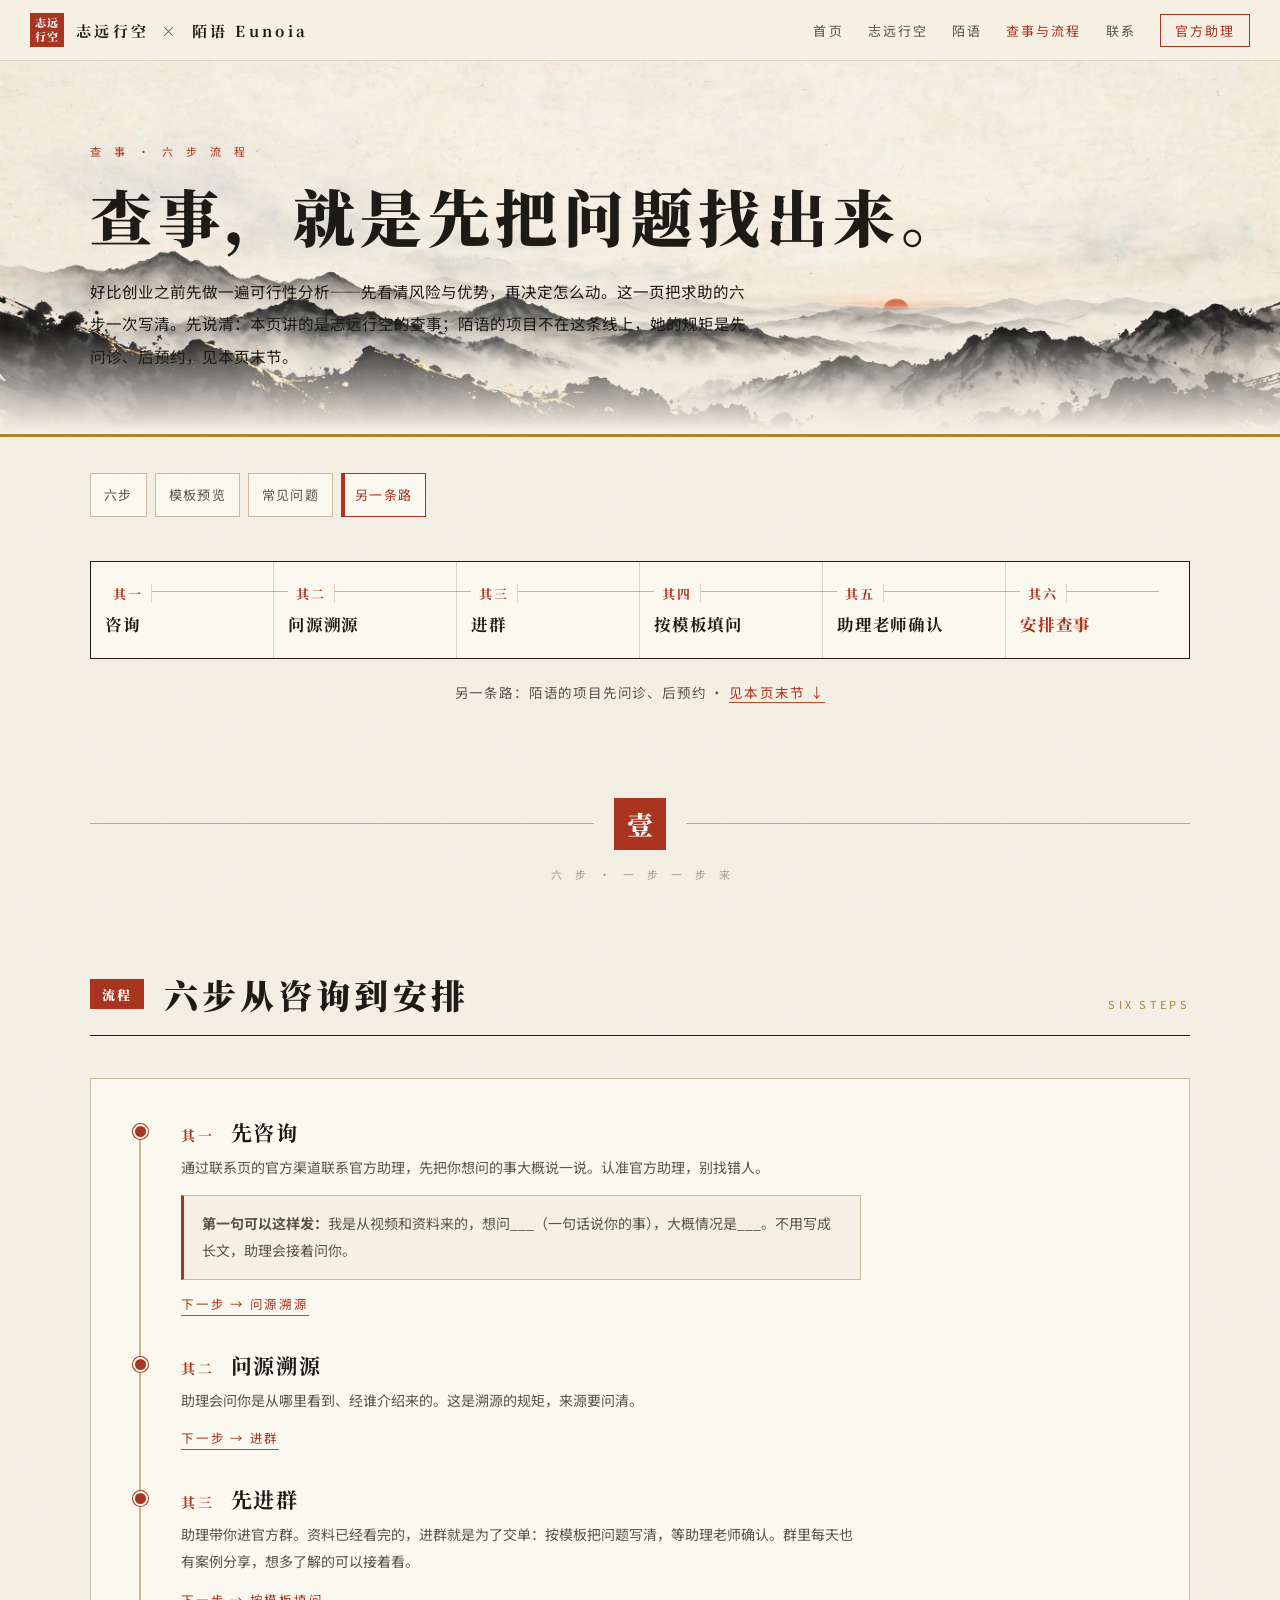
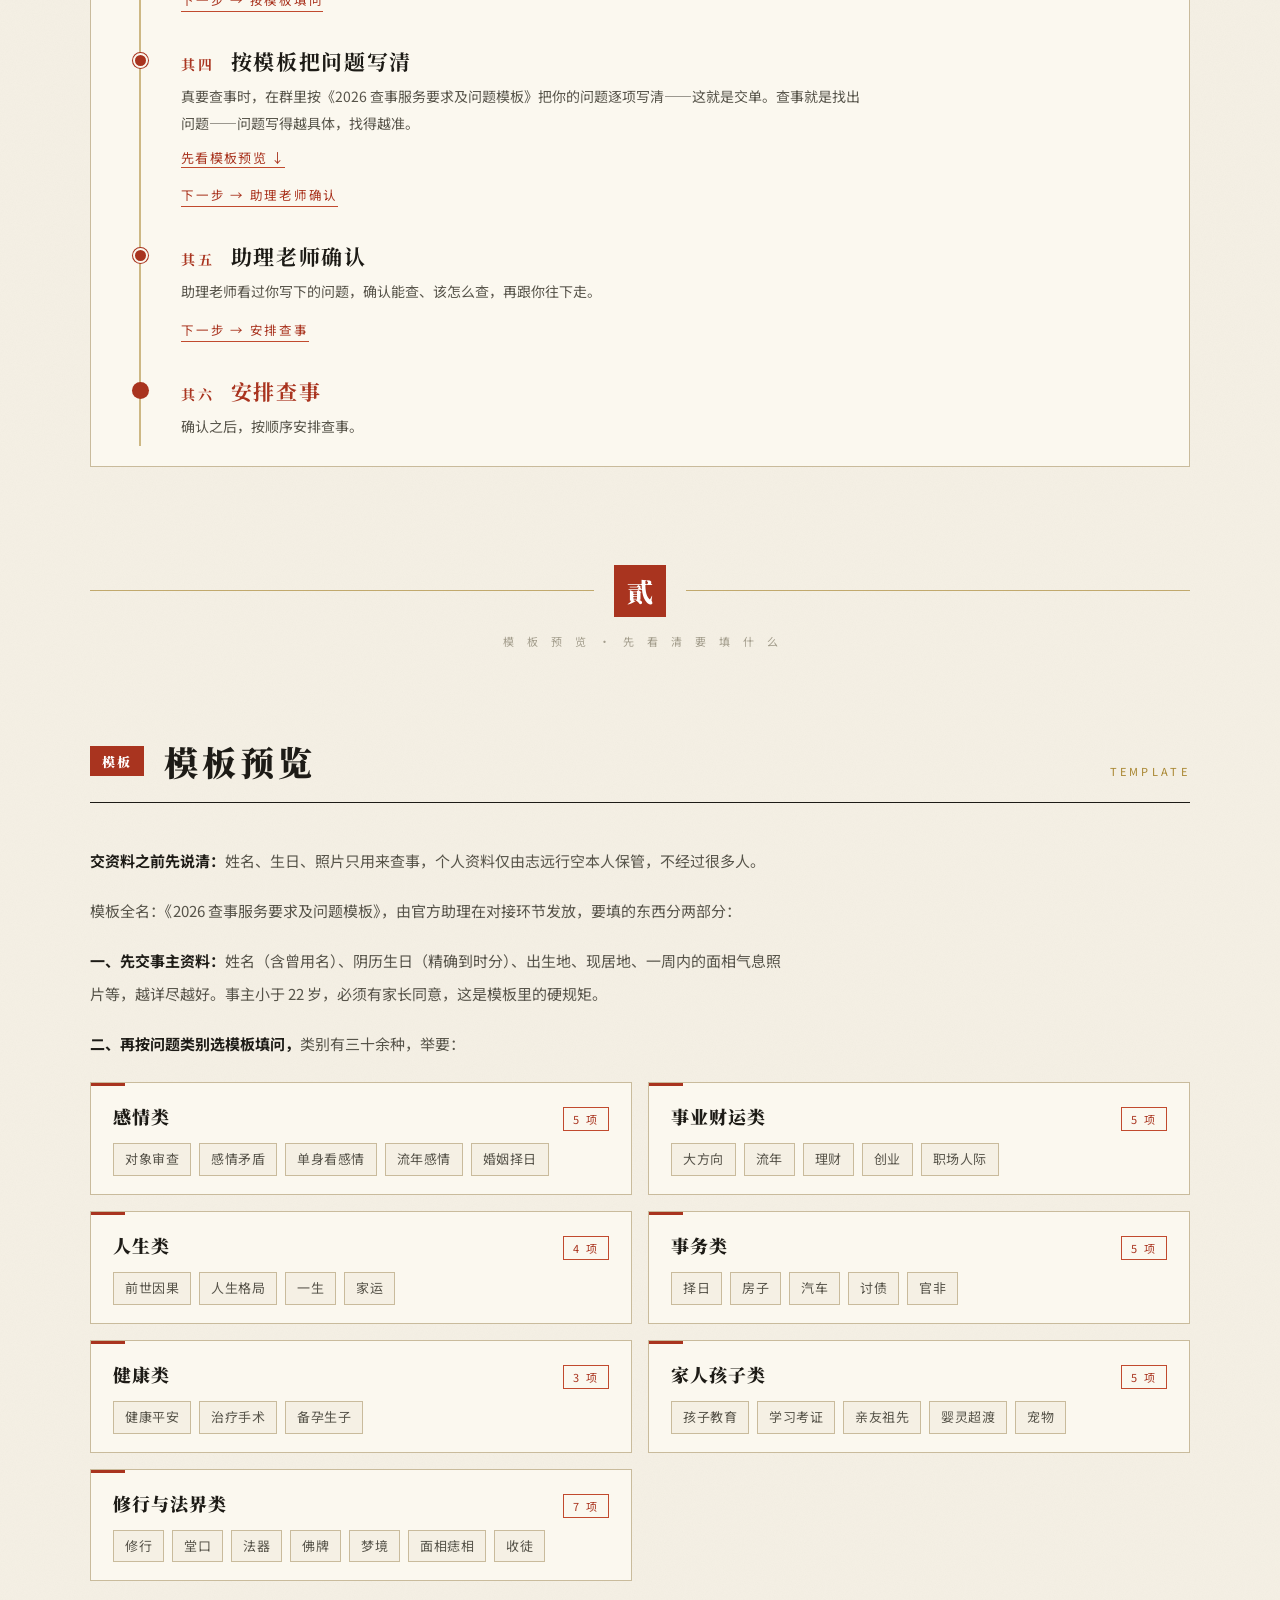
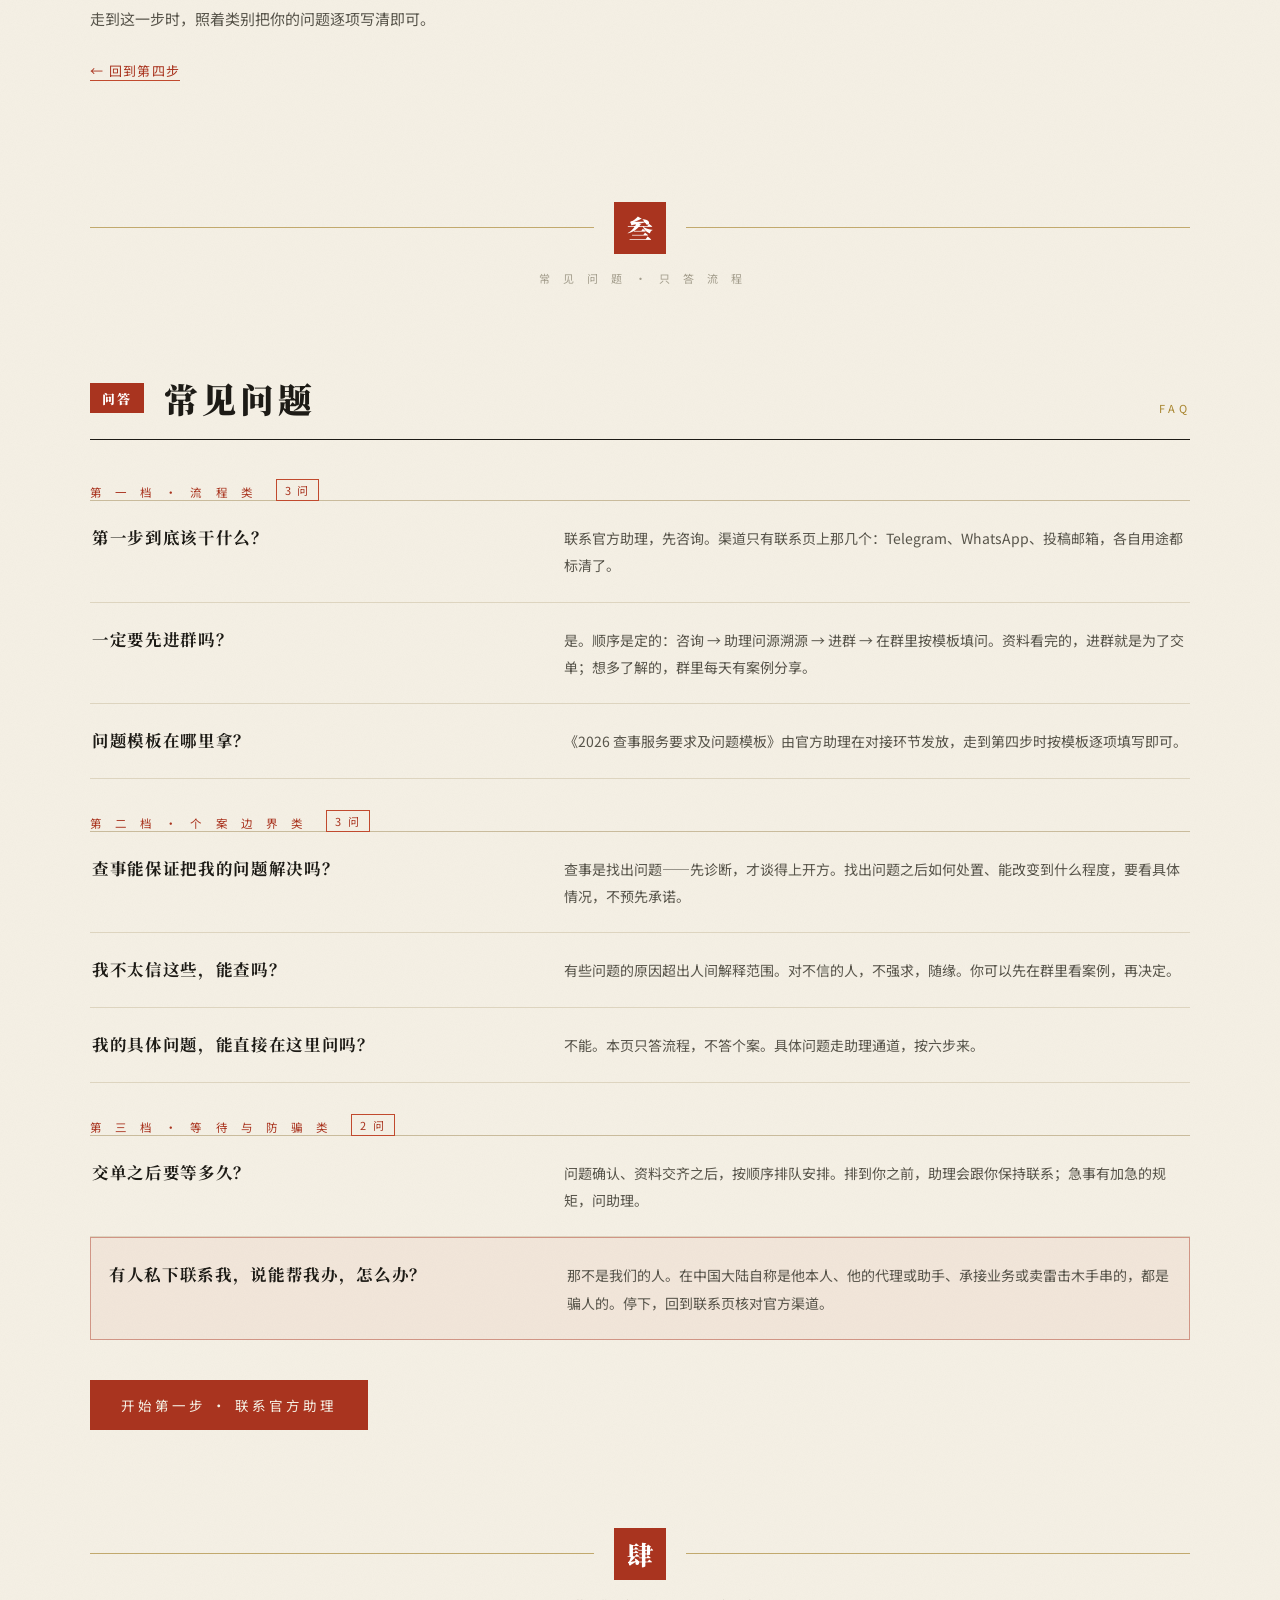
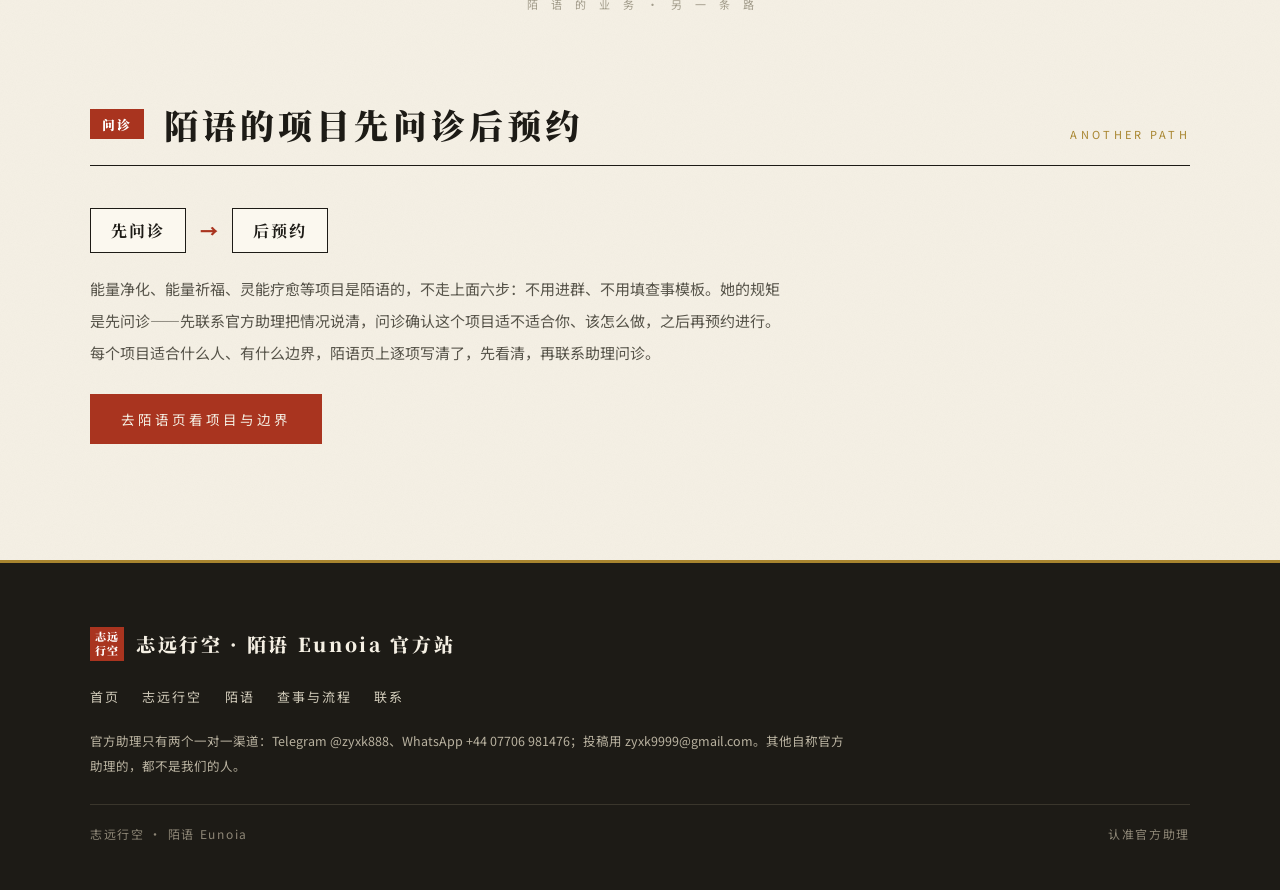
==== chashi.html @ b65948bf "Restore five mobile menus removed by latest visual iteration; add regression CI guard" ====
<!DOCTYPE html>
<html lang="zh-CN">
<head>
<meta charset="UTF-8">
<meta name="viewport" content="width=device-width, initial-scale=1.0">
<meta name="theme-color" content="#f5f0e4">
<title>查事与流程 —— 六步一次写清</title>
<meta name="description" content="查事就是先把问题找出来。这一页把求助的六步一次写清：咨询、问源溯源、进群、按模板填问、确认、安排查事。">
<link rel="preconnect" href="https://fonts.googleapis.com">
<link rel="preconnect" href="https://fonts.gstatic.com" crossorigin>
<link rel="stylesheet" href="https://fonts.googleapis.com/css2?family=Noto+Serif+SC:wght@400;700;900&family=Noto+Sans+SC:wght@400;500;700&display=swap">
<link rel="stylesheet" href="style.css">
<noscript><style>.rv{opacity:1!important;transform:none!important}</style></noscript>
</head>
<body class="pg-chashi">
<a class="skip" href="#main">跳到正文</a>

<header class="mast">
  <a class="brand" href="index.html"><span class="seal">志远<br>行空</span>志远行空 <b>×</b> 陌语 Eunoia</a>
  <nav aria-label="站内导航">
    <a href="index.html">首页</a><a href="zhiyuan.html">志远行空</a><a href="moyu.html">陌语</a><a href="chashi.html" class="here">查事与流程</a><a href="lianxi.html">联系</a><a class="navcta" href="lianxi.html">官方助理</a>
  </nav>
  <details class="mobile-nav">
    <summary>菜单</summary>
    <div class="mobile-nav-panel" role="navigation" aria-label="手机站内导航">
    <a href="index.html">首页</a>
    <a href="zhiyuan.html">志远行空</a>
    <a href="moyu.html">陌语</a>
    <a href="chashi.html" aria-current="page">查事与流程</a>
    <a href="lianxi.html">联系</a>
    <a href="lianxi.html">官方助理</a>
    </div>
  </details>
</header>

<main id="main" tabindex="-1">
<div class="pband">
  <img class="bgimg" src="hero-mountains.jpg" alt="" width="2736" height="912" decoding="async" fetchpriority="high">
  <div class="inner">
    <div class="kick">查 <span class="nb">事 ·</span><wbr> 六 步 流 程</div>
    <h1>查事，就是<wbr>先把问题<wbr>找<span class="nb">出来。</span></h1>
    <p class="lead">好比创业之前先做一遍可行性分析——先看清风险与优势，再决定怎么动。这一页把求助的六步一次写清。先说清：本页讲的是志远行空的查事；陌语的项目不在这条线上，她的规矩是先问诊、后预约，见本页末节。</p>
  </div>
</div>

<div class="wrap">

  <nav class="subnav" aria-label="本页目录"><a href="#steps">六步</a><a href="#tplsec">模板预览</a><a href="#faq">常见问题</a><a href="#altpath">另一条路</a></nav>

  <div class="ov6 rv">
    <div><a href="#step1"><div class="on">其一</div><div class="ov">咨询</div></a></div>
    <div><a href="#step2"><div class="on">其二</div><div class="ov">问源溯源</div></a></div>
    <div><a href="#step3"><div class="on">其三</div><div class="ov">进群</div></a></div>
    <div><a href="#step4"><div class="on">其四</div><div class="ov">按模板填问</div></a></div>
    <div><a href="#step5"><div class="on">其五</div><div class="ov">助理老师确认</div></a></div>
    <div class="hot"><a href="#step6"><div class="on">其六</div><div class="ov">安排查事</div></a></div>
  </div>

  <div class="orpath rv">另一条路：陌语的项目先问诊、后预约 · <a class="jumplink" href="#altpath">见本页末节 ↓</a></div>

  <div class="divider"><div class="dmark"><span class="dseal">壹</span></div><div class="cap">六 <span class="nb">步 ·</span><wbr> 一 步 一 步 来</div></div>

  <section class="ch rv" id="steps">
    <div class="ch-head"><span class="no">流程</span><h2>六步<wbr>从咨询<wbr>到安排</h2><span class="en" lang="en">SIX STEPS</span></div>
    <div class="tl">
      <div class="step" id="step1"><span class="dot"></span><div class="st"><span class="num">其一</span><h3>先咨询</h3></div><p>通过联系页的官方渠道联系官方助理，先把你想问的事大概说一说。认准官方助理，别找错人。</p>
      <p class="scaf"><b>第一句可以这样发：</b>我是从视频和资料来的，想问___（一句话说你的事），大概情况是___。不用写成长文，助理会接着问你。</p>
      <a class="stepnext" href="#step2">下一步 → 问源溯源</a></div>
      <div class="step" id="step2"><span class="dot"></span><div class="st"><span class="num">其二</span><h3>问源溯源</h3></div><p>助理会问你是从哪里看到、经谁介绍来的。这是溯源的规矩，来源要问清。</p>
      <a class="stepnext" href="#step3">下一步 → 进群</a></div>
      <div class="step" id="step3"><span class="dot"></span><div class="st"><span class="num">其三</span><h3>先进群</h3></div><p>助理带你进官方群。资料已经看完的，进群就是为了交单：按模板把问题写清，等助理老师确认。群里每天也有案例分享，想多了解的可以接着看。</p>
      <a class="stepnext" href="#step4">下一步 → 按模板填问</a></div>
      <div class="step" id="step4"><span class="dot"></span><div class="st"><span class="num">其四</span><h3>按模板把问题写清</h3></div><p>真要查事时，在群里按《2026 查事服务要求及问题模板》把你的问题逐项写清——这就是交单。查事就是找出问题——问题写得越具体，找得越准。</p>
      <p><a class="jumplink" href="#tplsec">先看模板预览 ↓</a></p>
      <a class="stepnext" href="#step5">下一步 → 助理老师确认</a></div>
      <div class="step" id="step5"><span class="dot"></span><div class="st"><span class="num">其五</span><h3>助理老师确认</h3></div><p>助理老师看过你写下的问题，确认能查、该怎么查，再跟你往下走。</p>
      <a class="stepnext" href="#step6">下一步 → 安排查事</a></div>
      <div class="step hot" id="step6"><span class="dot"></span><div class="st"><span class="num">其六</span><h3>安排查事</h3></div><p>确认之后，按顺序安排查事。</p></div>
    </div>
  </section>

  <div class="divider"><div class="dmark"><span class="dseal">貳</span></div><div class="cap">模 板 预 <span class="nb">览 ·</span><wbr> 先 看 清 要 填 什 么</div></div>

  <section class="ch rv" id="tplsec">
    <div class="ch-head"><span class="no">模板</span><h2>模板预览</h2><span class="en" lang="en">TEMPLATE</span></div>
    <div class="body-copy">
      <p><b>交资料之前先说清：</b>姓名、生日、照片只用来查事，个人资料仅由志远行空本人保管，不经过很多人。</p>
      <p>模板全名：《2026 查事服务要求及问题模板》，由官方助理在对接环节发放，要填的东西分两部分：</p>
      <p><b>一、先交事主资料：</b>姓名（含曾用名）、阴历生日（精确到时分）、出生地、现居地、一周内的面相气息照片等，越详尽越好。事主小于 22 岁，必须有家长同意，这是模板里的硬规矩。</p>
      <p><b>二、再按问题类别选模板填问，</b>类别有三十余种，举要：</p>
    </div>
    <div class="tplcats">
      <div class="tcat"><div class="tcat-h"><h3>感情类</h3><span class="tcount">5 项</span></div><div class="tchips"><span class="tchip">对象审查</span><span class="tchip">感情矛盾</span><span class="tchip">单身看感情</span><span class="tchip">流年感情</span><span class="tchip">婚姻择日</span></div></div>
      <div class="tcat"><div class="tcat-h"><h3>事业财运类</h3><span class="tcount">5 项</span></div><div class="tchips"><span class="tchip">大方向</span><span class="tchip">流年</span><span class="tchip">理财</span><span class="tchip">创业</span><span class="tchip">职场人际</span></div></div>
      <div class="tcat"><div class="tcat-h"><h3>人生类</h3><span class="tcount">4 项</span></div><div class="tchips"><span class="tchip">前世因果</span><span class="tchip">人生格局</span><span class="tchip">一生</span><span class="tchip">家运</span></div></div>
      <div class="tcat"><div class="tcat-h"><h3>事务类</h3><span class="tcount">5 项</span></div><div class="tchips"><span class="tchip">择日</span><span class="tchip">房子</span><span class="tchip">汽车</span><span class="tchip">讨债</span><span class="tchip">官非</span></div></div>
      <div class="tcat"><div class="tcat-h"><h3>健康类</h3><span class="tcount">3 项</span></div><div class="tchips"><span class="tchip">健康平安</span><span class="tchip">治疗手术</span><span class="tchip">备孕生子</span></div></div>
      <div class="tcat"><div class="tcat-h"><h3>家人孩子类</h3><span class="tcount">5 项</span></div><div class="tchips"><span class="tchip">孩子教育</span><span class="tchip">学习考证</span><span class="tchip">亲友祖先</span><span class="tchip">婴灵超渡</span><span class="tchip">宠物</span></div></div>
      <div class="tcat"><div class="tcat-h"><h3>修行与法界类</h3><span class="tcount">7 项</span></div><div class="tchips"><span class="tchip">修行</span><span class="tchip">堂口</span><span class="tchip">法器</span><span class="tchip">佛牌</span><span class="tchip">梦境</span><span class="tchip">面相痣相</span><span class="tchip">收徒</span></div></div>
    </div>
    <div class="body-copy" style="margin-top:22px">
      <p>走到这一步时，照着类别把你的问题逐项写清即可。</p>
      <p><a class="jumplink" href="#step4">← 回到第四步</a></p>
    </div>
  </section>

  <div class="divider"><div class="dmark"><span class="dseal">叁</span></div><div class="cap">常 见 问 <span class="nb">题 ·</span><wbr> 只 答 流 程</div></div>

  <section class="ch rv" id="faq">
    <div class="ch-head"><span class="no">问答</span><h2>常见问题</h2><span class="en" lang="en">FAQ</span></div>

    <div class="faq-tier">第 一 <span class="nb">档 ·</span><wbr> 流 程 类 <span class="faq-count">3 问</span></div>
    <div class="faq">
      <div class="qa"><div class="q">第一步到底该干<span class="nb">什么？</span></div><div class="a">联系官方助理，先咨询。渠道只有联系页上那几个：Telegram、WhatsApp、投稿邮箱，各自用途都标清了。</div></div>
      <div class="qa"><div class="q">一定要先进<span class="nb">群吗？</span></div><div class="a">是。顺序是定的：咨询 → 助理问源溯源 → 进群 → 在群里按模板填问。资料看完的，进群就是为了交单；想多了解的，群里每天有案例分享。</div></div>
      <div class="qa"><div class="q">问题模板在哪<span class="nb">里拿？</span></div><div class="a">《2026 查事服务要求及问题模板》由官方助理在对接环节发放，走到第四步时按模板逐项填写即可。</div></div>
    </div>

    <div class="faq-tier">第 二 <span class="nb">档 ·</span><wbr> 个 案 边 界 类 <span class="faq-count">3 问</span></div>
    <div class="faq">
      <div class="qa"><div class="q">查事能保证把我的问题解<span class="nb">决吗？</span></div><div class="a">查事是找出问题——先诊断，才谈得上开方。找出问题之后如何处置、能改变到什么程度，要看具体情况，不预先承诺。</div></div>
      <div class="qa"><div class="q">我不太信<span class="nb">这些，</span><wbr>能<span class="nb">查吗？</span></div><div class="a">有些问题的原因超出人间解释范围。对不信的人，不强求，随缘。你可以先在群里看案例，再决定。</div></div>
      <div class="qa"><div class="q">我的具体<span class="nb">问题，</span><wbr>能直接在这里<span class="nb">问吗？</span></div><div class="a">不能。本页只答流程，不答个案。具体问题走助理通道，按六步来。</div></div>
    </div>

    <div class="faq-tier">第 三 <span class="nb">档 ·</span><wbr> 等 待 与 防 骗 类 <span class="faq-count">2 问</span></div>
    <div class="faq">
      <div class="qa"><div class="q">交单之后要等<span class="nb">多久？</span></div><div class="a">问题确认、资料交齐之后，按顺序排队安排。排到你之前，助理会跟你保持联系；急事有加急的规矩，问助理。</div></div>
      <div class="qa warn"><div class="q">有人私下联<span class="nb">系我，</span><wbr>说能帮<span class="nb">我办，</span><wbr>怎<span class="nb">么办？</span></div><div class="a">那不是我们的人。在中国大陆自称是他本人、他的代理或助手、承接业务或卖雷击木手串的，都是骗人的。停下，回到联系页核对官方渠道。</div></div>
    </div>

    <div style="margin-top:40px"><a class="cta" href="lianxi.html">开始第一步 · 联系官方助理</a></div>
  </section>

  <div class="divider"><div class="dmark"><span class="dseal">肆</span></div><div class="cap">陌 语 的 业 <span class="nb">务 ·</span><wbr> 另 一 条 路</div></div>

  <section class="ch rv" id="altpath">
    <div class="ch-head"><span class="no">问诊</span><h2>陌语的<wbr>项目<wbr>先问诊<wbr>后预约</h2><span class="en" lang="en">ANOTHER PATH</span></div>
    <div class="mopath"><span class="mp">先问诊</span><span class="arr">→</span><span class="mp">后预约</span></div>
    <div class="body-copy">
      <p>能量净化、能量祈福、灵能疗愈等项目是陌语的，不走上面六步：不用进群、不用填查事模板。她的规矩是先问诊——先联系官方助理把情况说清，问诊确认这个项目适不适合你、该怎么做，之后再预约进行。每个项目适合什么人、有什么边界，陌语页上逐项写清了，先看清，再联系助理问诊。</p>
    </div>
    <div style="margin-top:24px"><a class="cta" href="moyu.html">去陌语页看项目与边界</a></div>
  </section>
</div>
</main>

<footer>
  <div class="wrap">
    <div class="fbrand"><span class="seal">志远<br>行空</span>志远行空 · 陌语 Eunoia 官方站</div>
    <nav aria-label="页脚导航"><a href="index.html">首页</a><a href="zhiyuan.html">志远行空</a><a href="moyu.html">陌语</a><a href="chashi.html">查事与流程</a><a href="lianxi.html">联系</a></nav>
    <p class="fline">官方助理只有两个一对一渠道：Telegram @zyxk888、WhatsApp +44 07706 981476；投稿用 zyxk9999@gmail.com。其他自称官方助理的，都不是我们的人。</p>
    <div class="fin"><span>志远行空 · 陌语 Eunoia</span><span>认准官方助理</span></div>
  </div>
</footer>

<a class="totop" href="#main" aria-label="回到顶部">↑ 回顶</a>

<script>
  var __rv=document.querySelectorAll('.rv');
  var __reduce=window.matchMedia&&window.matchMedia('(prefers-reduced-motion: reduce)').matches;
  if(__reduce||!('IntersectionObserver' in window)){__rv.forEach(function(el){el.classList.add('on')});}else{var io=new IntersectionObserver(function(es){es.forEach(function(e){if(e.isIntersecting){e.target.classList.add('on');io.unobserve(e.target)}})},{threshold:.12});__rv.forEach(function(el){io.observe(el)});}
/* 动效与交互轮（2026-11-18）：回顶＋吸顶细线＋目录高亮＋锚点焦点（渐进增强，JS 失效时锚点仍可用） */
(function(){
  var totop=document.querySelector('.totop'),mast=document.querySelector('.mast');
  function onScroll(){
    var y=window.scrollY||window.pageYOffset||0;
    var maxY=document.body.scrollHeight-window.innerHeight;
    var th=Math.min(window.innerHeight*1.5,maxY*0.6);
    if(mast)mast.classList.toggle('scrolled',y>200);
    if(totop)totop.classList.toggle('show',maxY>300&&y>th&&(maxY-y)>120);
  }
  window.addEventListener('scroll',onScroll,{passive:true});
  onScroll();
  var links=document.querySelectorAll('.pagenav a,.subnav a'),map={},keys=[];
  links.forEach(function(a){var h=a.getAttribute('href');if(h&&h.charAt(0)==='#'){var t=document.querySelector(h);if(t){map[h]=t;keys.push(h);t.setAttribute('tabindex','-1');}}});
  if(keys.length&&'IntersectionObserver' in window){
    var sio=new IntersectionObserver(function(es){es.forEach(function(e){if(e.isIntersecting){links.forEach(function(a){a.removeAttribute('aria-current');});var m=document.querySelector('.pagenav a[href="#'+e.target.id+'"],.subnav a[href="#'+e.target.id+'"]');if(m)m.setAttribute('aria-current','true');}});},{rootMargin:'-15% 0px -60% 0px'});
    keys.forEach(function(k){sio.observe(map[k]);});
  }
  document.addEventListener('click',function(ev){
    var a=ev.target.closest?ev.target.closest('.pagenav a,.subnav a'):null;
    if(!a)return;
    var h=a.getAttribute('href'),t=h&&h.charAt(0)==='#'?document.querySelector(h):null;
    if(t&&t.focus)t.focus({preventScroll:true});
  });
})();
</script>
</body>
</html>
---- style.css ----
/* 官网成型版 · 共用样式（志远行空 × 陌语 Eunoia）
   视觉系统 v2（2026-11-10 大进化首轮）：米白纸面＋墨黑大字＋朱砂印章＋金线
   细颗粒纸纹、印章分隔器、印章章节号、墨色页脚收尾带、首屏带金线＋底部融纸
   成型层：山水主视觉、墨色带、烛光图带、业务卡阵、事实栏、双路流程带 */
:root{
  --paper:#f5f0e4; --paper2:#fbf8ef; --ink:#1d1b16; --ink2:#57544a; --faint:#a29c8b;
  --red:#a9341f; --red2:#c14a2e; --gold:#a8852f; --gold2:#c9a44a; --hair:#ddd4bf; --hair2:#c9bb9c;
  --serif:"Noto Serif SC","Songti SC","STSong","SimSun",serif;
  --sans:"Noto Sans SC","PingFang SC","Microsoft YaHei",sans-serif;
}
*{margin:0;padding:0;box-sizing:border-box}
html{scroll-behavior:smooth;scroll-padding-top:84px}
/* 锚点落点兜底（2026-11-18 动效与交互轮）：与 scroll-padding-top 同值，吸顶栏收敛后仍不盖标题 */
[id]{scroll-margin-top:84px}
body{background-color:var(--paper);color:var(--ink);font-family:var(--sans);-webkit-font-smoothing:antialiased;
  background-image:url("data:image/svg+xml,%3Csvg xmlns='http://www.w3.org/2000/svg' width='140' height='140'%3E%3Cfilter id='n'%3E%3CfeTurbulence type='fractalNoise' baseFrequency='0.9' numOctaves='2' stitchTiles='stitch'/%3E%3CfeColorMatrix type='saturate' values='0'/%3E%3C/filter%3E%3Crect width='140' height='140' filter='url(%23n)' opacity='0.05'/%3E%3C/svg%3E")}
a{color:inherit}
img{max-width:100%}
::selection{background:var(--red);color:var(--paper)}
/* 跳过导航链接（2026-11-17 性能与无障碍轮）：平时隐藏，键盘获焦才现身 */
.skip{position:fixed;left:16px;top:12px;z-index:100;background:var(--paper2);color:var(--red);border:1px solid var(--red);padding:10px 18px;font-size:14px;letter-spacing:.12em;text-decoration:none;transform:translateY(-150%);transition:transform .2s}
.skip:focus{transform:translateY(0)}
/* 键盘焦点（2026-11-17 性能与无障碍轮）：朱砂轮廓＋纸色光晕双保险，深底浅底都可见 */
:focus-visible{outline:3px solid var(--red);outline-offset:2px;box-shadow:0 0 0 5px rgba(245,240,228,.85)}

.wrap{max-width:1160px;margin:0 auto;padding:0 30px}
@media(max-width:640px){.wrap{padding:0 20px}}

/* 页眉 */
.mast{position:fixed;top:0;left:0;right:0;z-index:60;display:flex;justify-content:space-between;align-items:center;
  padding:13px 30px;background:rgba(245,240,228,.94);backdrop-filter:blur(10px);border-bottom:1px solid var(--hair)}
.mast .brand{font-family:var(--serif);font-weight:700;font-size:15px;letter-spacing:.22em;text-decoration:none;display:flex;align-items:center;gap:12px}
.mast .brand b{color:var(--red);font-weight:900}
.seal{display:inline-flex;align-items:center;justify-content:center;width:34px;height:34px;background:var(--red);color:#fff;
  font-family:var(--serif);font-weight:900;font-size:11px;line-height:1.25;letter-spacing:.08em;text-align:center;padding:3px}
.mast nav{display:flex;gap:24px;align-items:center;font-size:13px;letter-spacing:.16em}
.mast nav a{text-decoration:none;color:var(--ink2)}
.mast nav a:hover,.mast nav a.here{color:var(--red)}
.mast nav a.navcta{border:1px solid var(--red);color:var(--red);padding:6px 14px}
.mast nav a.navcta:hover{background:var(--red);color:var(--paper)}
/* 吸顶栏收敛态（2026-11-18 动效与交互轮）：滚过 200px 只加一道朱砂细线，高度字号间距一律不动 */
.mast.scrolled{border-bottom-color:var(--red)}
@media(max-width:900px){.mast nav a{display:none}.mast nav a.navcta{display:block}.mast{padding:11px 16px}}

/* 竖排眉题 */
.vert{writing-mode:vertical-rl;font-family:var(--serif);letter-spacing:.5em;color:var(--faint);font-size:12px}
.vert b{color:var(--red);font-weight:700}

/* 主视觉（首页） */
.hero{position:relative;margin-top:57px;overflow:hidden;border-bottom:3px solid var(--gold)}
.hero .bgimg{position:absolute;inset:0;width:100%;height:100%;object-fit:cover;object-position:center 62%;
  -webkit-mask-image:linear-gradient(180deg,#000 72%,transparent 99%);mask-image:linear-gradient(180deg,#000 72%,transparent 99%)}
.hero .inner{position:relative;max-width:1160px;margin:0 auto;padding:120px 30px 92px;text-align:center}
.hero .kick{font-size:11px;letter-spacing:.55em;text-indent:.55em;color:var(--red);margin-bottom:26px}
.hero h1{font-family:var(--serif);font-weight:900;font-size:clamp(36px,6vw,64px);letter-spacing:.07em;line-height:1.35;text-shadow:0 1px 0 rgba(245,240,228,.6)}
.hero .sub{margin:28px auto 0;max-width:680px;font-size:15.5px;line-height:2.15;color:var(--ink)}
.hero .acts{margin-top:38px;display:flex;gap:14px;justify-content:center;flex-wrap:wrap}
.hero .channels{margin-top:44px;display:flex;gap:10px;justify-content:center;flex-wrap:wrap}
.chip{display:inline-flex;gap:9px;align-items:baseline;background:rgba(251,248,239,.88);border:1px solid var(--hair2);
  padding:8px 16px;font-size:12.5px;letter-spacing:.1em;text-decoration:none}
.chip b{font-family:var(--serif);letter-spacing:.06em}
.chip .cl{font-size:10.5px;letter-spacing:.3em;color:var(--red)}
@media(max-width:640px){.hero .inner{padding:84px 20px 64px}}

/* 页头（内页，带山水带） */
.pband{position:relative;margin-top:57px;overflow:hidden;border-bottom:3px solid var(--gold)}
.pband .bgimg{position:absolute;inset:0;width:100%;height:100%;object-fit:cover;object-position:center 68%;
  -webkit-mask-image:linear-gradient(180deg,#000 72%,transparent 99%);mask-image:linear-gradient(180deg,#000 72%,transparent 99%)}
.pband .inner{position:relative;max-width:1160px;margin:0 auto;padding:86px 30px 62px}
.pband .kick{font-size:11px;letter-spacing:.5em;color:var(--red);margin-bottom:18px}
.pband h1{font-family:var(--serif);font-weight:900;font-size:clamp(38px,6vw,62px);letter-spacing:.09em;line-height:1.25}
.pband h1 .en{font-size:.34em;letter-spacing:.3em;color:var(--ink2);font-weight:600;margin-left:14px}
.pband .lead{margin-top:20px;max-width:660px;font-size:15.5px;line-height:2.1;color:var(--ink)}
.pband.center .inner{text-align:center}
.pband.center .lead{margin-left:auto;margin-right:auto}
@media(max-width:640px){.pband .inner{padding:64px 20px 46px}}

/* 章节头与大分隔 */
.ch-head{display:flex;align-items:baseline;gap:20px;border-bottom:1px solid var(--ink);padding-bottom:16px;margin-bottom:42px}
.ch-head .no{font-family:var(--serif);font-size:13px;color:#fff;background:var(--red);font-weight:900;letter-spacing:.14em;
  display:inline-flex;align-items:center;justify-content:center;min-width:54px;height:30px;padding:0 10px;align-self:center}
.ch-head h2{font-family:var(--serif);font-weight:900;font-size:clamp(25px,3.4vw,34px);letter-spacing:.12em}
.ch-head .en{margin-left:auto;font-size:11px;letter-spacing:.3em;color:var(--gold)}
section.ch{padding:88px 0 6px}
/* 大分隔：印章 ＋ 金线（v2，取代旧版巨字＋三线金纹） */
.divider{margin:92px 0 0;text-align:center}
.divider .dmark{display:flex;align-items:center;gap:20px}
.divider .dmark::before,.divider .dmark::after{content:"";flex:1;height:1px;background:var(--gold);opacity:.65}
.divider .dseal{display:inline-flex;align-items:center;justify-content:center;flex:none;width:52px;height:52px;
  background:var(--red);color:#fff;font-family:var(--serif);font-weight:900;font-size:26px}
.divider .cap{margin-top:16px;font-size:11px;letter-spacing:.5em;text-indent:.5em;color:var(--faint)}
@media(max-width:640px){.divider .dseal{width:44px;height:44px;font-size:22px}.divider .dmark{gap:14px}}

/* CTA */
.cta{display:inline-block;background:var(--red);color:var(--paper);text-decoration:none;
  font-size:13.5px;letter-spacing:.22em;padding:14px 30px;transition:.2s;border:1px solid var(--red)}
.cta:hover{background:var(--ink);border-color:var(--ink)}
.cta.ghost{background:rgba(251,248,239,.85);color:var(--ink);border:1px solid var(--ink)}
.cta.ghost:hover{background:var(--ink);color:var(--paper)}
.cta.light{background:transparent;color:var(--paper);border:1px solid var(--gold2)}
.cta.light:hover{background:var(--gold);border-color:var(--gold);color:var(--ink)}

/* 引文 */
.quote{font-family:var(--serif);font-size:19px;line-height:1.9;letter-spacing:.04em;border-left:2px solid var(--red);padding-left:16px}
.quote .src{display:block;margin-top:8px;font-family:var(--sans);font-size:12px;color:var(--faint);letter-spacing:.14em}

/* 肖像框 4∶5（照片显示宽封顶 240px） */
.frame{position:relative;aspect-ratio:4/5;max-width:240px;border:1px solid var(--ink);overflow:hidden;background:var(--paper2);border-radius:120px 120px 0 0}
.frame::after{content:"";position:absolute;inset:9px;border:1px solid rgba(29,27,22,.3);pointer-events:none;z-index:2;border-radius:111px 111px 0 0}
.frame img{width:100%;height:100%;object-fit:cover;display:block}
.figcap{display:flex;justify-content:space-between;gap:14px;max-width:240px;padding-top:11px;font-size:12px;letter-spacing:.16em;color:#6b6455}
.frame-art{position:relative;border:1px solid var(--hair2);overflow:hidden;background:var(--ink)}
.frame-art img{width:100%;height:100%;object-fit:cover;display:block}

/* 人物布局：左图吸顶＋事实栏 */
.person-layout{display:grid;grid-template-columns:264px 1fr;gap:clamp(30px,5vw,68px);align-items:start}
.person-layout .side{position:sticky;top:96px}
@media(max-width:860px){.person-layout{grid-template-columns:1fr}.person-layout .side{position:static}}
.facts{margin-top:26px;border:1px solid var(--hair2);background:var(--paper2);max-width:264px}
.facts .fr{display:flex;gap:14px;padding:11px 16px;border-bottom:1px solid var(--hair);font-size:13px;align-items:baseline}
.facts .fr:last-child{border-bottom:none}
.facts .fk{font-family:var(--serif);font-weight:700;letter-spacing:.14em;min-width:58px;color:var(--ink)}
.facts .fv{color:var(--ink2);line-height:1.8}
.byline{font-size:12px;letter-spacing:.18em;color:#6b6455;border-top:1px solid var(--red);padding-top:12px;margin-bottom:14px}
.byline b{color:var(--ink);font-family:var(--serif);letter-spacing:.08em}
.body-copy p{font-size:15px;line-height:2.15;color:var(--ink2);margin-bottom:18px;max-width:700px}
.body-copy p b{color:var(--ink)}

/* 分流三格 */
.serve{display:grid;grid-template-columns:repeat(3,1fr);border:1px solid var(--ink);margin-top:26px;text-align:left;background:var(--paper2)}
.serve a{display:block;padding:26px 24px 28px;text-decoration:none;border-right:1px solid var(--hair);transition:.2s}
.serve a:last-child{border-right:none}
.serve a:hover{background:var(--ink);color:var(--paper)}
.serve a:hover .sk{color:#e0a08d}.serve a:hover .sd{color:#b9b2a0}
.serve .sk{font-size:11px;letter-spacing:.34em;color:var(--red);margin-bottom:8px}
.serve .sv{font-family:var(--serif);font-weight:700;font-size:19px;letter-spacing:.06em}
.serve .sd{margin-top:8px;font-size:13px;line-height:1.95;color:var(--ink2)}
@media(max-width:820px){.serve{grid-template-columns:1fr}.serve a{border-right:none;border-bottom:1px solid var(--hair)}}

/* 双人区 */
.duo{position:relative;display:grid;grid-template-columns:1fr 1fr;margin-top:10px}
.duo::before{content:"";position:absolute;top:0;bottom:0;left:50%;width:1px;background:var(--hair2)}
.person{padding:52px clamp(24px,4.5vw,58px) 8px}
.person .tag{margin-top:28px;font-size:11.5px;letter-spacing:.42em;color:var(--red)}
.person h2{font-family:var(--serif);font-weight:900;font-size:clamp(32px,3.6vw,42px);letter-spacing:.1em;margin-top:12px}
.person h2 .en{font-size:14px;letter-spacing:.3em;color:var(--faint);margin-left:12px;font-weight:600}
.person .posline{margin-top:14px;font-size:15.5px;line-height:1.95}
.person .tags{margin-top:18px;display:flex;flex-wrap:wrap;gap:8px}
.person .tags span{font-size:12px;letter-spacing:.12em;border:1px solid var(--hair2);background:var(--paper2);padding:5px 11px;color:var(--ink2)}
.person .enter{margin-top:28px}
@media(max-width:820px){.duo{grid-template-columns:1fr}.duo::before{display:none}.person.right{border-top:1px solid var(--ink);margin-top:40px}}

/* 业务总览（首页双列） */
.overview2{display:grid;grid-template-columns:1fr 1fr;gap:0;border:1px solid var(--ink);background:var(--paper2)}
.overview2 .col{padding:34px 36px 30px}
.overview2 .col:first-child{border-right:1px solid var(--hair)}
.overview2 .ch2{display:flex;align-items:baseline;gap:14px;border-bottom:1px solid var(--hair2);padding-bottom:14px;margin-bottom:10px}
.overview2 .ch2 h3{font-family:var(--serif);font-weight:900;font-size:22px;letter-spacing:.1em}
.overview2 .ch2 .ce{font-size:10.5px;letter-spacing:.3em;color:var(--faint);margin-left:auto}
.ov-row{display:flex;gap:14px;padding:10px 2px;border-bottom:1px dashed var(--hair);align-items:baseline}
.ov-row:last-of-type{border-bottom:none}
.ov-row .k{font-family:var(--serif);font-weight:700;font-size:15.5px;min-width:104px;letter-spacing:.04em}
.ov-row .d{font-size:13px;color:var(--ink2);line-height:1.85}
.overview2 .more{margin-top:20px}
@media(max-width:860px){.overview2{grid-template-columns:1fr}.overview2 .col:first-child{border-right:none;border-bottom:1px solid var(--hair)}}

/* 墨色带（流程） */
.band-ink{background:var(--ink);color:var(--paper);margin-top:110px;padding:84px 0 78px;position:relative}
.band-ink::before{content:"";position:absolute;top:0;left:0;right:0;height:1px;background:var(--gold)}
.band-ink .ch-head{border-bottom-color:var(--gold)}
.band-ink .ch-head h2{color:var(--paper)}
.band-ink .ch-head .en{color:var(--gold2)}
.paths{display:grid;grid-template-columns:1.25fr 1fr;gap:clamp(30px,5vw,64px)}
@media(max-width:860px){.paths{grid-template-columns:1fr}}
.path h3{font-family:var(--serif);font-weight:900;font-size:21px;letter-spacing:.1em;color:var(--paper)}
.path h3 .who{color:var(--gold2);font-size:13px;letter-spacing:.3em;margin-left:12px}
.path .pd{margin-top:12px;font-size:14px;line-height:2;color:#cfc9b8}
.steps-h{display:flex;flex-wrap:wrap;gap:8px;margin-top:20px}
.steps-h .sh{border:1px solid #4a463c;padding:9px 13px;font-size:13px;letter-spacing:.08em;color:var(--paper)}
.steps-h .sh b{color:var(--gold2);font-family:var(--serif);margin-right:7px}
.steps-h .sh.hot{border-color:var(--red2);color:#f0b9a6}
.steps-h .sh.hot b{color:#f0b9a6}
.path .pcta{margin-top:26px}

/* 图带（烛光） */
.imgband{position:relative;margin-top:110px;overflow:hidden;border-top:1px solid var(--ink);border-bottom:1px solid var(--ink)}
.imgband img.bgi{width:100%;height:430px;object-fit:cover;display:block}
.imgband .cap{position:absolute;inset:0;display:flex;flex-direction:column;justify-content:center;align-items:center;text-align:center;padding:0 24px;
  background:radial-gradient(ellipse 62% 78% at 50% 50%,rgba(20,18,14,.6),rgba(20,18,14,0) 72%),linear-gradient(90deg,rgba(20,18,14,.62),rgba(20,18,14,.25) 55%,rgba(20,18,14,.62))}
.imgband .cap .q{font-family:var(--serif);font-weight:700;font-size:clamp(21px,3.4vw,32px);letter-spacing:.1em;line-height:1.7;color:#f7f2e3;max-width:760px;text-shadow:0 2px 12px rgba(0,0,0,.8),0 0 6px rgba(0,0,0,.6)}
.imgband .cap .qs{margin-top:14px;font-size:13px;font-weight:700;letter-spacing:.34em;color:#ecd28a;text-shadow:0 2px 12px rgba(0,0,0,.8),0 0 6px rgba(0,0,0,.6)}
.imgband .cap .cta{margin-top:28px}
@media(max-width:640px){.imgband img.bgi{height:340px}}

/* 业务卡阵（人物页） */
.biz-grid{display:grid;grid-template-columns:repeat(2,1fr);gap:16px;align-items:start}
@media(max-width:760px){.biz-grid{grid-template-columns:1fr}}
.biz{background:var(--paper2);border:1px solid var(--hair2);padding:24px 26px 22px;position:relative;transition:.2s}
.biz:hover{border-color:var(--ink);transform:translateY(-2px)}
.biz::before{content:"";position:absolute;top:0;left:0;width:34px;height:3px;background:var(--red)}
.biz .bk{font-family:var(--serif);font-weight:900;font-size:19px;letter-spacing:.07em}
.biz .bd{margin-top:9px;font-size:13.5px;line-height:1.95;color:var(--ink2)}
.biz .bd b{color:var(--ink)}

/* 项目条目（陌语页） */
.proj{border:1px solid var(--hair2);background:var(--paper2);padding:30px 32px 26px;margin-bottom:16px;position:relative;transition:border-color .2s,background-color .2s}
.proj:hover{border-color:var(--ink);background:var(--paper)}
.proj::before{content:"";position:absolute;top:0;left:0;width:34px;height:3px;background:var(--red)}
.proj .ph{display:flex;align-items:baseline;gap:16px;flex-wrap:wrap}
.proj .pno{font-family:var(--serif);font-size:13px;color:var(--red);letter-spacing:.2em}
.proj h3{font-family:var(--serif);font-weight:900;font-size:clamp(21px,2.6vw,25px);letter-spacing:.08em}
.proj .pos{margin-top:10px;font-size:15px;line-height:2;color:var(--ink);max-width:760px}
.proj .fit{margin-top:12px}
.proj .fit .fl{font-size:12px;letter-spacing:.4em;color:#6f5f33;font-weight:700;margin-bottom:8px}
.proj .fit ul{list-style:none}
.proj .fit li{font-size:14px;line-height:1.95;color:var(--ink2);padding-left:18px;position:relative}
.proj .fit li::before{content:"";position:absolute;left:0;top:13px;width:7px;height:1px;background:var(--red)}
.proj .rule-note{margin-top:14px;font-size:12.5px;letter-spacing:.12em;color:var(--red);border-top:1px dashed var(--hair2);padding-top:10px}
@media(max-width:640px){.proj{padding:24px 20px 20px}}

/* 边界清单 */
.bounds{border:1px solid var(--hair2);background:var(--paper2);padding:10px 28px}
.bounds li{list-style:none;font-size:14.5px;line-height:2.05;color:var(--ink2);padding:13px 2px 13px 20px;border-bottom:1px solid var(--hair);position:relative}
.bounds li:last-child{border-bottom:none}
.bounds li::before{content:"";position:absolute;left:0;top:24px;width:8px;height:1px;background:var(--red)}
.bounds li b{color:var(--ink)}
@media(max-width:640px){.bounds{padding:6px 18px}}

/* 须知与声明 */
.notice{border:1px solid var(--ink);background:var(--paper2);padding:24px 28px}
.notice .t{font-family:var(--serif);font-weight:900;font-size:18px;letter-spacing:.1em;border-bottom:1px solid var(--red);padding-bottom:10px;margin-bottom:14px}
.notice p,.notice li{font-size:14px;line-height:2;color:var(--ink2)}
.notice ul{padding-left:20px}
.statement{border:1px solid var(--ink);padding:30px 32px;background:var(--paper2);position:relative}
.statement::before{content:"";position:absolute;top:0;left:0;bottom:0;width:4px;background:var(--red)}
.statement .t{font-family:var(--serif);font-weight:900;font-size:19px;letter-spacing:.1em;color:var(--red);margin-bottom:12px}
.statement p{font-size:14.5px;line-height:2.05;color:var(--ink)}
.band-ink .statement{background:#26231d;border-color:var(--gold);color:var(--paper)}
.band-ink .statement p{color:#e8e2d2}

/* 步骤（查事页） */
.ov6{display:grid;grid-template-columns:repeat(6,1fr);border:1px solid var(--ink);background:var(--paper2);margin-top:44px}
.ov6 div{padding:18px 14px 20px;border-right:1px solid var(--hair)}
.ov6 div:last-child{border-right:none}
.ov6 .on{font-family:var(--serif);font-size:13px;color:var(--red);letter-spacing:.16em}
.ov6 .ov{margin-top:7px;font-family:var(--serif);font-weight:700;font-size:16.5px;letter-spacing:.05em;line-height:1.6}
.ov6 div.hot .ov{color:var(--red)}
@media(max-width:900px){.ov6{grid-template-columns:repeat(3,1fr)}.ov6 div{border-bottom:1px solid var(--hair)}}
@media(max-width:560px){.ov6{grid-template-columns:repeat(2,1fr)}}
.tl{position:relative;background:var(--paper2);border:1px solid var(--hair2);padding:38px 38px 12px}
.tl::before{content:"";position:absolute;left:48px;top:44px;bottom:20px;width:1px;background:var(--hair2)}
.step{position:relative;padding:0 0 34px 52px}
.step:last-child{padding-bottom:14px}
.step .dot{position:absolute;left:4px;top:7px;width:15px;height:15px;border-radius:50%;background:var(--paper);border:2px solid var(--ink);z-index:1}
.step.hot .dot{background:var(--red);border-color:var(--red)}
.step .st{display:flex;align-items:baseline;gap:16px;flex-wrap:wrap}
.step .num{font-family:var(--serif);font-size:14px;color:var(--faint);letter-spacing:.2em}
.step h3{font-family:var(--serif);font-weight:700;font-size:21px;letter-spacing:.08em}
.step.hot h3{color:var(--red)}
.step p{margin-top:7px;font-size:14px;line-height:1.95;color:var(--ink2);max-width:680px}
@media(max-width:640px){.tl{padding:28px 20px 8px}.tl::before{left:28px}}
.tpl{margin:6px 0 30px 52px;border:1px solid var(--hair2);background:var(--paper);padding:22px 26px;max-width:700px}
.tpl .tt{font-family:var(--serif);font-weight:700;font-size:16px;letter-spacing:.06em;border-bottom:1px solid var(--red);padding-bottom:9px;margin-bottom:11px}
.tpl p{font-size:13.5px;line-height:1.95;color:var(--ink2);margin-bottom:9px}
.tpl p:last-child{margin-bottom:0}
@media(max-width:640px){.tpl{margin-left:0}}
.pre-notice{margin:2px 0 34px 52px;max-width:700px}
@media(max-width:640px){.pre-notice{margin-left:0}}

/* FAQ */
.faq{border-top:1px solid var(--hair2)}
.faq .qa{display:grid;grid-template-columns:1fr 1.4fr;gap:26px;padding:22px 2px;border-bottom:1px solid var(--hair);align-items:baseline}
.faq .q{font-family:var(--serif);font-weight:700;font-size:16.5px;letter-spacing:.04em;line-height:1.8}
.faq .a{font-size:14px;line-height:1.95;color:var(--ink2)}
@media(max-width:760px){.faq .qa{grid-template-columns:1fr;gap:6px}}
.faq-tier{margin-top:34px;font-size:11.5px;letter-spacing:.44em;color:var(--red)}

/* 渠道卡（联系页） */
.chan-cards{display:grid;grid-template-columns:repeat(3,1fr);gap:16px;margin-top:26px}
@media(max-width:900px){.chan-cards{grid-template-columns:1fr}}
.chan-card{background:var(--paper2);border:1px solid var(--hair2);padding:30px 28px 26px;position:relative;transition:.2s}
.chan-card:hover{border-color:var(--ink);transform:translateY(-2px)}
.chan-card::before{content:"";position:absolute;top:0;left:0;width:34px;height:3px;background:var(--red)}
.chan-card .cl{font-size:11px;letter-spacing:.4em;color:var(--red);margin-bottom:14px}
.chan-card .cv{font-family:var(--serif);font-weight:900;font-size:clamp(20px,2.4vw,25px);letter-spacing:.03em;line-height:1.4;word-break:break-all}
.chan-card .cv a{text-decoration:none;border-bottom:2px solid var(--red)}
.chan-card .cu{margin-top:13px;font-size:13.5px;line-height:1.95;color:var(--ink2)}

/* 页脚：墨色收尾带（v2，与墨色带同系） */
footer{border-top:3px solid var(--gold);margin-top:110px;padding:64px 0 48px;background:var(--ink);color:var(--paper)}
footer .fbrand{font-family:var(--serif);font-weight:900;font-size:19px;letter-spacing:.14em;display:flex;align-items:center;gap:12px;color:var(--paper)}
footer nav{display:flex;gap:22px;flex-wrap:wrap;font-size:13px;letter-spacing:.16em;margin:26px 0 22px}
footer nav a{text-decoration:none;color:#cfc9b8}
footer nav a:hover{color:var(--gold2)}
footer .fline{font-size:12.5px;line-height:2;color:#b9b2a0;max-width:760px}
footer .fin{display:flex;justify-content:space-between;flex-wrap:wrap;gap:10px;font-size:12px;color:#8d8676;letter-spacing:.14em;margin-top:26px;border-top:1px solid #3a362c;padding-top:20px}

/* 滚动渐入 */
.rv{opacity:0;transform:translateY(12px);transition:opacity .6s ease-out,transform .6s ease-out}
.rv.on{opacity:1;transform:none}
@media(prefers-reduced-motion:reduce){.rv{opacity:1;transform:none;transition:none}html{scroll-behavior:auto}.skip{transition:none}*{animation:none!important;transition:none!important}}

/* 首页改版（2026-11-11 大进化第三轮）：本页目录条、分组小标题、锚点偏移修正 */
.serve a .sv::after{content:" \2192";color:var(--red);font-size:15px}
.serve a:hover .sv::after{color:var(--gold2)}

/* 定版首屏（2026-11-11 落地）：敬意句 / 分节头 / 痛点卡 / 理念引言 / 老师卡 */
.humble{margin-top:26px}
.humble span{display:inline-block;background:rgba(245,240,228,.9);color:#33302a;padding:10px 20px;font-size:14px;font-weight:600;letter-spacing:.16em;border:1px solid rgba(168,133,47,.5)}
.sec{text-align:center;margin:40px 0 22px}
.sec .orn{display:flex;align-items:center;justify-content:center;gap:12px}
.sec .orn i{display:block;height:1px;width:92px;background:var(--gold)}
.sec .orn em{display:block;width:9px;height:9px;background:var(--red);transform:rotate(45deg)}
.sec h2{font-family:var(--serif);font-size:26px;font-weight:700;letter-spacing:.14em;margin-top:16px}
.pain{display:grid;grid-template-columns:repeat(3,1fr);gap:18px;margin:8px 0 6px}
.pain .pc{background:var(--paper2);border:1px solid var(--hair);border-top:3px solid var(--red);padding:22px 20px}
.pain .pc h3{font-family:var(--serif);font-size:19px;letter-spacing:.04em;margin-bottom:8px}
.pain .pc p{color:var(--ink2);font-size:14.5px;line-height:1.85}
.creed{text-align:center;padding:36px 6% 6px}
.creed .q{font-family:var(--serif);font-size:clamp(20px,3vw,27px);font-weight:700;line-height:1.7;letter-spacing:.04em}
.creed .m{color:var(--ink2);margin-top:16px;line-height:2;font-size:15px}
.tcard{display:grid;grid-template-columns:240px 1fr;gap:clamp(28px,4vw,54px);padding:40px 0 44px;border-top:1px solid var(--hair2)}
.tcard.flip{grid-template-columns:1fr 240px}
.tcard.flip .tphoto{order:2}
.tcard.flip .tbody{order:1}
.tcard .tphoto{text-align:center}
.tcard .frame{width:240px;margin:0 auto}
.tcard .ptag{display:inline-block;margin-top:14px;background:var(--red);color:#f5f0e4;font-size:12.5px;letter-spacing:.34em;text-indent:.34em;padding:6px 16px 6px 18px;font-family:var(--serif)}
.tcard h2{font-family:var(--serif);font-size:34px;letter-spacing:.05em;padding-bottom:14px;border-bottom:2px solid var(--gold)}
.tcard h2 .en{font-size:14px;color:var(--red);letter-spacing:.3em;margin-left:10px}
.tcard .say{font-family:var(--serif);font-size:18.5px;line-height:1.85;margin:18px 0 8px;color:var(--ink)}
.tcard .fld{display:grid;grid-template-columns:92px 1fr;gap:6px 14px;padding:13px 0 4px;border-top:1px dashed var(--hair);margin-top:10px}
.tcard .fld .fl{font-family:var(--serif);color:var(--red);letter-spacing:.1em;font-size:14px;padding-top:3px;white-space:nowrap}
.tcard .fld p{line-height:1.9;font-size:15px;color:var(--ink)}
@media(max-width:760px){.pain{grid-template-columns:1fr}.tcard{grid-template-columns:1fr}.tcard.flip{grid-template-columns:1fr}.tcard.flip .tphoto{order:0}.tcard.flip .tbody{order:1}.tcard .fld{grid-template-columns:1fr;gap:2px}}

/* 漏斗交棒（2026-11-12 落地）：首屏桥接句 + 第一句脚手架 */
.bridge{text-align:center;margin:16px 0 0;font-size:13.5px;line-height:2}
.bridge span{background:rgba(245,240,228,.78);padding:7px 16px;border-radius:999px;box-decoration-break:clone;-webkit-box-decoration-break:clone}
.bridge a{color:var(--red);text-decoration:underline;text-underline-offset:3px}
.scaf{margin-top:10px;font-size:14px;color:var(--ink2)}

/* ===== 查事页改版（2026-11-14 每日大进化轮次）：六步总览步进器＋时间轴＋模板卡片墙＋FAQ 档标＋另一条路 ===== */
/* 只动 chashi.html 用到的类（.ov6/.tl/.step/.faq-tier 为查事页独有；.faq/.qa/.scaf 与首页/联系页共用处一律加 .pg-chashi 前缀隔离）。
   文案零改：新增可见字只限导航锚点（下一步／先看模板预览／回到第四步／见本页末节）与由原文计得的计数徽标（× 项／× 问）。 */
.ov6{position:relative}
.ov6::before{content:"";position:absolute;top:29px;left:30px;right:30px;height:1px;background:var(--gold);opacity:.55;z-index:0}
.ov6 div{padding:0}
.ov6 a{display:block;padding:18px 14px 20px;text-decoration:none;position:relative;z-index:1;transition:.2s}
.ov6 a:hover{background:rgba(169,52,31,.05)}
.ov6 a:hover .ov{color:var(--red)}
.ov6 .on{display:inline-block;background:var(--paper2);padding:0 8px;font-weight:700}
@media(max-width:900px){.ov6::before{display:none}}
.orpath{text-align:center;margin:20px 0 0;font-size:13.5px;letter-spacing:.06em;color:var(--ink2);line-height:2}
.jumplink{color:var(--red);text-decoration:none;border-bottom:1px solid var(--red2);font-size:13px;letter-spacing:.1em}
.jumplink:hover{color:var(--ink);border-bottom-color:var(--ink)}
.orpath .jumplink{font-size:13.5px}
.tl::before{width:2px;background:var(--gold);opacity:.55}
.step .dot{background:var(--red);border:2px solid var(--paper2);box-shadow:0 0 0 1px var(--red)}
.step .num{color:var(--red);font-weight:700}
.pg-chashi .scaf{background:var(--paper);border:1px solid var(--hair2);border-left:3px solid var(--red);padding:14px 18px;margin-top:14px}
.stepnext{display:inline-block;margin-top:14px;font-size:12.5px;letter-spacing:.14em;color:var(--red);text-decoration:none;border-bottom:1px solid var(--red2);padding-bottom:2px}
.stepnext:hover{color:var(--ink);border-bottom-color:var(--ink)}
.tplcats{display:grid;grid-template-columns:1fr 1fr;gap:16px;margin-top:22px}
@media(max-width:760px){.tplcats{grid-template-columns:1fr}}
.tcat{background:var(--paper2);border:1px solid var(--hair2);padding:20px 22px 18px;position:relative;transition:border-color .2s,background-color .2s}
.tcat:hover{border-color:var(--ink);background:var(--paper)}
.tcat::before{content:"";position:absolute;top:0;left:0;width:34px;height:3px;background:var(--red)}
.tcat-h{display:flex;align-items:baseline;justify-content:space-between;gap:12px}
.tcat-h h3{font-family:var(--serif);font-weight:900;font-size:18px;letter-spacing:.06em}
.tcount{font-size:11px;letter-spacing:.2em;color:var(--red);border:1px solid var(--red2);padding:3px 9px;white-space:nowrap}
.tchips{margin-top:12px;display:flex;flex-wrap:wrap;gap:8px}
.tchip{font-size:13px;color:var(--ink2);border:1px solid var(--hair2);background:var(--paper);padding:5px 11px;letter-spacing:.04em;line-height:1.6}
.faq-count{font-size:11px;letter-spacing:.2em;color:var(--red);border:1px solid var(--red2);padding:2px 8px;margin-left:10px;white-space:nowrap;vertical-align:2px}
.pg-chashi .qa.warn{background:rgba(169,52,31,.05);border:1px solid rgba(169,52,31,.45);padding-left:18px;padding-right:18px}
.mopath{display:flex;align-items:center;gap:14px;flex-wrap:wrap;margin:4px 0 20px}
.mopath .mp{border:1px solid var(--ink);background:var(--paper2);padding:10px 20px;font-family:var(--serif);font-weight:700;font-size:16px;letter-spacing:.12em}
.mopath .arr{color:var(--red);font-weight:900;font-size:18px}

/* ===== 排版同步沙盒（2026-11-13）：标题衡平 + 语义分段不断词 ===== */
/* 定版结论：balance + strict + keep-all；.nb 锁短语；对齐方式沿用原样式
   （本站标题左/中对齐各异，不统一改居中）；禁用 overflow-wrap。 */
h1,h2,h3,.kick,.creed .q,.divider .cap,.statement .t,.notice .t,.tpl .tt,.biz .bk,.faq .q,.faq-tier,.ov6 .ov,.byline,.tcard .say,.imgband .cap .q,.imgband .cap .qs,.seaband .dropnote{text-wrap:balance;line-break:strict;word-break:keep-all}
.nb{white-space:nowrap}

/* ===== 移动端整体改版（2026-11-15 每日大进化轮次）：只动 ≤768px 呈现，文案、桌面、背景、通画一律不动 ===== */
/* 对标：draft/对标逆向_移动端改版_20261115.md（天善缘／Apple／Stripe／MDN，2026-11-15 当日实看）。
   实测基线：390/360px CDP 实拍五页（.rv 滚动显现后取像）：横向溢出 0；实锤缺陷 4 项——
   ①内页顶栏品牌名折两行（mast 高 75px，首页因内嵌 nowrap＋900 断点收窄为单行 54px）；
   ②内页 .ch-head .en 在右侧挤成 88px 竖条（WHAT HE DOES／HER LIMITS／SIX STEPS 均两行竖排，首页同规则已在内嵌样式中修好）；
   ③内页首屏导语末行落在山水带遮罩淡出区；④陌语页烛光带白字压亮烛身偏虚（用户 2026-11-14 截图所指，待眼判的对比度样稿同向，本轮只做 ≤640px 移动端加深）。
   其余为节奏收紧：分区留白、卡片间距、点按区向 44px 靠。排版同步定版（balance＋strict＋keep-all）一律保留，改后重跑三宽量测。 */
.mast .brand{white-space:nowrap}
@media(max-width:900px){.mast{padding:10px 14px}.mast .brand{font-size:13px;letter-spacing:.12em;gap:8px}.mast .seal{width:30px;height:30px;font-size:10px}.mast nav a.navcta{padding:14px 14px;margin:-8px 0}}
@media(max-width:560px){.ch-head{flex-wrap:wrap;row-gap:6px}.ch-head .en{margin-left:0;width:100%;order:3}}
@media(max-width:640px){
  section.ch{padding:64px 0 6px}
  .divider{margin-top:64px}
  .pband .inner{padding:64px 20px 64px}
  .pband h1{font-size:clamp(32px,8.5vw,62px)}
  .pband .lead{text-shadow:0 0 12px rgba(245,240,228,.9),0 0 3px rgba(245,240,228,.85)}
  .body-copy p{line-height:2}
  .facts .fr{padding:9px 14px;font-size:12.5px}
  .biz-grid{gap:12px}
  .biz{padding:20px}
  .proj .pos{line-height:1.9}
  .imgband img.bgi{height:300px}
  .imgband .cap{background:radial-gradient(ellipse 62% 78% at 50% 50%,rgba(20,18,14,.65),rgba(20,18,14,0) 72%),linear-gradient(90deg,rgba(20,18,14,.72),rgba(20,18,14,.38) 55%,rgba(20,18,14,.72))}
  .tchip{padding:8px 12px}
  .faq .qa{gap:10px}
  footer .fbrand{font-size:16px;letter-spacing:.08em;flex-wrap:wrap}
  footer nav{gap:16px}
}

/* ===== 人物页改版（2026-11-16 每日大进化轮次）：业务分组＋肖像拱形＋称号牌＋标签提亮 ===== */
/* 对标：draft/对标逆向_人物页改版_20261116.md（Revamp／Coachful／Dahlia／Hope Gaston／Cactal，2026-11-16 当日实看）。
   只动两人物页：.biz-group/.rule-line/.avatar-note/.pg-person 为本轮新增；.frame/.figcap/.byline/.proj .fit .fl/.imgband
   在 style.css 内只被 zhiyuan.html 与 moyu.html 引用（index.html 自包含、不链 style.css，首页不受影响）。
   文案零改：组标题只用页内已有词（诊断／处置／静心与讲学／蜡烛／净化·祈福·疗愈／探查），计数由原文计得；
   规则句逐字保留一次（清单段首），单项卡内重复行删除；CTA 均为既有文案原样复用。
   未做：S5 段首小标题（须移句或加新词，越过文案零改线）；S6 折叠收纳（违本站「一次写清」，2026-11-14 已否决手风琴）；
   S1 志远行空卡加「适合什么」字段（无出处内容可填，不编造）；蜡烛 band 移组间（带子留在原位，组间只以间距羽化过渡）。 */
.biz-group{margin-top:36px}
.biz-group:first-of-type{margin-top:0}
.biz-group-h{display:flex;align-items:baseline;gap:14px;border-bottom:1px solid var(--hair2);padding-bottom:12px;margin-bottom:20px}
.biz-group-h h3{font-family:var(--serif);font-weight:900;font-size:21px;letter-spacing:.1em}
.biz-group-h .count{margin-left:auto;font-size:11px;letter-spacing:.2em;color:var(--red);border:1px solid var(--red2);padding:3px 9px;white-space:nowrap}
.rule-line{margin-top:20px;font-size:12.5px;letter-spacing:.12em;color:var(--red)}
.person-layout .ptag{display:inline-block;background:var(--red);color:#f5f0e4;font-size:12.5px;letter-spacing:.34em;text-indent:.34em;padding:6px 16px 6px 18px;font-family:var(--serif)}
.avatar-note{max-width:240px;margin:56px auto 0;text-align:center}
.avatar-note .frame-art{max-width:240px;aspect-ratio:1/1;margin:0 auto}
.avatar-note .figcap{max-width:240px}
.pg-person .pband .lead{text-shadow:0 0 12px rgba(245,240,228,.9),0 0 3px rgba(245,240,228,.85)}
@media(max-width:860px){
  .person-layout .side{text-align:center}
  .person-layout .side .frame{margin:0 auto}
  .person-layout .side .figcap{justify-content:center}
  .person-layout .side .facts{margin-left:auto;margin-right:auto;text-align:left}
}

/* ===== 动效与交互轮（2026-11-18 每日大进化轮次）：回顶＋本页目录（吸顶细线／显现收敛／减动效总闸见上） ===== */
/* 对标：draft/对标逆向_动效与交互_20261118.md（GOV.UK／Apple／Stripe／MDN／Notion，2026-11-18 当日实开）。
   本轮只动交互层：文案零改（新增可见字只限「回顶」与本页目录锚点标签，标签全部取自各页已有章节标题）；
   背景冻结（通画／心经／光一律不动）；冻结区（首页首屏／痛点三卡／理念引言／两位老师双卡）不动；
   动效预算：过渡 200ms、显现 12px／0.6s；已发版的 .biz／.chan-card 上浮悬停维持原样（用户已见，不擅改），
   本轮新增卡片悬停只做边框档、不做上浮。 */
/* 回顶（2026-11-18 动效与交互轮）：纸面小方牌，滚过约一屏半后淡入；近页脚 120px 内收起，不遮页脚链接；无 JS 时不出现 */
.totop{position:fixed;right:22px;bottom:22px;z-index:65;background:var(--paper2);color:var(--red);border:1px solid var(--red);
  font-size:13px;letter-spacing:.14em;text-decoration:none;padding:12px 16px;min-width:44px;min-height:44px;
  display:flex;align-items:center;justify-content:center;opacity:0;visibility:hidden;pointer-events:none;
  transition:opacity .2s,visibility 0s linear .2s,background-color .2s,color .2s}
.totop.show{opacity:1;visibility:visible;pointer-events:auto;transition:opacity .2s,background-color .2s,color .2s}
.totop:hover{background:var(--red);color:var(--paper)}
@media(max-width:640px){.totop{right:16px;bottom:16px}}
/* 本页目录：内页节内锚点条，沿用首页 .pagenav 的芯片样式；当前章节高亮见 scrollspy（朱砂字＋左侧朱砂竖线） */
.subnav{display:flex;flex-wrap:wrap;gap:8px;margin:36px 0 0}
.subnav a{font-size:13px;line-height:1.4;letter-spacing:.1em;color:var(--ink2);text-decoration:none;border:1px solid var(--hair2);background:var(--paper2);padding:12px 13px;transition:border-color .2s,color .2s,background-color .2s}
.subnav a:hover{color:var(--red);border-color:var(--red)}
.subnav a[aria-current="true"]{color:var(--red);border-color:var(--red);box-shadow:inset 3px 0 0 var(--red)}
.subnav + .divider{margin-top:36px}
@media(max-width:640px){.subnav{justify-content:flex-start}}

/* T32: 手机端可访问的站内菜单；桌面导航保持原样。上线前需 360/390/768px 真机验收。 */
.mobile-nav{display:none}
@media(max-width:900px){
  .mast nav{display:none}
  .mobile-nav{display:block;position:relative;z-index:65;margin-left:8px;flex:none}
  .mobile-nav summary{list-style:none;cursor:pointer;display:flex;align-items:center;justify-content:center;min-height:44px;min-width:52px;padding:8px 10px;border:1px solid var(--red);color:var(--red);background:var(--paper2);font:600 13px var(--sans);letter-spacing:.08em}
  .mobile-nav summary::-webkit-details-marker{display:none}
  .mobile-nav[open] summary{background:var(--red);color:#fff}
  .mobile-nav-panel{position:absolute;top:calc(100% + 12px);right:0;width:min(82vw,280px);max-height:calc(100dvh - 78px);overflow-y:auto;background:var(--paper2);color:var(--ink);border:1px solid var(--hair2);box-shadow:0 14px 35px rgba(18,18,18,.18);padding:5px 10px}
  .mobile-nav-panel a{display:flex;align-items:center;min-height:44px;padding:10px 11px;border-bottom:1px solid var(--hair);font-size:14px;line-height:1.5;text-decoration:none;color:var(--ink)}
  .mobile-nav-panel a:last-child{border-bottom:none}
  .mobile-nav-panel a:hover,.mobile-nav-panel a[aria-current="page"]{color:var(--red);background:rgba(169,52,31,.06)}
}
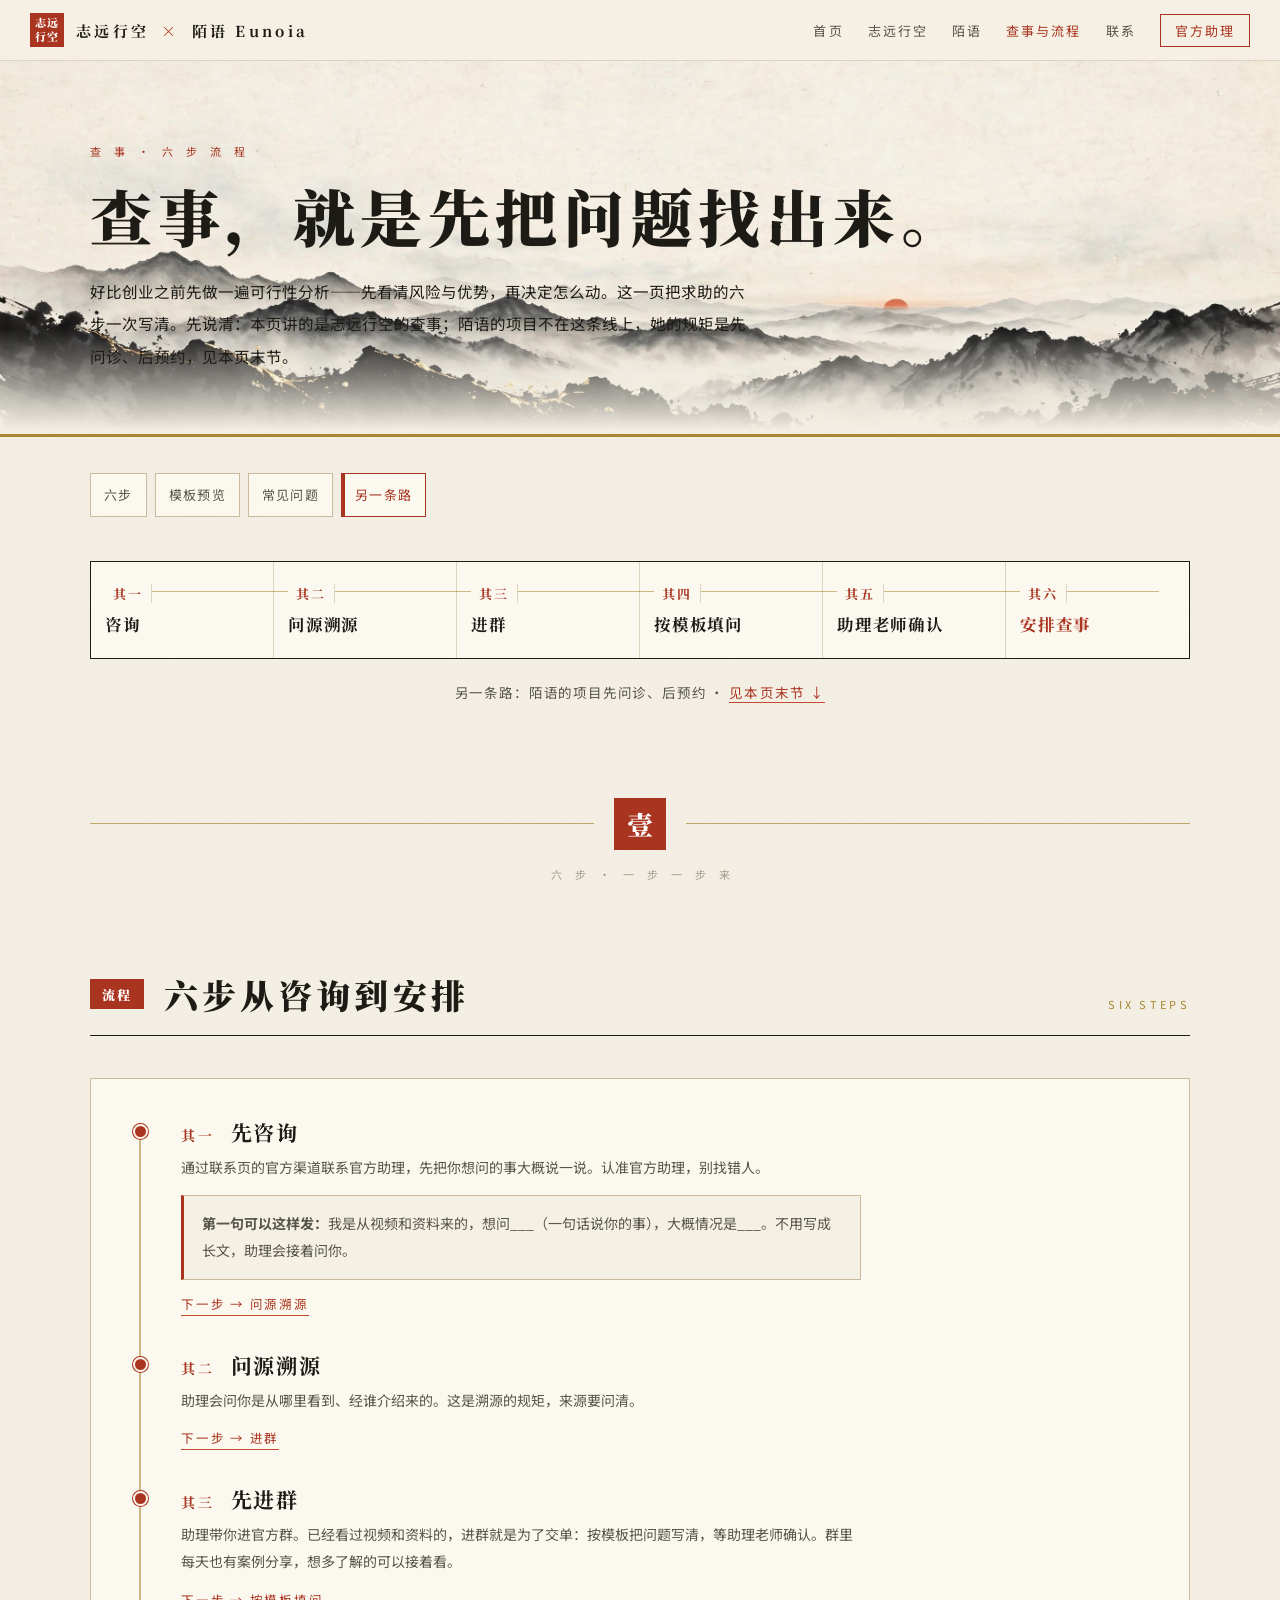
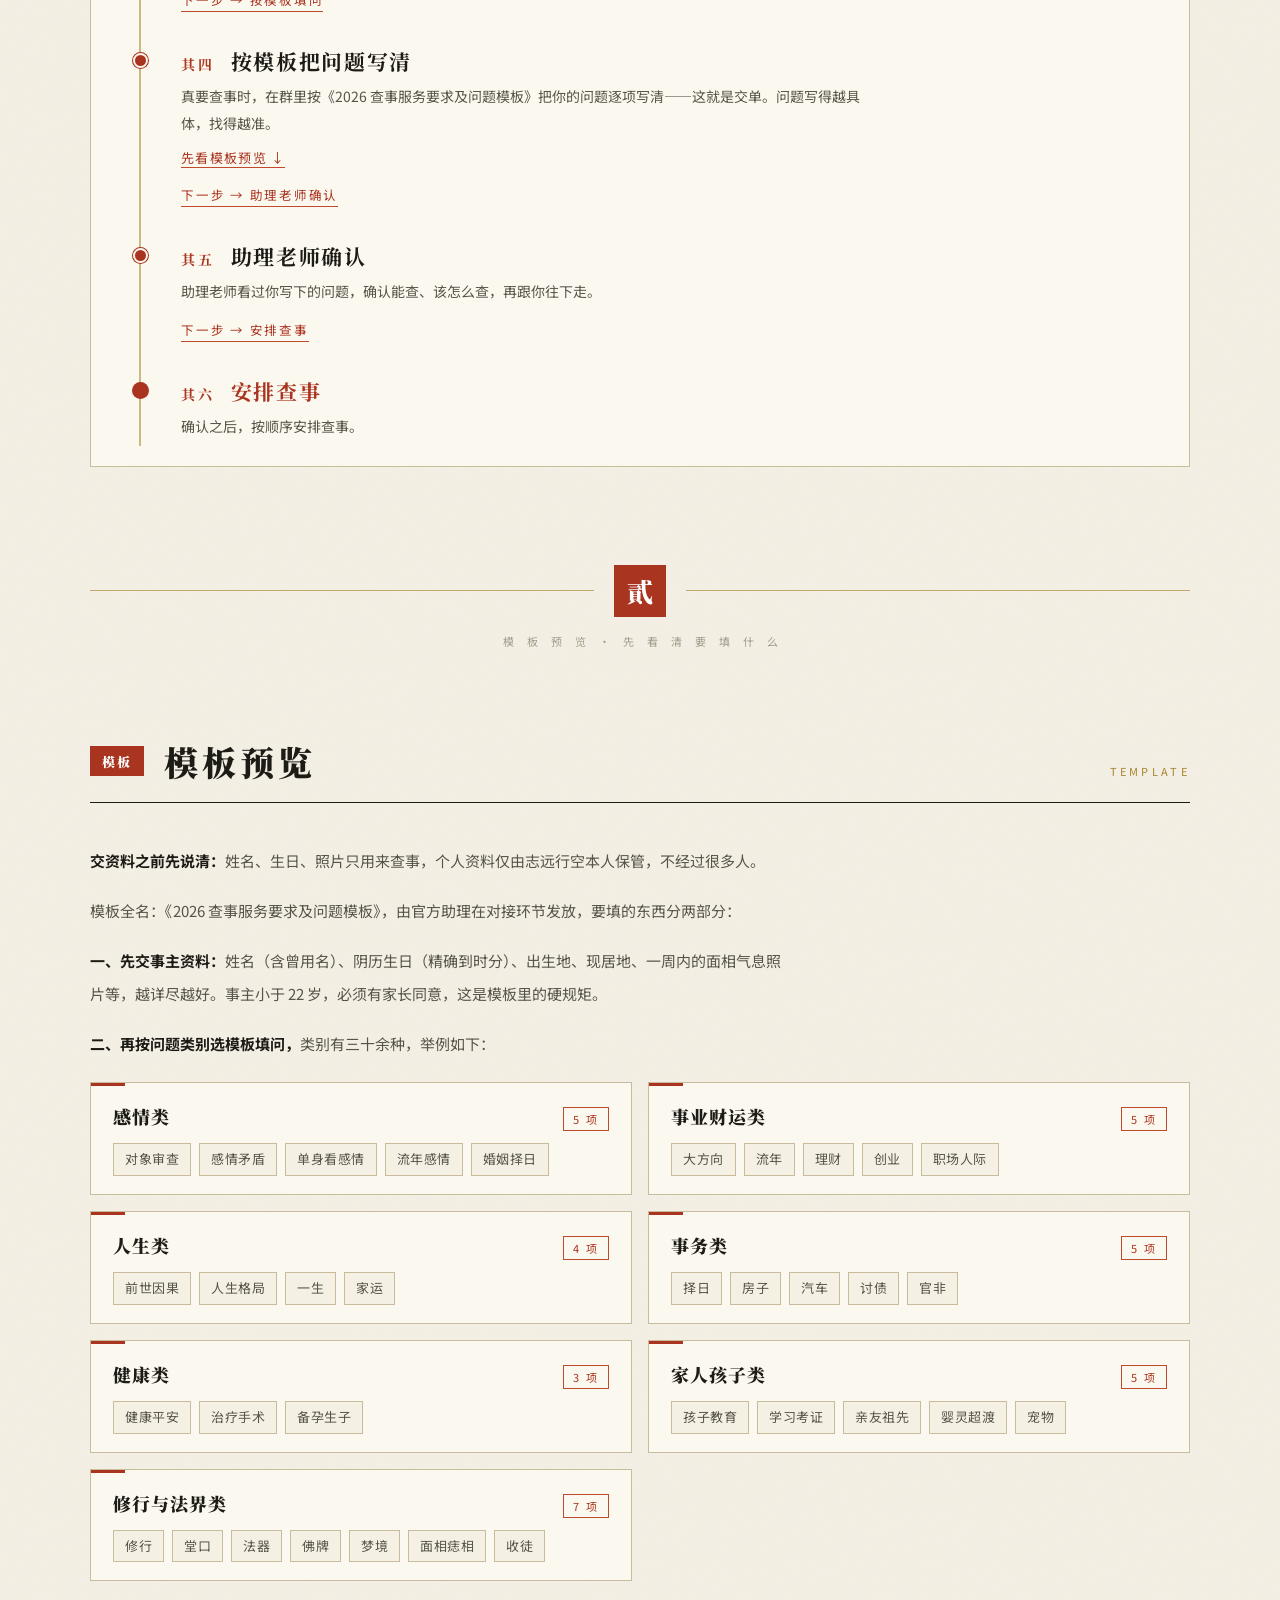
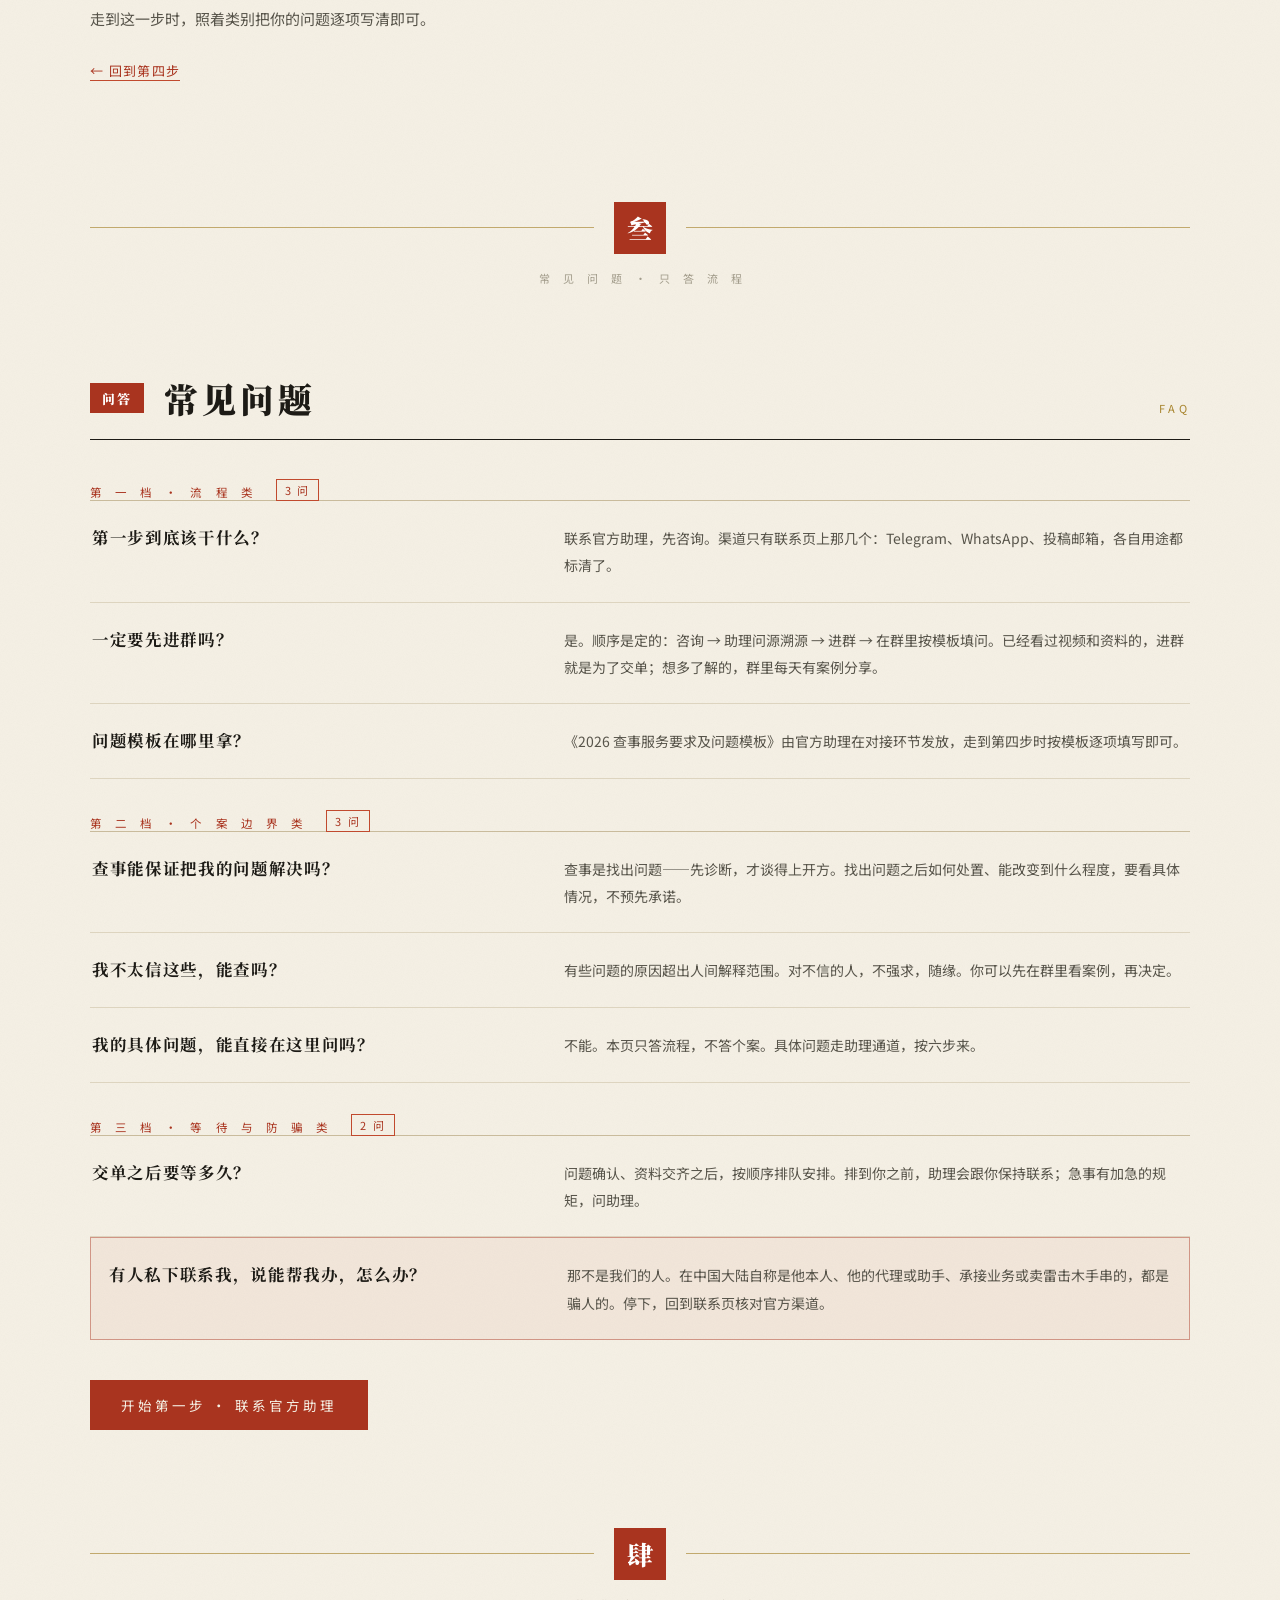
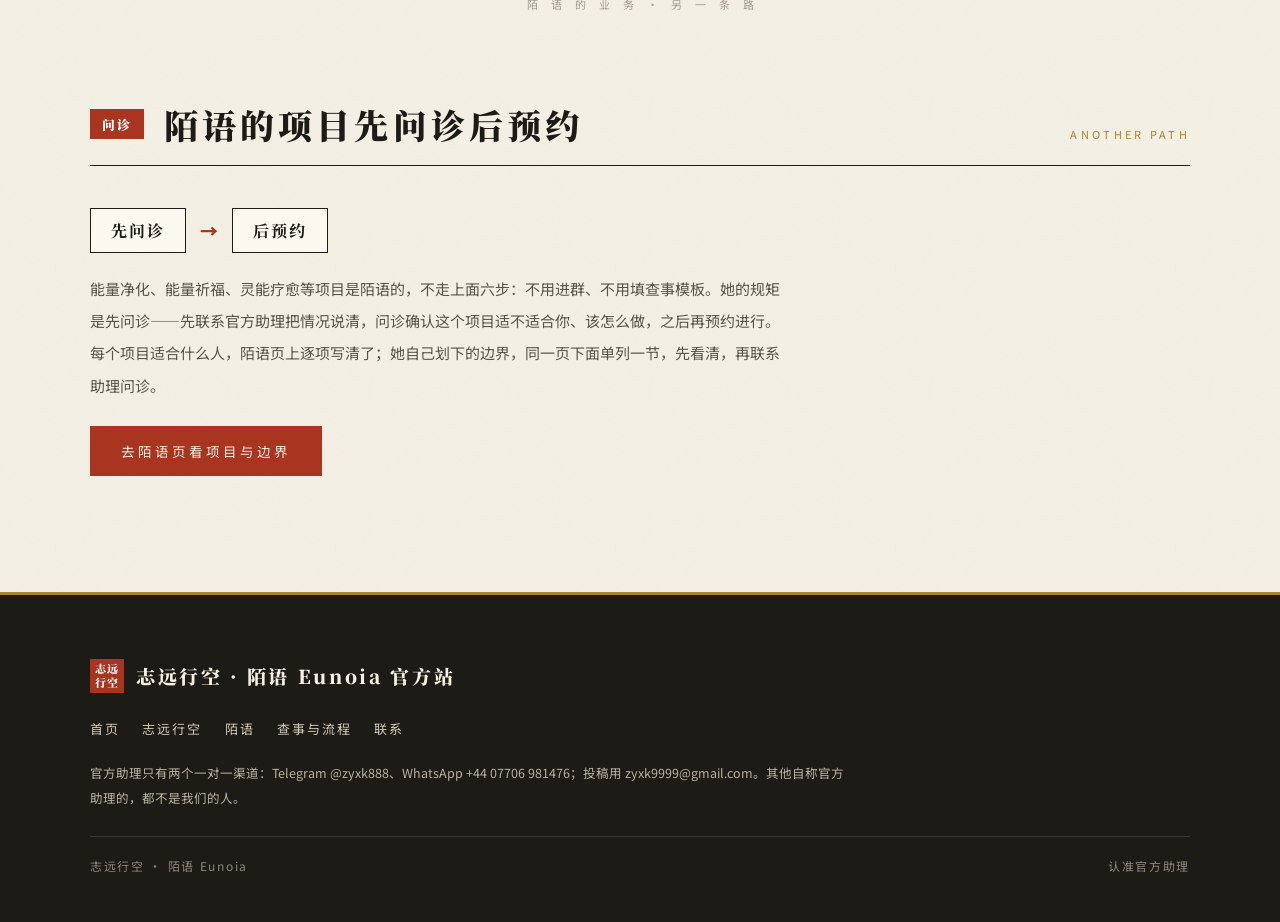
==== commit 97dd4537: "进化轮次：文案整体完善第二轮（数字对齐＋本源智慧释义＋去重复与指代不明）" ====
--- a/chashi.html
+++ b/chashi.html
@@ -20,17 +20,6 @@
   <nav aria-label="站内导航">
     <a href="index.html">首页</a><a href="zhiyuan.html">志远行空</a><a href="moyu.html">陌语</a><a href="chashi.html" class="here">查事与流程</a><a href="lianxi.html">联系</a><a class="navcta" href="lianxi.html">官方助理</a>
   </nav>
-  <details class="mobile-nav">
-    <summary>菜单</summary>
-    <div class="mobile-nav-panel" role="navigation" aria-label="手机站内导航">
-    <a href="index.html">首页</a>
-    <a href="zhiyuan.html">志远行空</a>
-    <a href="moyu.html">陌语</a>
-    <a href="chashi.html" aria-current="page">查事与流程</a>
-    <a href="lianxi.html">联系</a>
-    <a href="lianxi.html">官方助理</a>
-    </div>
-  </details>
 </header>
 
 <main id="main" tabindex="-1">
@@ -68,9 +57,9 @@
       <a class="stepnext" href="#step2">下一步 → 问源溯源</a></div>
       <div class="step" id="step2"><span class="dot"></span><div class="st"><span class="num">其二</span><h3>问源溯源</h3></div><p>助理会问你是从哪里看到、经谁介绍来的。这是溯源的规矩，来源要问清。</p>
       <a class="stepnext" href="#step3">下一步 → 进群</a></div>
-      <div class="step" id="step3"><span class="dot"></span><div class="st"><span class="num">其三</span><h3>先进群</h3></div><p>助理带你进官方群。资料已经看完的，进群就是为了交单：按模板把问题写清，等助理老师确认。群里每天也有案例分享，想多了解的可以接着看。</p>
+      <div class="step" id="step3"><span class="dot"></span><div class="st"><span class="num">其三</span><h3>先进群</h3></div><p>助理带你进官方群。已经看过视频和资料的，进群就是为了交单：按模板把问题写清，等助理老师确认。群里每天也有案例分享，想多了解的可以接着看。</p>
       <a class="stepnext" href="#step4">下一步 → 按模板填问</a></div>
-      <div class="step" id="step4"><span class="dot"></span><div class="st"><span class="num">其四</span><h3>按模板把问题写清</h3></div><p>真要查事时，在群里按《2026 查事服务要求及问题模板》把你的问题逐项写清——这就是交单。查事就是找出问题——问题写得越具体，找得越准。</p>
+      <div class="step" id="step4"><span class="dot"></span><div class="st"><span class="num">其四</span><h3>按模板把问题写清</h3></div><p>真要查事时，在群里按《2026 查事服务要求及问题模板》把你的问题逐项写清——这就是交单。问题写得越具体，找得越准。</p>
       <p><a class="jumplink" href="#tplsec">先看模板预览 ↓</a></p>
       <a class="stepnext" href="#step5">下一步 → 助理老师确认</a></div>
       <div class="step" id="step5"><span class="dot"></span><div class="st"><span class="num">其五</span><h3>助理老师确认</h3></div><p>助理老师看过你写下的问题，确认能查、该怎么查，再跟你往下走。</p>
@@ -87,7 +76,7 @@
       <p><b>交资料之前先说清：</b>姓名、生日、照片只用来查事，个人资料仅由志远行空本人保管，不经过很多人。</p>
       <p>模板全名：《2026 查事服务要求及问题模板》，由官方助理在对接环节发放，要填的东西分两部分：</p>
       <p><b>一、先交事主资料：</b>姓名（含曾用名）、阴历生日（精确到时分）、出生地、现居地、一周内的面相气息照片等，越详尽越好。事主小于 22 岁，必须有家长同意，这是模板里的硬规矩。</p>
-      <p><b>二、再按问题类别选模板填问，</b>类别有三十余种，举要：</p>
+      <p><b>二、再按问题类别选模板填问，</b>类别有三十余种，举例如下：</p>
     </div>
     <div class="tplcats">
       <div class="tcat"><div class="tcat-h"><h3>感情类</h3><span class="tcount">5 项</span></div><div class="tchips"><span class="tchip">对象审查</span><span class="tchip">感情矛盾</span><span class="tchip">单身看感情</span><span class="tchip">流年感情</span><span class="tchip">婚姻择日</span></div></div>
@@ -112,7 +101,7 @@
     <div class="faq-tier">第 一 <span class="nb">档 ·</span><wbr> 流 程 类 <span class="faq-count">3 问</span></div>
     <div class="faq">
       <div class="qa"><div class="q">第一步到底该干<span class="nb">什么？</span></div><div class="a">联系官方助理，先咨询。渠道只有联系页上那几个：Telegram、WhatsApp、投稿邮箱，各自用途都标清了。</div></div>
-      <div class="qa"><div class="q">一定要先进<span class="nb">群吗？</span></div><div class="a">是。顺序是定的：咨询 → 助理问源溯源 → 进群 → 在群里按模板填问。资料看完的，进群就是为了交单；想多了解的，群里每天有案例分享。</div></div>
+      <div class="qa"><div class="q">一定要先进<span class="nb">群吗？</span></div><div class="a">是。顺序是定的：咨询 → 助理问源溯源 → 进群 → 在群里按模板填问。已经看过视频和资料的，进群就是为了交单；想多了解的，群里每天有案例分享。</div></div>
       <div class="qa"><div class="q">问题模板在哪<span class="nb">里拿？</span></div><div class="a">《2026 查事服务要求及问题模板》由官方助理在对接环节发放，走到第四步时按模板逐项填写即可。</div></div>
     </div>
 
@@ -138,7 +127,7 @@
     <div class="ch-head"><span class="no">问诊</span><h2>陌语的<wbr>项目<wbr>先问诊<wbr>后预约</h2><span class="en" lang="en">ANOTHER PATH</span></div>
     <div class="mopath"><span class="mp">先问诊</span><span class="arr">→</span><span class="mp">后预约</span></div>
     <div class="body-copy">
-      <p>能量净化、能量祈福、灵能疗愈等项目是陌语的，不走上面六步：不用进群、不用填查事模板。她的规矩是先问诊——先联系官方助理把情况说清，问诊确认这个项目适不适合你、该怎么做，之后再预约进行。每个项目适合什么人、有什么边界，陌语页上逐项写清了，先看清，再联系助理问诊。</p>
+      <p>能量净化、能量祈福、灵能疗愈等项目是陌语的，不走上面六步：不用进群、不用填查事模板。她的规矩是先问诊——先联系官方助理把情况说清，问诊确认这个项目适不适合你、该怎么做，之后再预约进行。每个项目适合什么人，陌语页上逐项写清了；她自己划下的边界，同一页下面单列一节，先看清，再联系助理问诊。</p>
     </div>
     <div style="margin-top:24px"><a class="cta" href="moyu.html">去陌语页看项目与边界</a></div>
   </section>
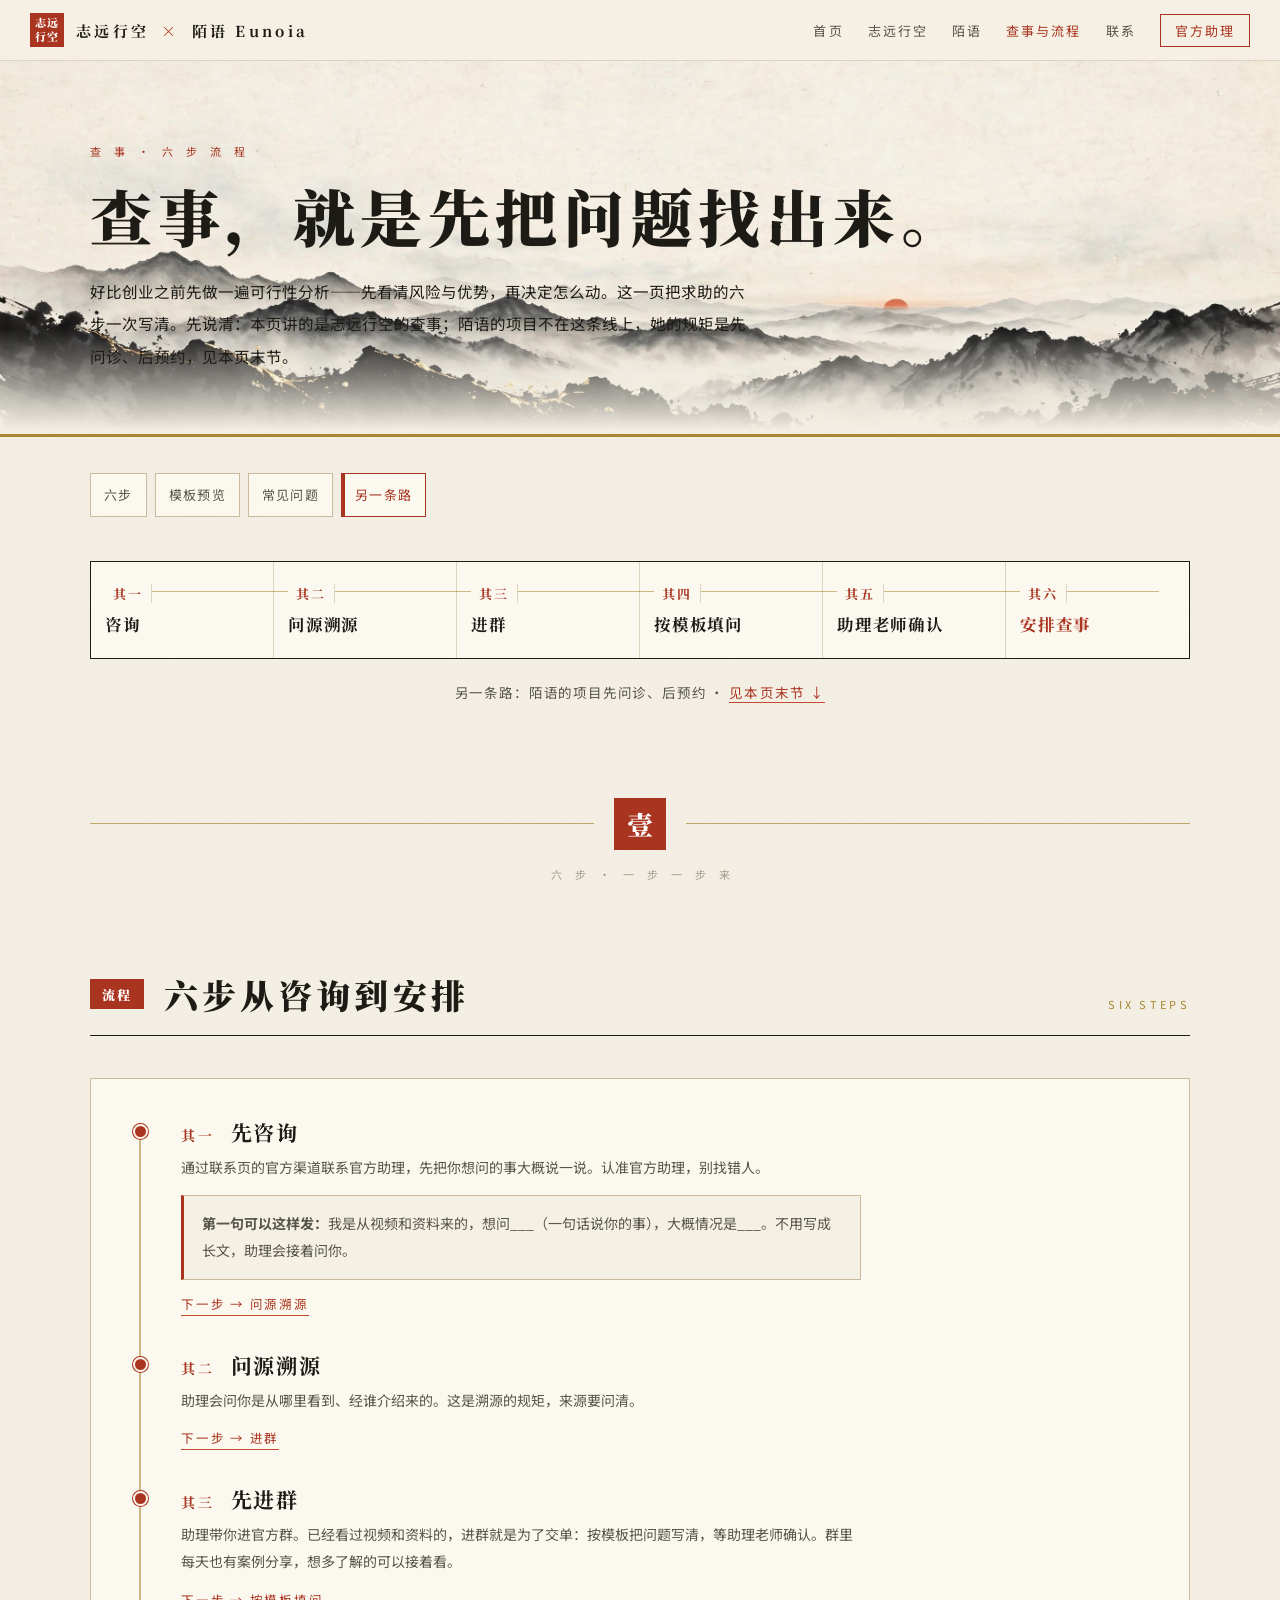
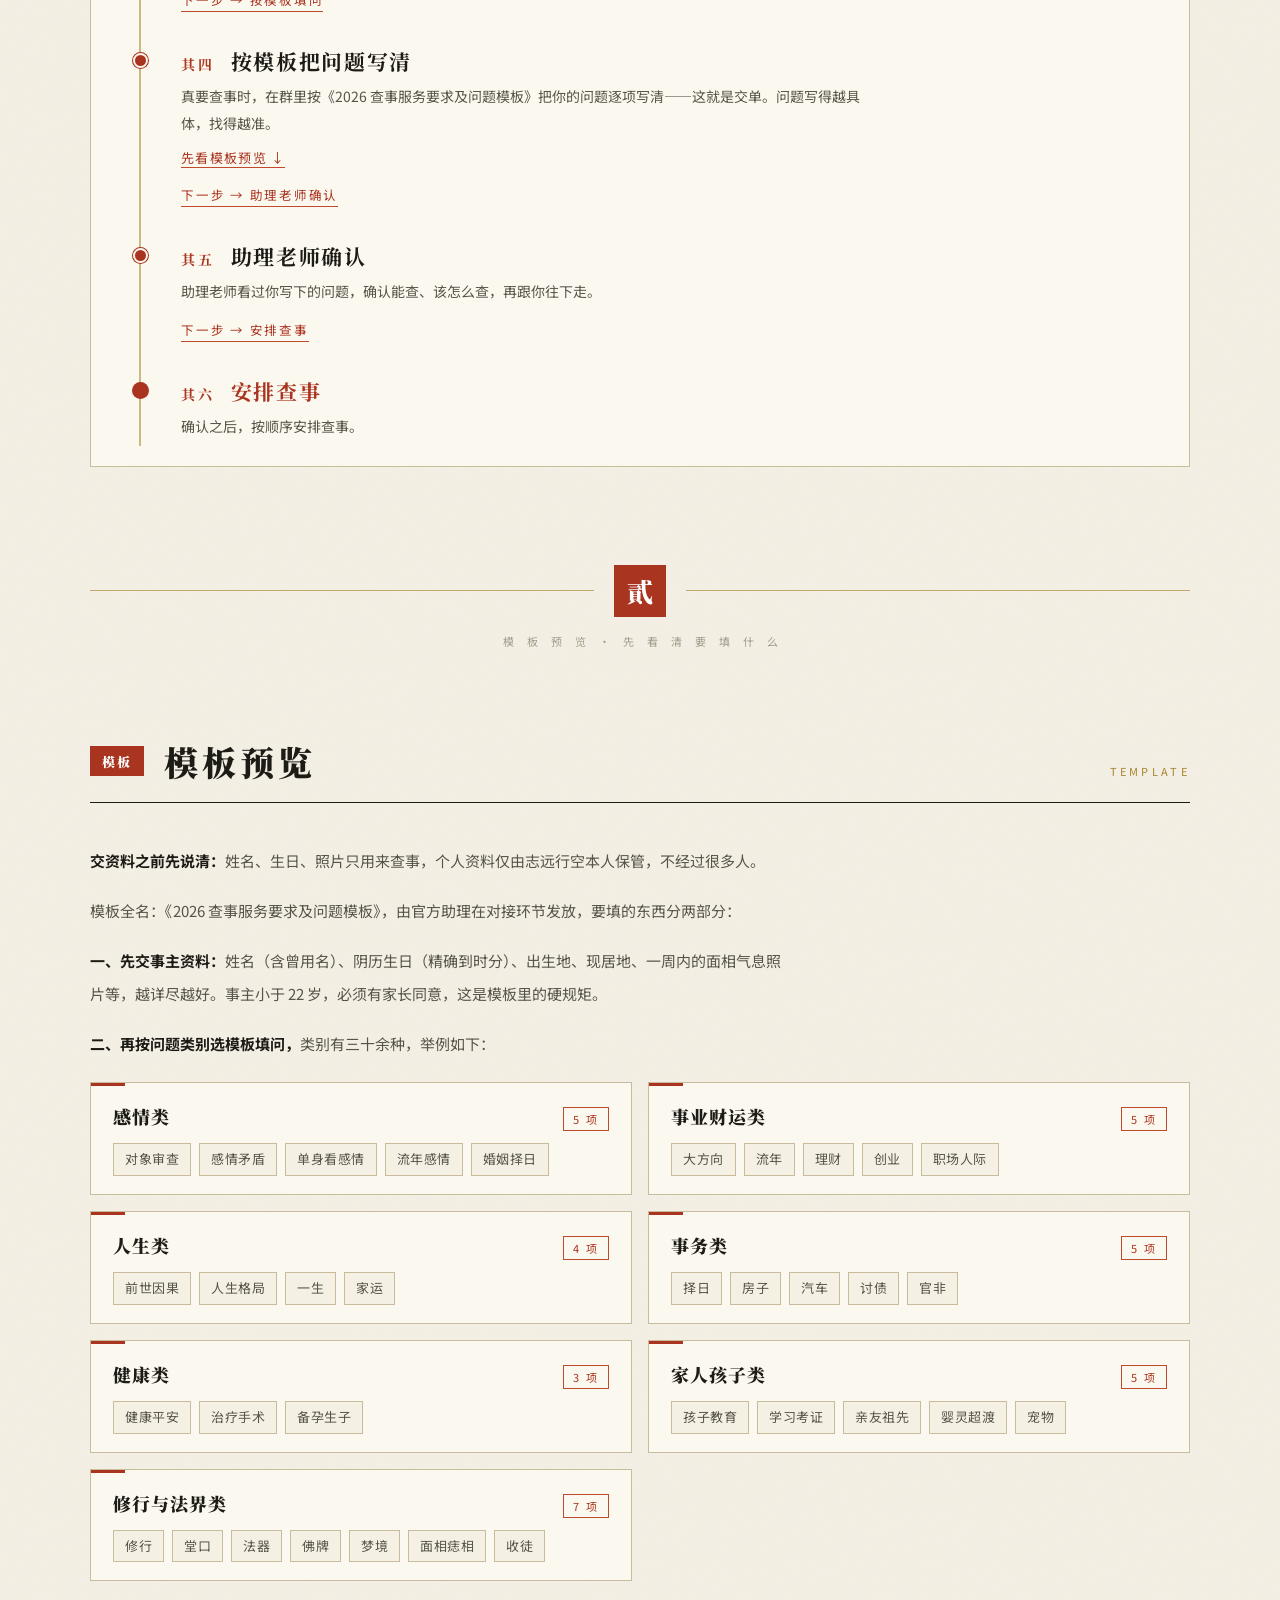
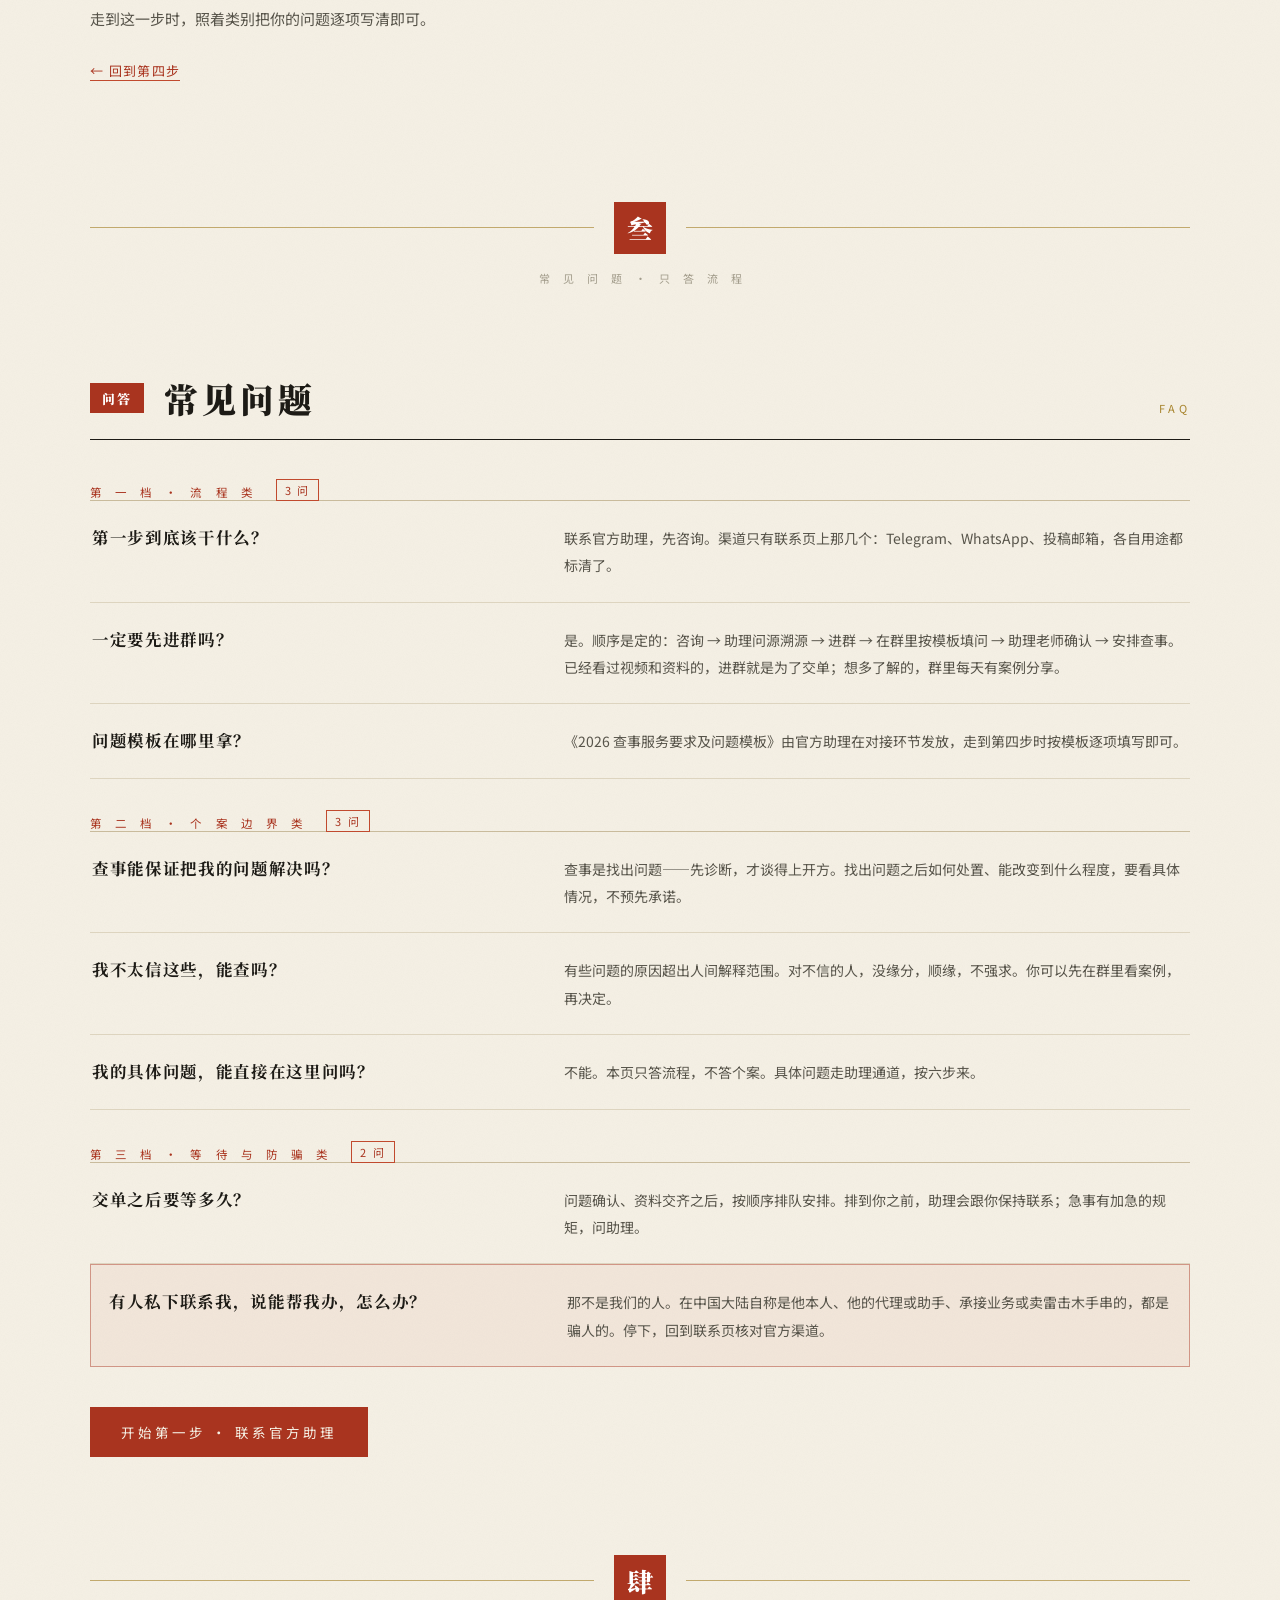
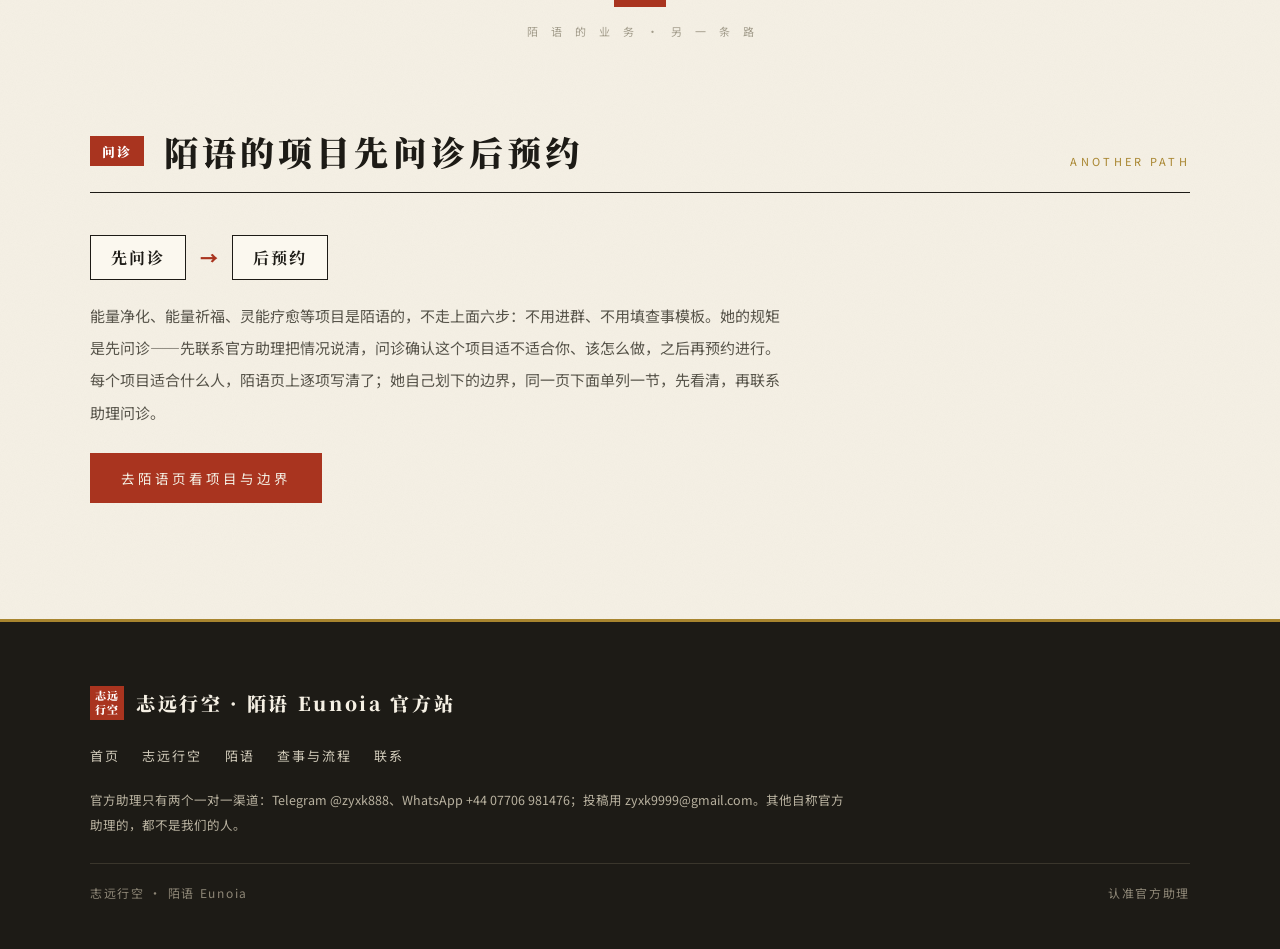
==== commit 92b302be: "进化轮次：文案整体完善第三轮（去同页重复＋本人原话＋六步补全）" ====
--- a/chashi.html
+++ b/chashi.html
@@ -101,14 +101,14 @@
     <div class="faq-tier">第 一 <span class="nb">档 ·</span><wbr> 流 程 类 <span class="faq-count">3 问</span></div>
     <div class="faq">
       <div class="qa"><div class="q">第一步到底该干<span class="nb">什么？</span></div><div class="a">联系官方助理，先咨询。渠道只有联系页上那几个：Telegram、WhatsApp、投稿邮箱，各自用途都标清了。</div></div>
-      <div class="qa"><div class="q">一定要先进<span class="nb">群吗？</span></div><div class="a">是。顺序是定的：咨询 → 助理问源溯源 → 进群 → 在群里按模板填问。已经看过视频和资料的，进群就是为了交单；想多了解的，群里每天有案例分享。</div></div>
+      <div class="qa"><div class="q">一定要先进<span class="nb">群吗？</span></div><div class="a">是。顺序是定的：咨询 → 助理问源溯源 → 进群 → 在群里按模板填问 → 助理老师确认 → 安排查事。已经看过视频和资料的，进群就是为了交单；想多了解的，群里每天有案例分享。</div></div>
       <div class="qa"><div class="q">问题模板在哪<span class="nb">里拿？</span></div><div class="a">《2026 查事服务要求及问题模板》由官方助理在对接环节发放，走到第四步时按模板逐项填写即可。</div></div>
     </div>
 
     <div class="faq-tier">第 二 <span class="nb">档 ·</span><wbr> 个 案 边 界 类 <span class="faq-count">3 问</span></div>
     <div class="faq">
       <div class="qa"><div class="q">查事能保证把我的问题解<span class="nb">决吗？</span></div><div class="a">查事是找出问题——先诊断，才谈得上开方。找出问题之后如何处置、能改变到什么程度，要看具体情况，不预先承诺。</div></div>
-      <div class="qa"><div class="q">我不太信<span class="nb">这些，</span><wbr>能<span class="nb">查吗？</span></div><div class="a">有些问题的原因超出人间解释范围。对不信的人，不强求，随缘。你可以先在群里看案例，再决定。</div></div>
+      <div class="qa"><div class="q">我不太信<span class="nb">这些，</span><wbr>能<span class="nb">查吗？</span></div><div class="a">有些问题的原因超出人间解释范围。对不信的人，没缘分，顺缘，不强求。你可以先在群里看案例，再决定。</div></div>
       <div class="qa"><div class="q">我的具体<span class="nb">问题，</span><wbr>能直接在这里<span class="nb">问吗？</span></div><div class="a">不能。本页只答流程，不答个案。具体问题走助理通道，按六步来。</div></div>
     </div>
 
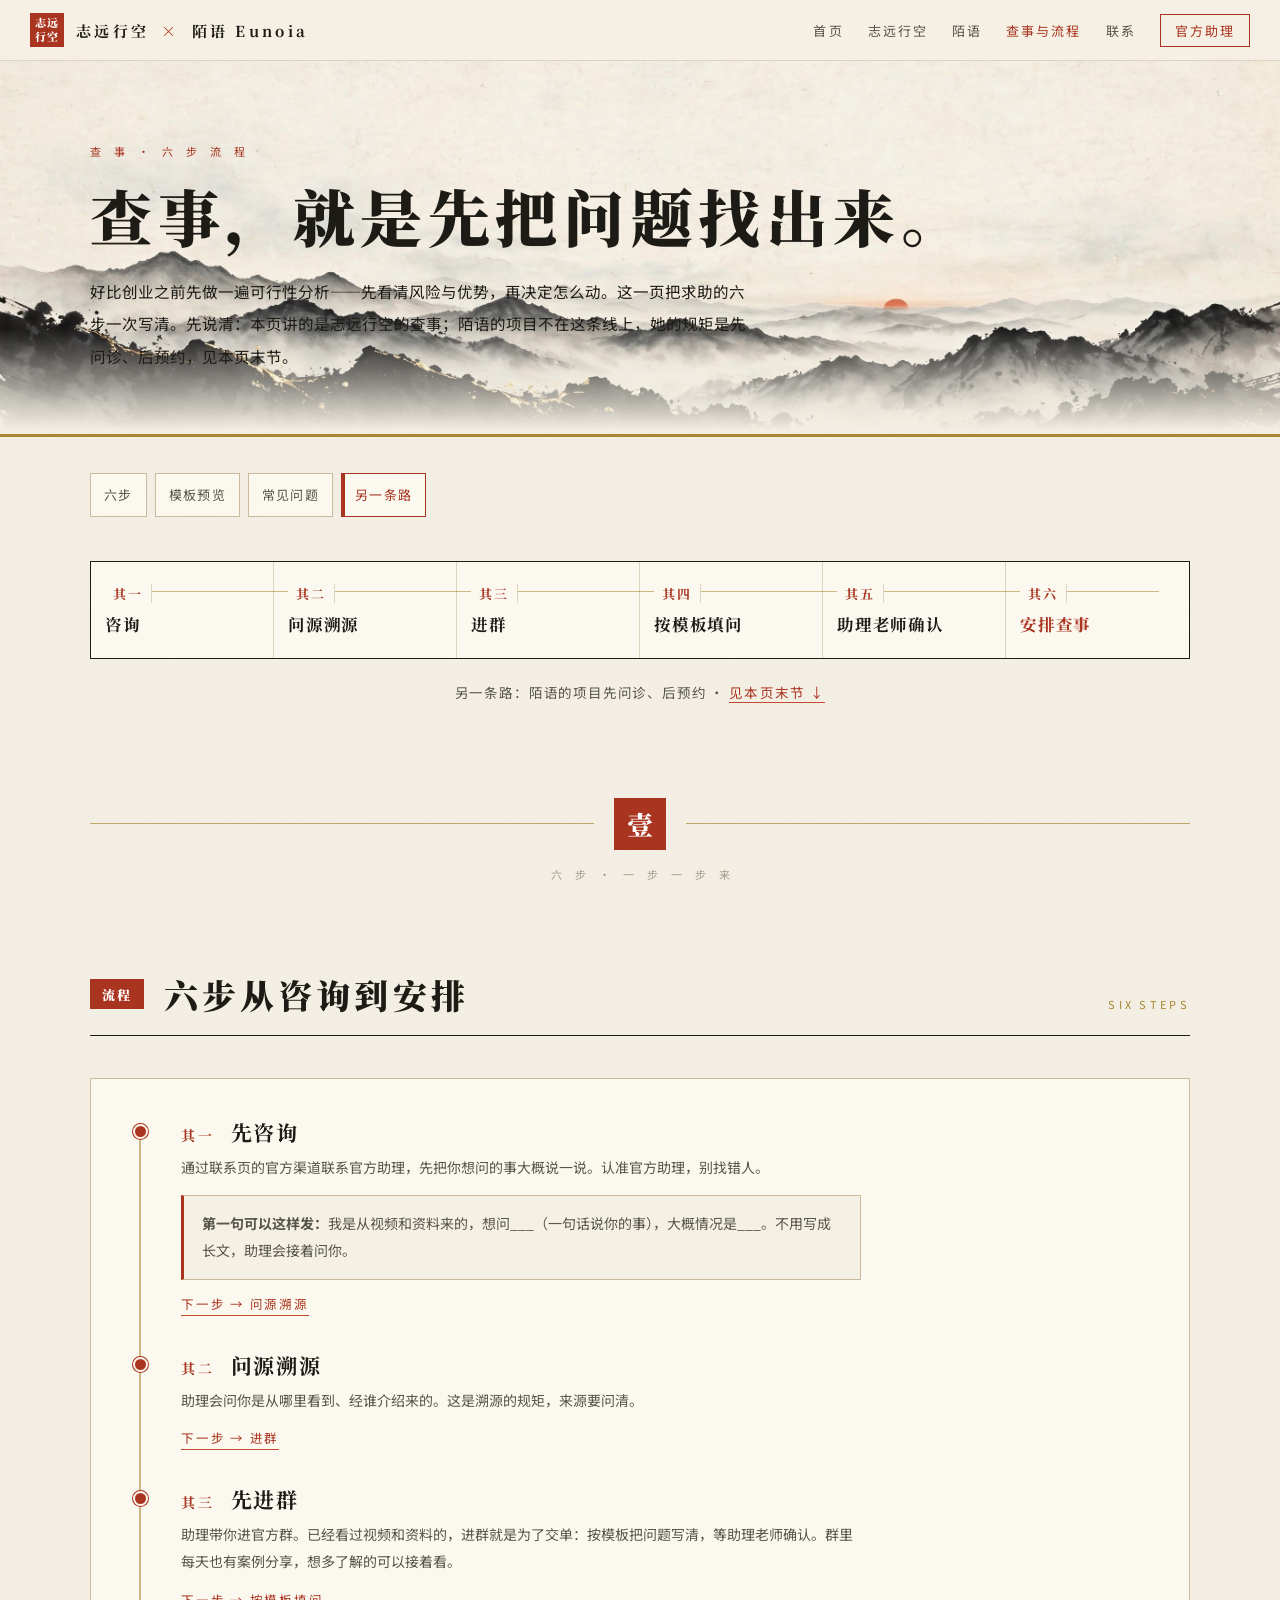
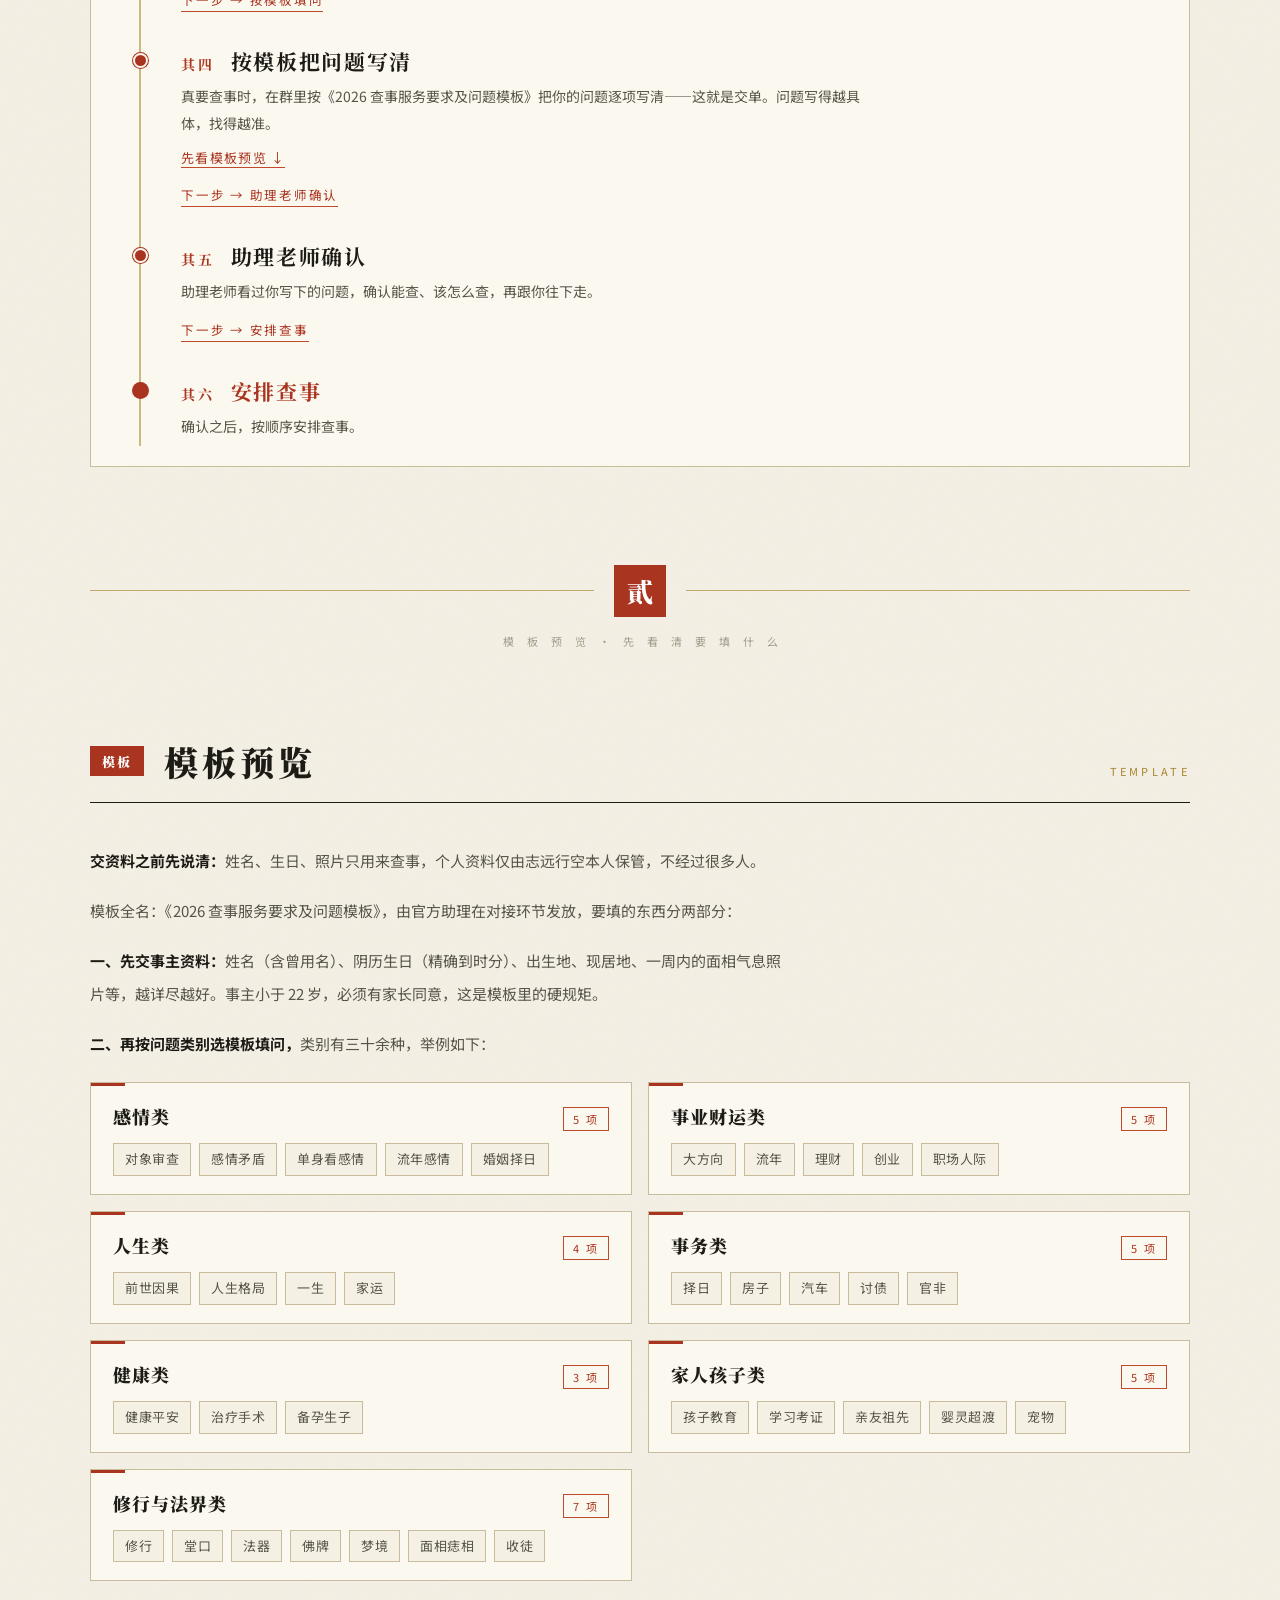
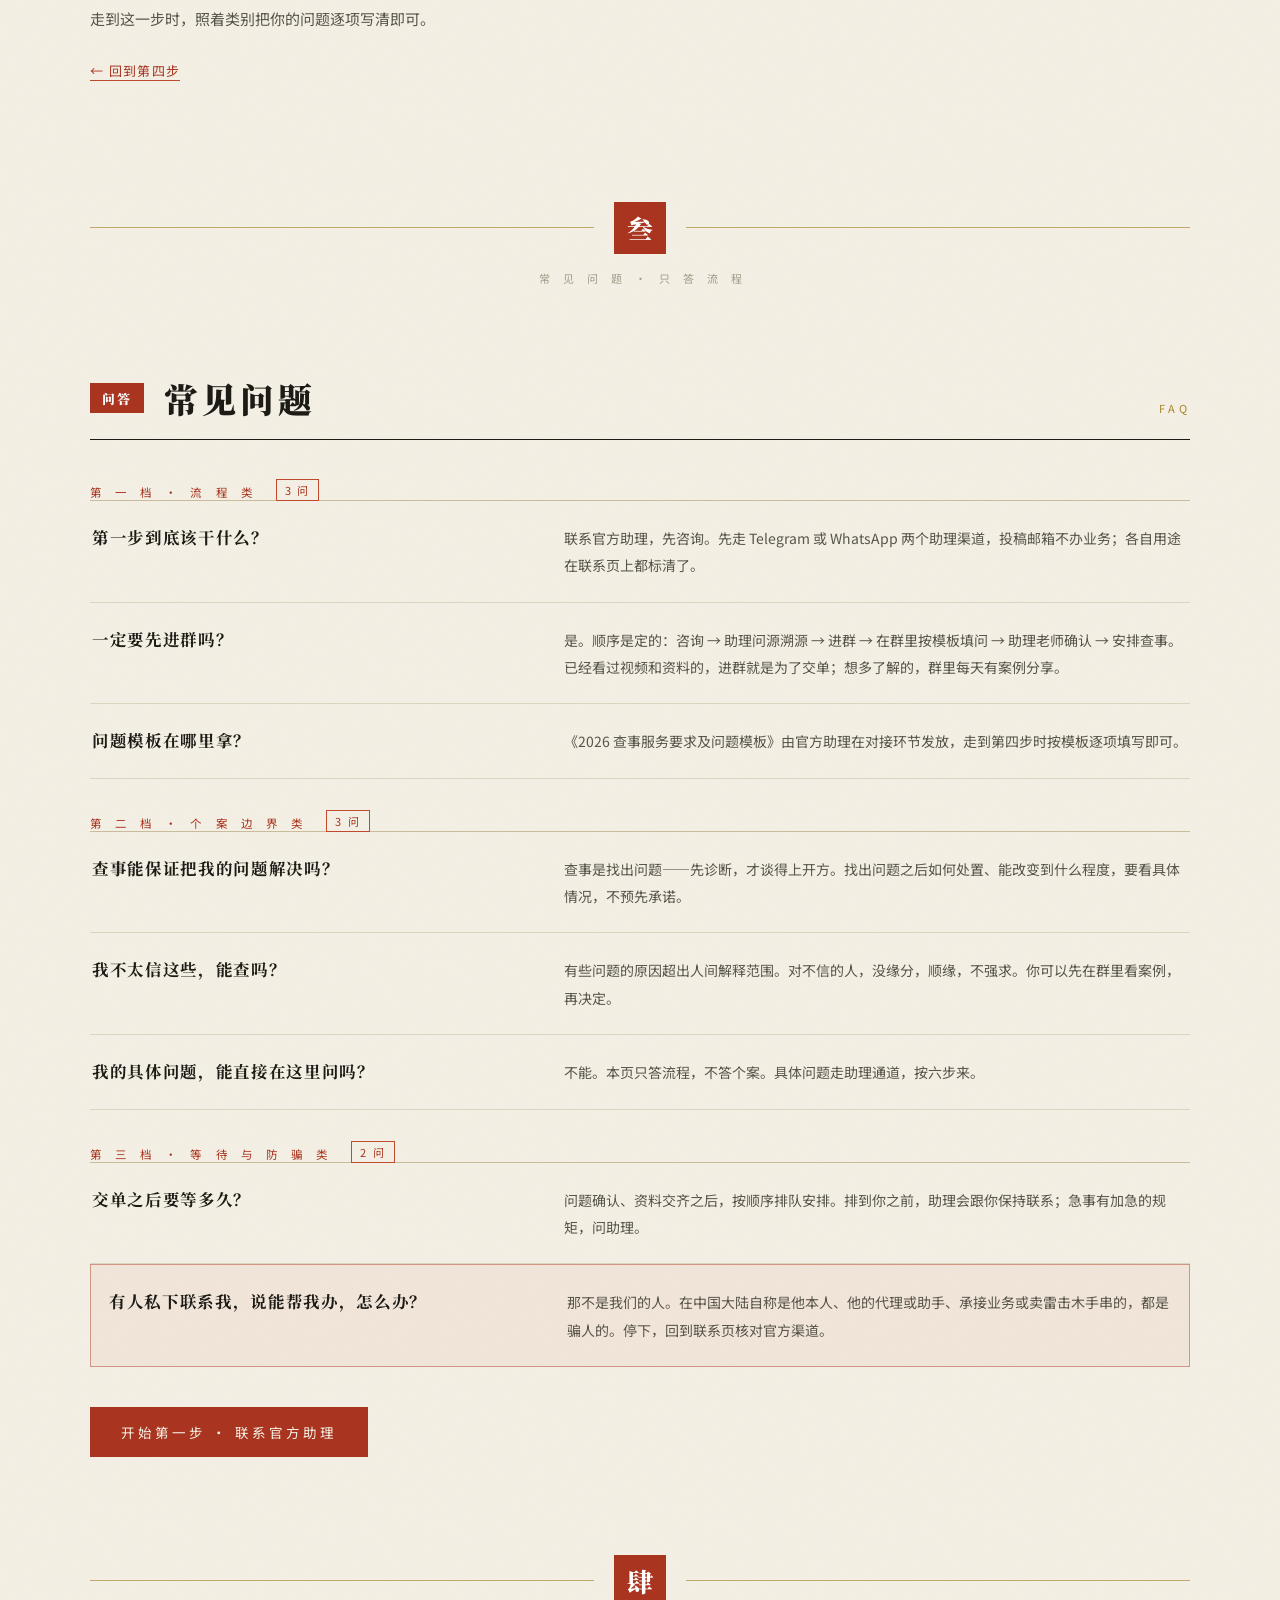
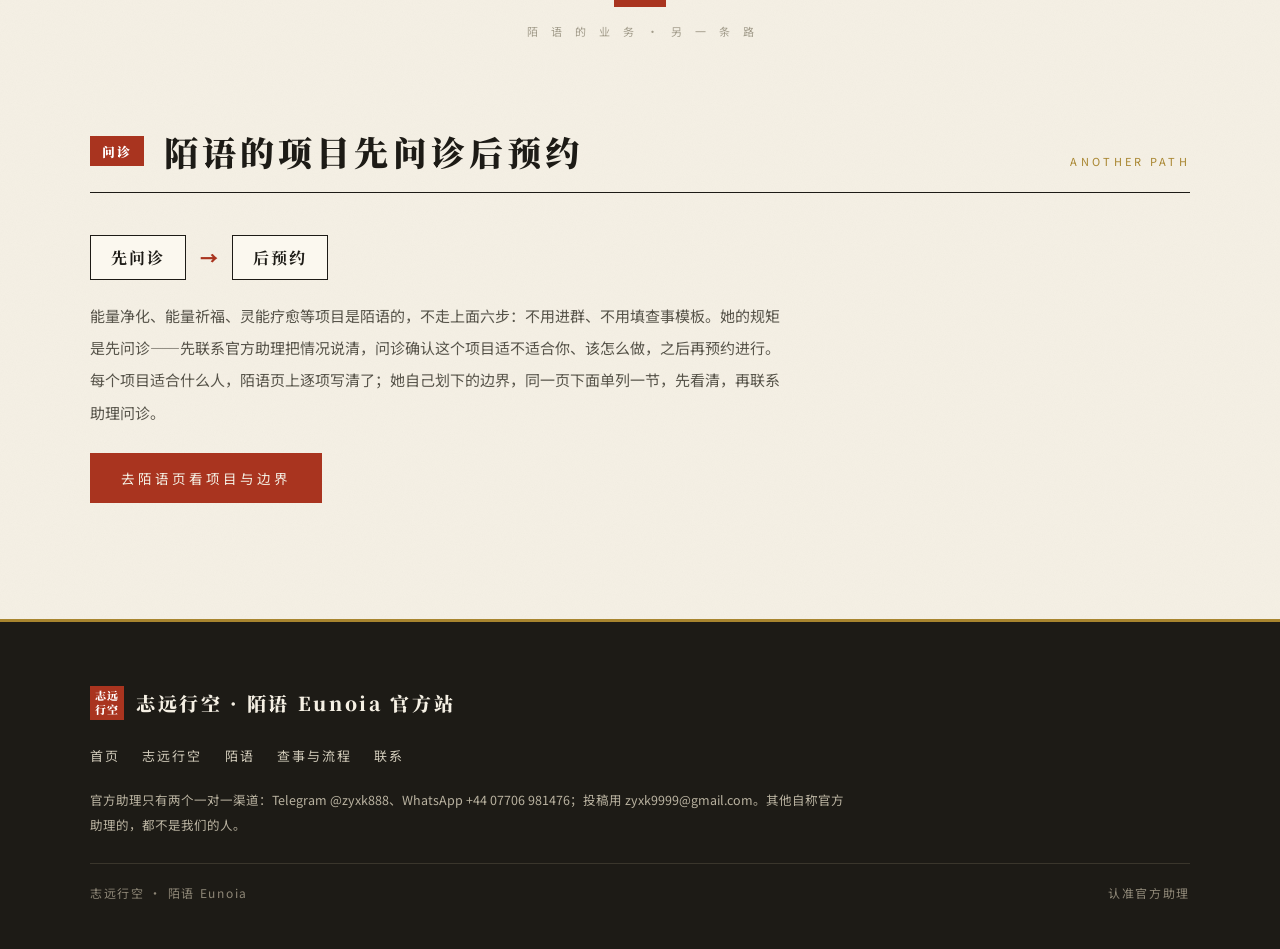
==== commit 6424630c: "进化轮次：文案整体完善第四轮（防骗句改渠道标准＋投稿邮箱正名＋去重复＋花粉补等）" ====
--- a/chashi.html
+++ b/chashi.html
@@ -100,7 +100,7 @@
 
     <div class="faq-tier">第 一 <span class="nb">档 ·</span><wbr> 流 程 类 <span class="faq-count">3 问</span></div>
     <div class="faq">
-      <div class="qa"><div class="q">第一步到底该干<span class="nb">什么？</span></div><div class="a">联系官方助理，先咨询。渠道只有联系页上那几个：Telegram、WhatsApp、投稿邮箱，各自用途都标清了。</div></div>
+      <div class="qa"><div class="q">第一步到底该干<span class="nb">什么？</span></div><div class="a">联系官方助理，先咨询。先走 Telegram 或 WhatsApp 两个助理渠道，投稿邮箱不办业务；各自用途在联系页上都标清了。</div></div>
       <div class="qa"><div class="q">一定要先进<span class="nb">群吗？</span></div><div class="a">是。顺序是定的：咨询 → 助理问源溯源 → 进群 → 在群里按模板填问 → 助理老师确认 → 安排查事。已经看过视频和资料的，进群就是为了交单；想多了解的，群里每天有案例分享。</div></div>
       <div class="qa"><div class="q">问题模板在哪<span class="nb">里拿？</span></div><div class="a">《2026 查事服务要求及问题模板》由官方助理在对接环节发放，走到第四步时按模板逐项填写即可。</div></div>
     </div>
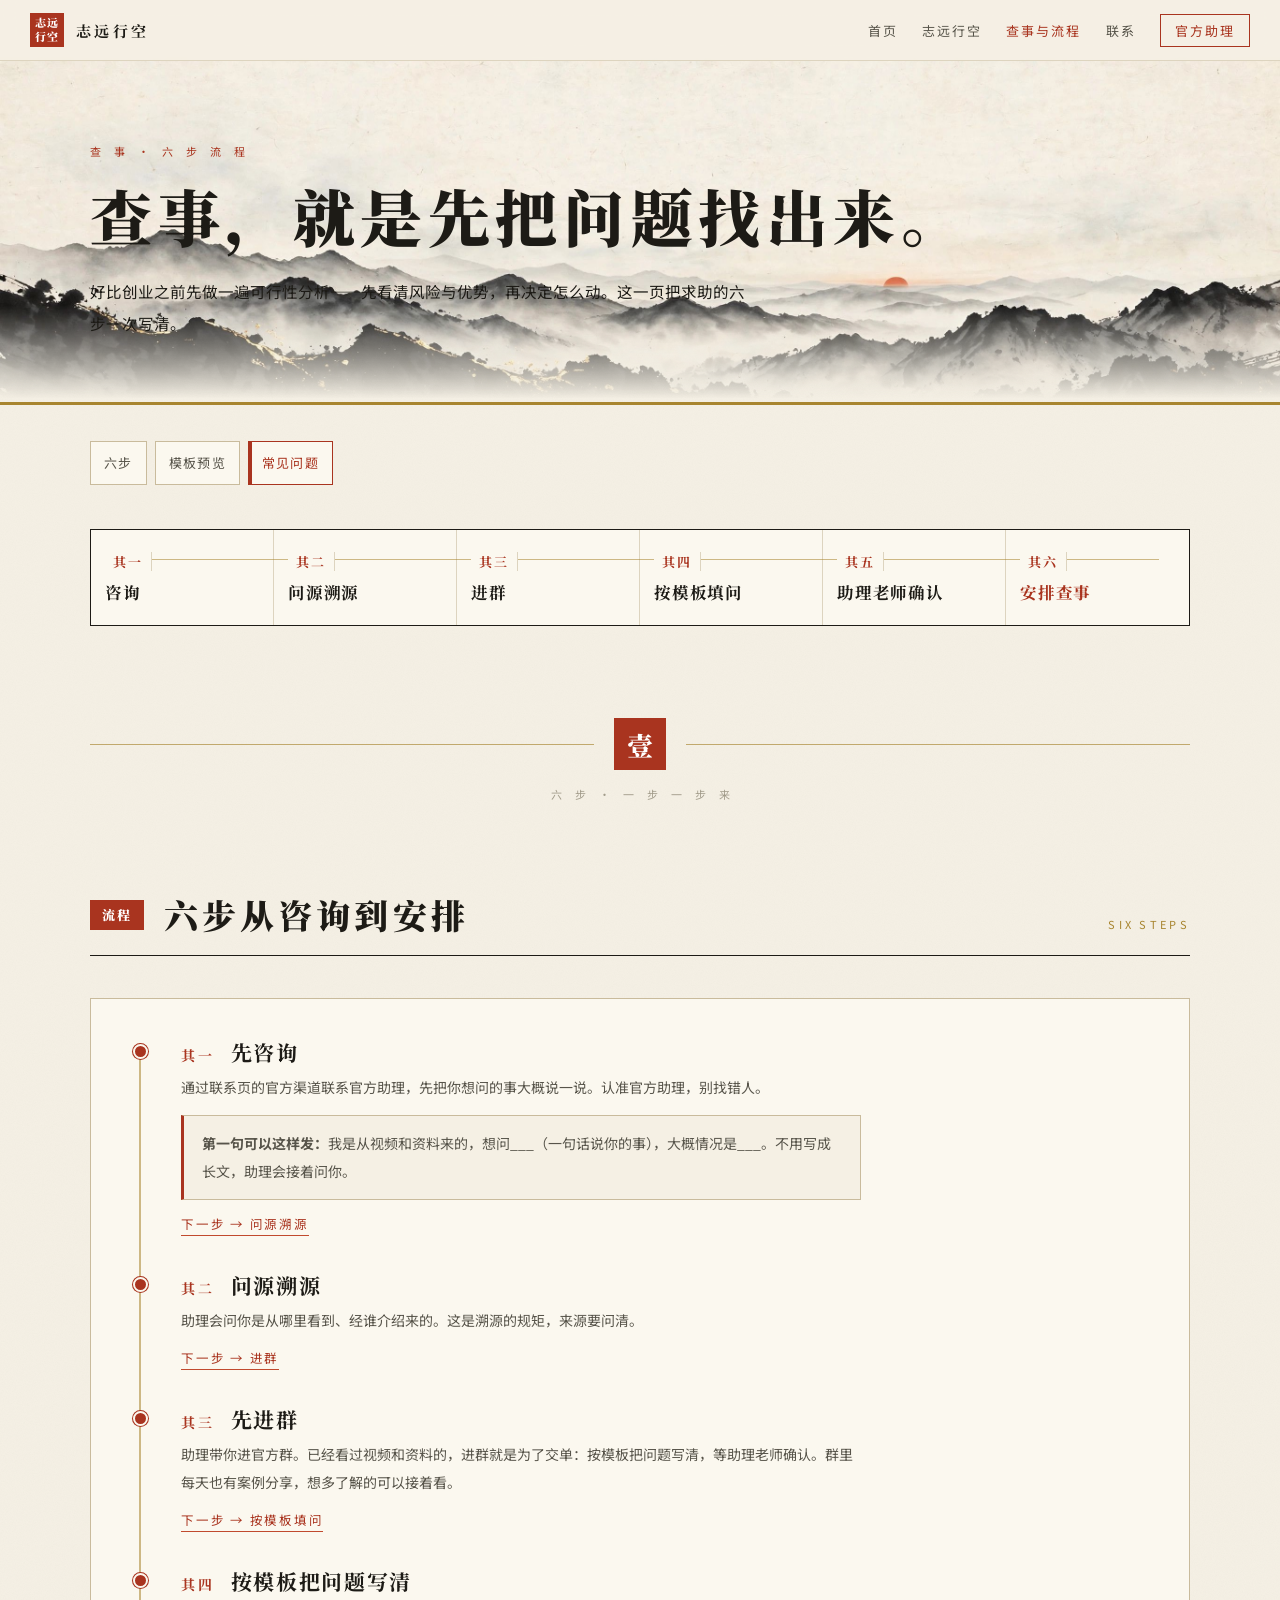
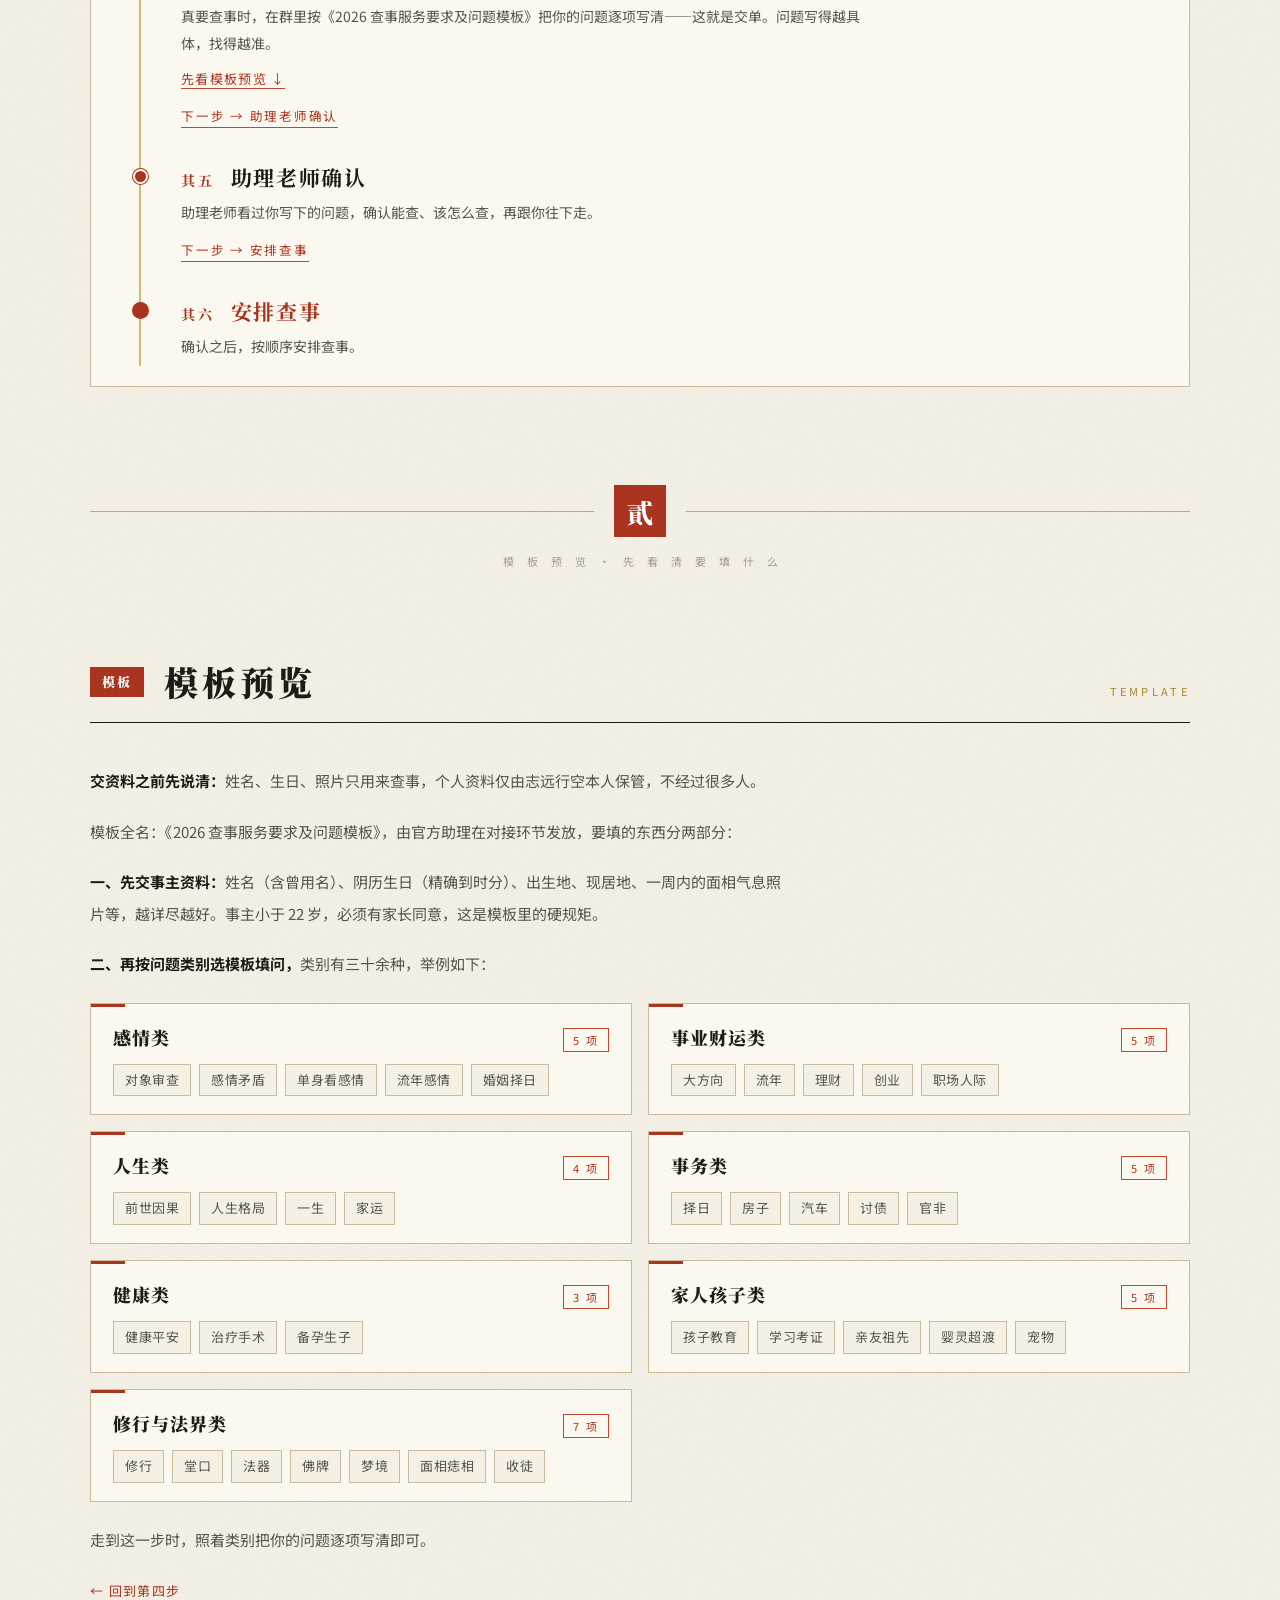
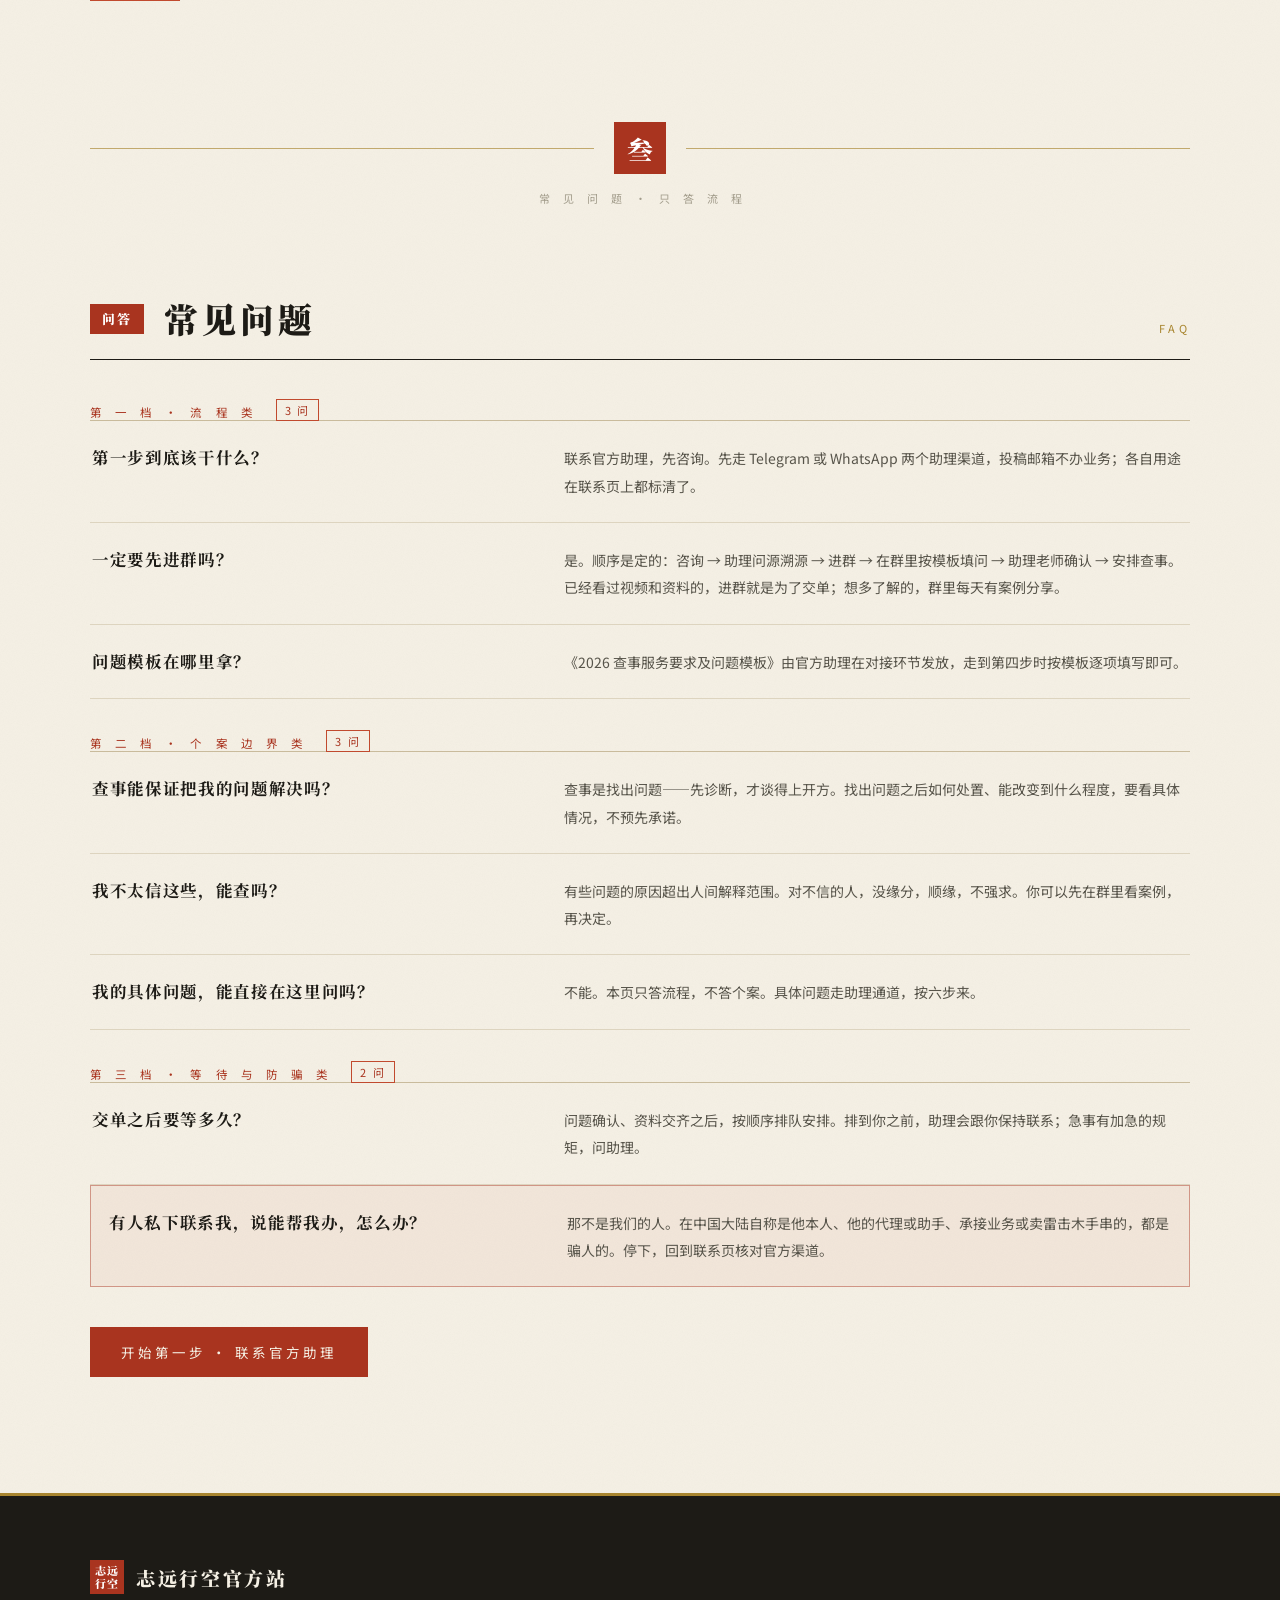
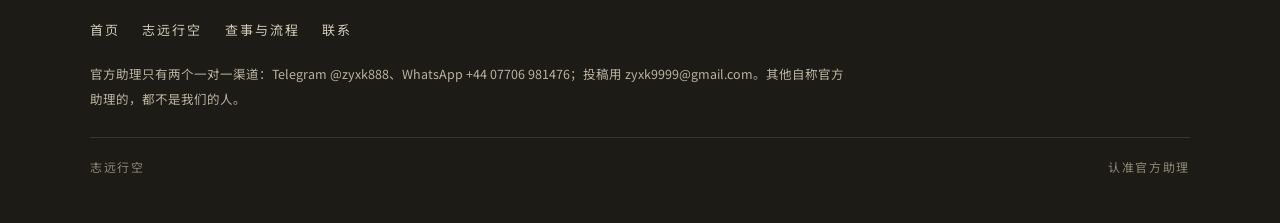
==== commit 1e8053df: "官网改为师父独立站：下掉全部师娘（陌语）内容，首页/查事/联系/志远四页去师娘化，删陌语页与两张师娘图" ====
--- a/chashi.html
+++ b/chashi.html
@@ -16,9 +16,9 @@
 <a class="skip" href="#main">跳到正文</a>
 
 <header class="mast">
-  <a class="brand" href="index.html"><span class="seal">志远<br>行空</span>志远行空 <b>×</b> 陌语 Eunoia</a>
+  <a class="brand" href="index.html"><span class="seal">志远<br>行空</span>志远行空</a>
   <nav aria-label="站内导航">
-    <a href="index.html">首页</a><a href="zhiyuan.html">志远行空</a><a href="moyu.html">陌语</a><a href="chashi.html" class="here">查事与流程</a><a href="lianxi.html">联系</a><a class="navcta" href="lianxi.html">官方助理</a>
+    <a href="index.html">首页</a><a href="zhiyuan.html">志远行空</a><a href="chashi.html" class="here">查事与流程</a><a href="lianxi.html">联系</a><a class="navcta" href="lianxi.html">官方助理</a>
   </nav>
 </header>
 
@@ -28,13 +28,13 @@
   <div class="inner">
     <div class="kick">查 <span class="nb">事 ·</span><wbr> 六 步 流 程</div>
     <h1>查事，就是<wbr>先把问题<wbr>找<span class="nb">出来。</span></h1>
-    <p class="lead">好比创业之前先做一遍可行性分析——先看清风险与优势，再决定怎么动。这一页把求助的六步一次写清。先说清：本页讲的是志远行空的查事；陌语的项目不在这条线上，她的规矩是先问诊、后预约，见本页末节。</p>
+    <p class="lead">好比创业之前先做一遍可行性分析——先看清风险与优势，再决定怎么动。这一页把求助的六步一次写清。</p>
   </div>
 </div>
 
 <div class="wrap">
 
-  <nav class="subnav" aria-label="本页目录"><a href="#steps">六步</a><a href="#tplsec">模板预览</a><a href="#faq">常见问题</a><a href="#altpath">另一条路</a></nav>
+  <nav class="subnav" aria-label="本页目录"><a href="#steps">六步</a><a href="#tplsec">模板预览</a><a href="#faq">常见问题</a></nav>
 
   <div class="ov6 rv">
     <div><a href="#step1"><div class="on">其一</div><div class="ov">咨询</div></a></div>
@@ -45,7 +45,6 @@
     <div class="hot"><a href="#step6"><div class="on">其六</div><div class="ov">安排查事</div></a></div>
   </div>
 
-  <div class="orpath rv">另一条路：陌语的项目先问诊、后预约 · <a class="jumplink" href="#altpath">见本页末节 ↓</a></div>
 
   <div class="divider"><div class="dmark"><span class="dseal">壹</span></div><div class="cap">六 <span class="nb">步 ·</span><wbr> 一 步 一 步 来</div></div>
 
@@ -121,25 +120,15 @@
     <div style="margin-top:40px"><a class="cta" href="lianxi.html">开始第一步 · 联系官方助理</a></div>
   </section>
 
-  <div class="divider"><div class="dmark"><span class="dseal">肆</span></div><div class="cap">陌 语 的 业 <span class="nb">务 ·</span><wbr> 另 一 条 路</div></div>
-
-  <section class="ch rv" id="altpath">
-    <div class="ch-head"><span class="no">问诊</span><h2>陌语的<wbr>项目<wbr>先问诊<wbr>后预约</h2><span class="en" lang="en">ANOTHER PATH</span></div>
-    <div class="mopath"><span class="mp">先问诊</span><span class="arr">→</span><span class="mp">后预约</span></div>
-    <div class="body-copy">
-      <p>能量净化、能量祈福、灵能疗愈等项目是陌语的，不走上面六步：不用进群、不用填查事模板。她的规矩是先问诊——先联系官方助理把情况说清，问诊确认这个项目适不适合你、该怎么做，之后再预约进行。每个项目适合什么人，陌语页上逐项写清了；她自己划下的边界，同一页下面单列一节，先看清，再联系助理问诊。</p>
-    </div>
-    <div style="margin-top:24px"><a class="cta" href="moyu.html">去陌语页看项目与边界</a></div>
-  </section>
 </div>
 </main>
 
 <footer>
   <div class="wrap">
-    <div class="fbrand"><span class="seal">志远<br>行空</span>志远行空 · 陌语 Eunoia 官方站</div>
-    <nav aria-label="页脚导航"><a href="index.html">首页</a><a href="zhiyuan.html">志远行空</a><a href="moyu.html">陌语</a><a href="chashi.html">查事与流程</a><a href="lianxi.html">联系</a></nav>
+    <div class="fbrand"><span class="seal">志远<br>行空</span>志远行空官方站</div>
+    <nav aria-label="页脚导航"><a href="index.html">首页</a><a href="zhiyuan.html">志远行空</a><a href="chashi.html">查事与流程</a><a href="lianxi.html">联系</a></nav>
     <p class="fline">官方助理只有两个一对一渠道：Telegram @zyxk888、WhatsApp +44 07706 981476；投稿用 zyxk9999@gmail.com。其他自称官方助理的，都不是我们的人。</p>
-    <div class="fin"><span>志远行空 · 陌语 Eunoia</span><span>认准官方助理</span></div>
+    <div class="fin"><span>志远行空</span><span>认准官方助理</span></div>
   </div>
 </footer>
 
--- a/style.css
+++ b/style.css
@@ -1,4 +1,4 @@
-/* 官网成型版 · 共用样式（志远行空 × 陌语 Eunoia）
+/* 官网成型版 · 共用样式（志远行空）
    视觉系统 v2（2026-11-10 大进化首轮）：米白纸面＋墨黑大字＋朱砂印章＋金线
    细颗粒纸纹、印章分隔器、印章章节号、墨色页脚收尾带、首屏带金线＋底部融纸
    成型层：山水主视觉、墨色带、烛光图带、业务卡阵、事实栏、双路流程带 */
@@ -202,7 +202,7 @@
 .biz .bd{margin-top:9px;font-size:13.5px;line-height:1.95;color:var(--ink2)}
 .biz .bd b{color:var(--ink)}
 
-/* 项目条目（陌语页） */
+/* 项目条目 */
 .proj{border:1px solid var(--hair2);background:var(--paper2);padding:30px 32px 26px;margin-bottom:16px;position:relative;transition:border-color .2s,background-color .2s}
 .proj:hover{border-color:var(--ink);background:var(--paper)}
 .proj::before{content:"";position:absolute;top:0;left:0;width:34px;height:3px;background:var(--red)}
@@ -388,7 +388,7 @@
    实测基线：390/360px CDP 实拍五页（.rv 滚动显现后取像）：横向溢出 0；实锤缺陷 4 项——
    ①内页顶栏品牌名折两行（mast 高 75px，首页因内嵌 nowrap＋900 断点收窄为单行 54px）；
    ②内页 .ch-head .en 在右侧挤成 88px 竖条（WHAT HE DOES／HER LIMITS／SIX STEPS 均两行竖排，首页同规则已在内嵌样式中修好）；
-   ③内页首屏导语末行落在山水带遮罩淡出区；④陌语页烛光带白字压亮烛身偏虚（用户 2026-11-14 截图所指，待眼判的对比度样稿同向，本轮只做 ≤640px 移动端加深）。
+   ③内页首屏导语末行落在山水带遮罩淡出区；④烛光带白字压亮烛身偏虚（用户 2026-11-14 截图所指，待眼判的对比度样稿同向，本轮只做 ≤640px 移动端加深）。
    其余为节奏收紧：分区留白、卡片间距、点按区向 44px 靠。排版同步定版（balance＋strict＋keep-all）一律保留，改后重跑三宽量测。 */
 .mast .brand{white-space:nowrap}
 @media(max-width:900px){.mast{padding:10px 14px}.mast .brand{font-size:13px;letter-spacing:.12em;gap:8px}.mast .seal{width:30px;height:30px;font-size:10px}.mast nav a.navcta{padding:14px 14px;margin:-8px 0}}
@@ -415,7 +415,7 @@
 /* ===== 人物页改版（2026-11-16 每日大进化轮次）：业务分组＋肖像拱形＋称号牌＋标签提亮 ===== */
 /* 对标：draft/对标逆向_人物页改版_20261116.md（Revamp／Coachful／Dahlia／Hope Gaston／Cactal，2026-11-16 当日实看）。
    只动两人物页：.biz-group/.rule-line/.avatar-note/.pg-person 为本轮新增；.frame/.figcap/.byline/.proj .fit .fl/.imgband
-   在 style.css 内只被 zhiyuan.html 与 moyu.html 引用（index.html 自包含、不链 style.css，首页不受影响）。
+   在 style.css 内只被 zhiyuan.html 引用（index.html 自包含、不链 style.css，首页不受影响）。
    文案零改：组标题只用页内已有词（诊断／处置／静心与讲学／蜡烛／净化·祈福·疗愈／探查），计数由原文计得；
    规则句逐字保留一次（清单段首），单项卡内重复行删除；CTA 均为既有文案原样复用。
    未做：S5 段首小标题（须移句或加新词，越过文案零改线）；S6 折叠收纳（违本站「一次写清」，2026-11-14 已否决手风琴）；
@@ -441,7 +441,7 @@
 /* ===== 动效与交互轮（2026-11-18 每日大进化轮次）：回顶＋本页目录（吸顶细线／显现收敛／减动效总闸见上） ===== */
 /* 对标：draft/对标逆向_动效与交互_20261118.md（GOV.UK／Apple／Stripe／MDN／Notion，2026-11-18 当日实开）。
    本轮只动交互层：文案零改（新增可见字只限「回顶」与本页目录锚点标签，标签全部取自各页已有章节标题）；
-   背景冻结（通画／心经／光一律不动）；冻结区（首页首屏／痛点三卡／理念引言／两位老师双卡）不动；
+   背景冻结（通画／心经／光一律不动）；冻结区（首页首屏／痛点三卡／理念引言／老师卡）不动；
    动效预算：过渡 200ms、显现 12px／0.6s；已发版的 .biz／.chan-card 上浮悬停维持原样（用户已见，不擅改），
    本轮新增卡片悬停只做边框档、不做上浮。 */
 /* 回顶（2026-11-18 动效与交互轮）：纸面小方牌，滚过约一屏半后淡入；近页脚 120px 内收起，不遮页脚链接；无 JS 时不出现 */
@@ -459,17 +459,3 @@
 .subnav a[aria-current="true"]{color:var(--red);border-color:var(--red);box-shadow:inset 3px 0 0 var(--red)}
 .subnav + .divider{margin-top:36px}
 @media(max-width:640px){.subnav{justify-content:flex-start}}
-
-/* T32: 手机端可访问的站内菜单；桌面导航保持原样。上线前需 360/390/768px 真机验收。 */
-.mobile-nav{display:none}
-@media(max-width:900px){
-  .mast nav{display:none}
-  .mobile-nav{display:block;position:relative;z-index:65;margin-left:8px;flex:none}
-  .mobile-nav summary{list-style:none;cursor:pointer;display:flex;align-items:center;justify-content:center;min-height:44px;min-width:52px;padding:8px 10px;border:1px solid var(--red);color:var(--red);background:var(--paper2);font:600 13px var(--sans);letter-spacing:.08em}
-  .mobile-nav summary::-webkit-details-marker{display:none}
-  .mobile-nav[open] summary{background:var(--red);color:#fff}
-  .mobile-nav-panel{position:absolute;top:calc(100% + 12px);right:0;width:min(82vw,280px);max-height:calc(100dvh - 78px);overflow-y:auto;background:var(--paper2);color:var(--ink);border:1px solid var(--hair2);box-shadow:0 14px 35px rgba(18,18,18,.18);padding:5px 10px}
-  .mobile-nav-panel a{display:flex;align-items:center;min-height:44px;padding:10px 11px;border-bottom:1px solid var(--hair);font-size:14px;line-height:1.5;text-decoration:none;color:var(--ink)}
-  .mobile-nav-panel a:last-child{border-bottom:none}
-  .mobile-nav-panel a:hover,.mobile-nav-panel a[aria-current="page"]{color:var(--red);background:rgba(169,52,31,.06)}
-}
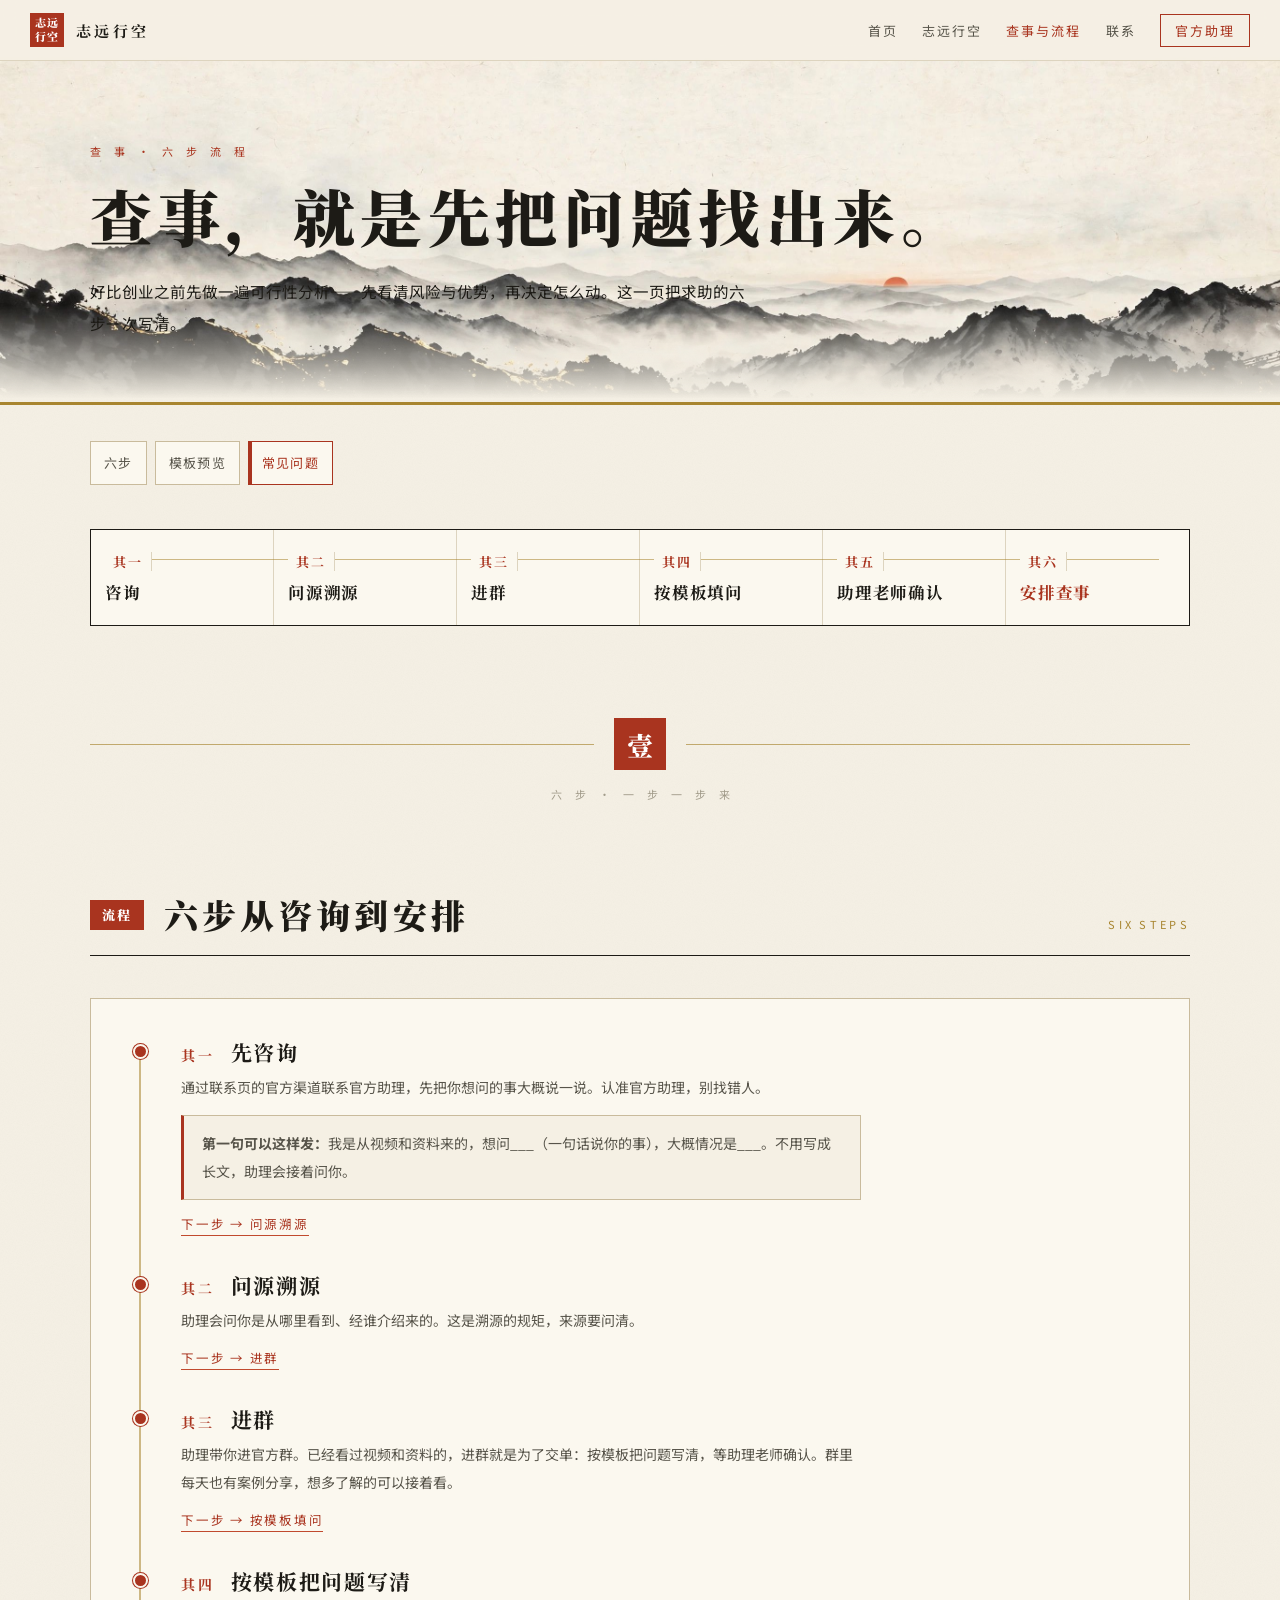
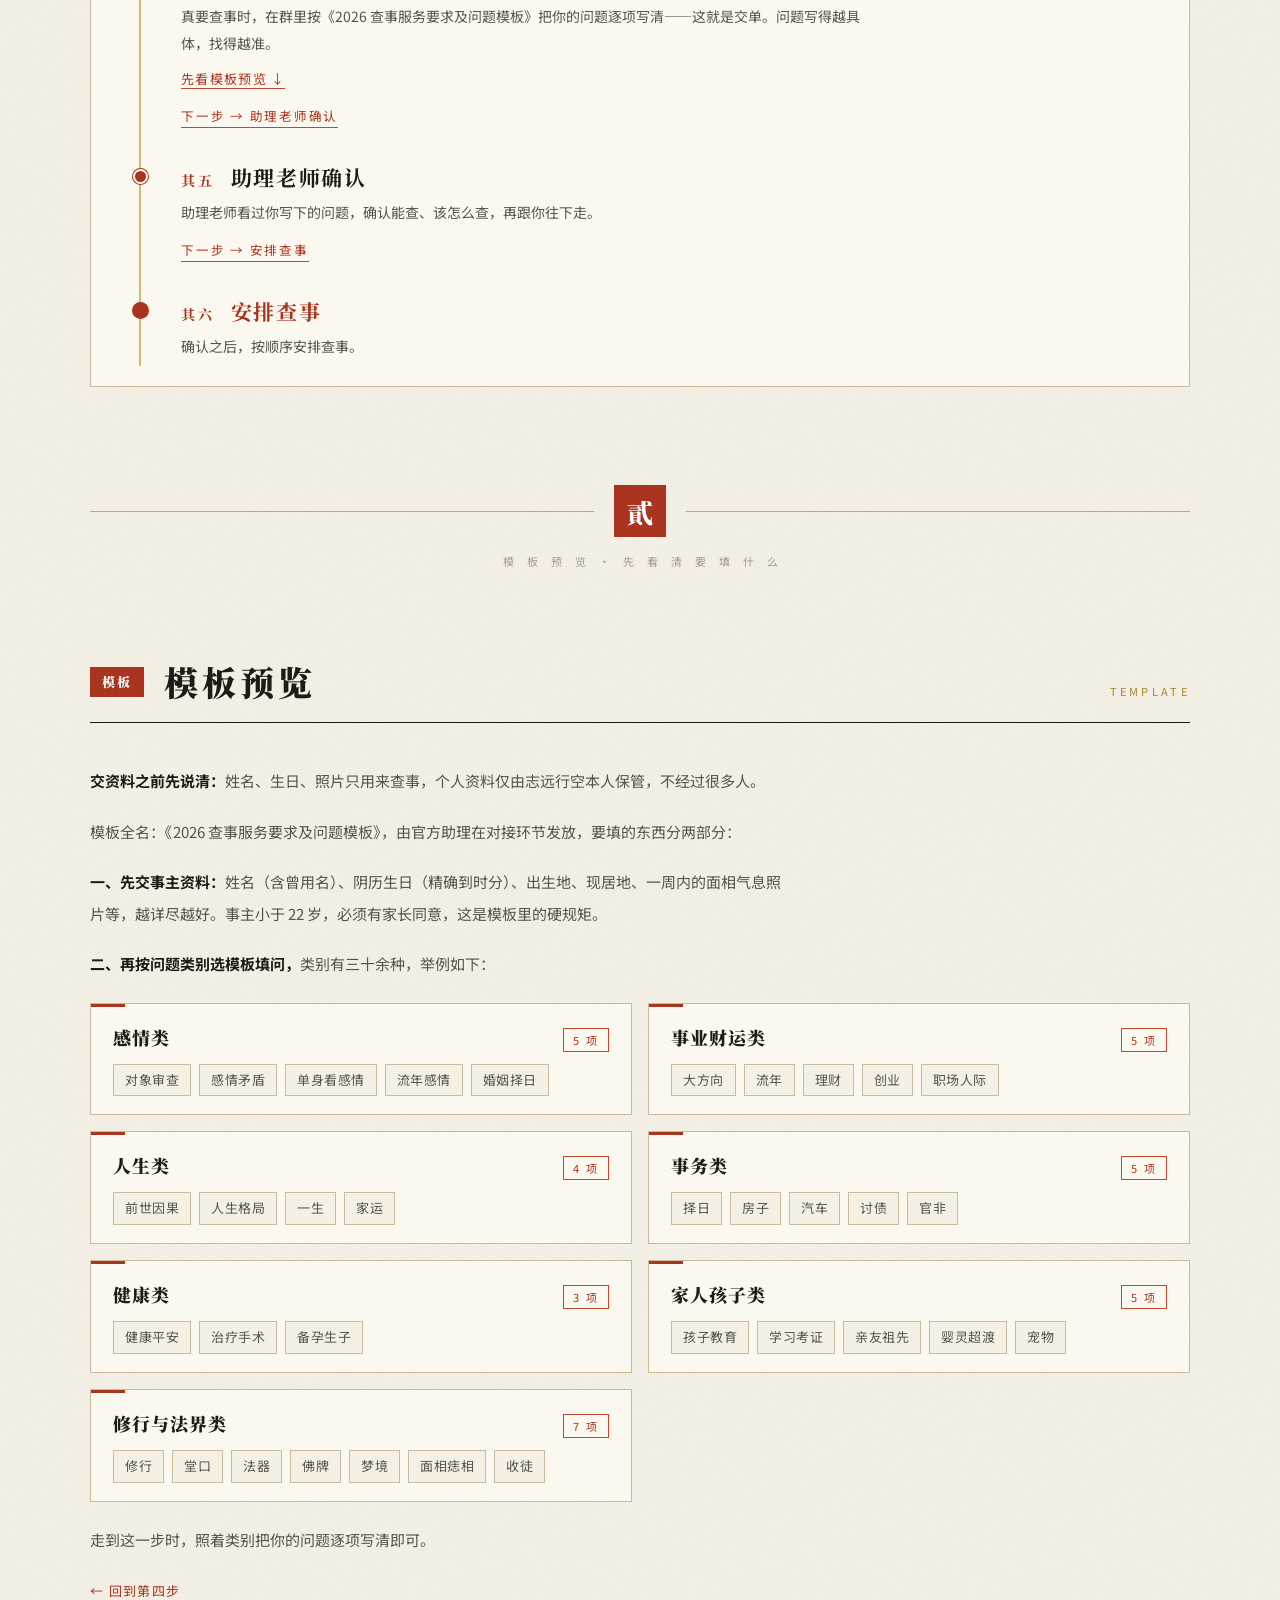
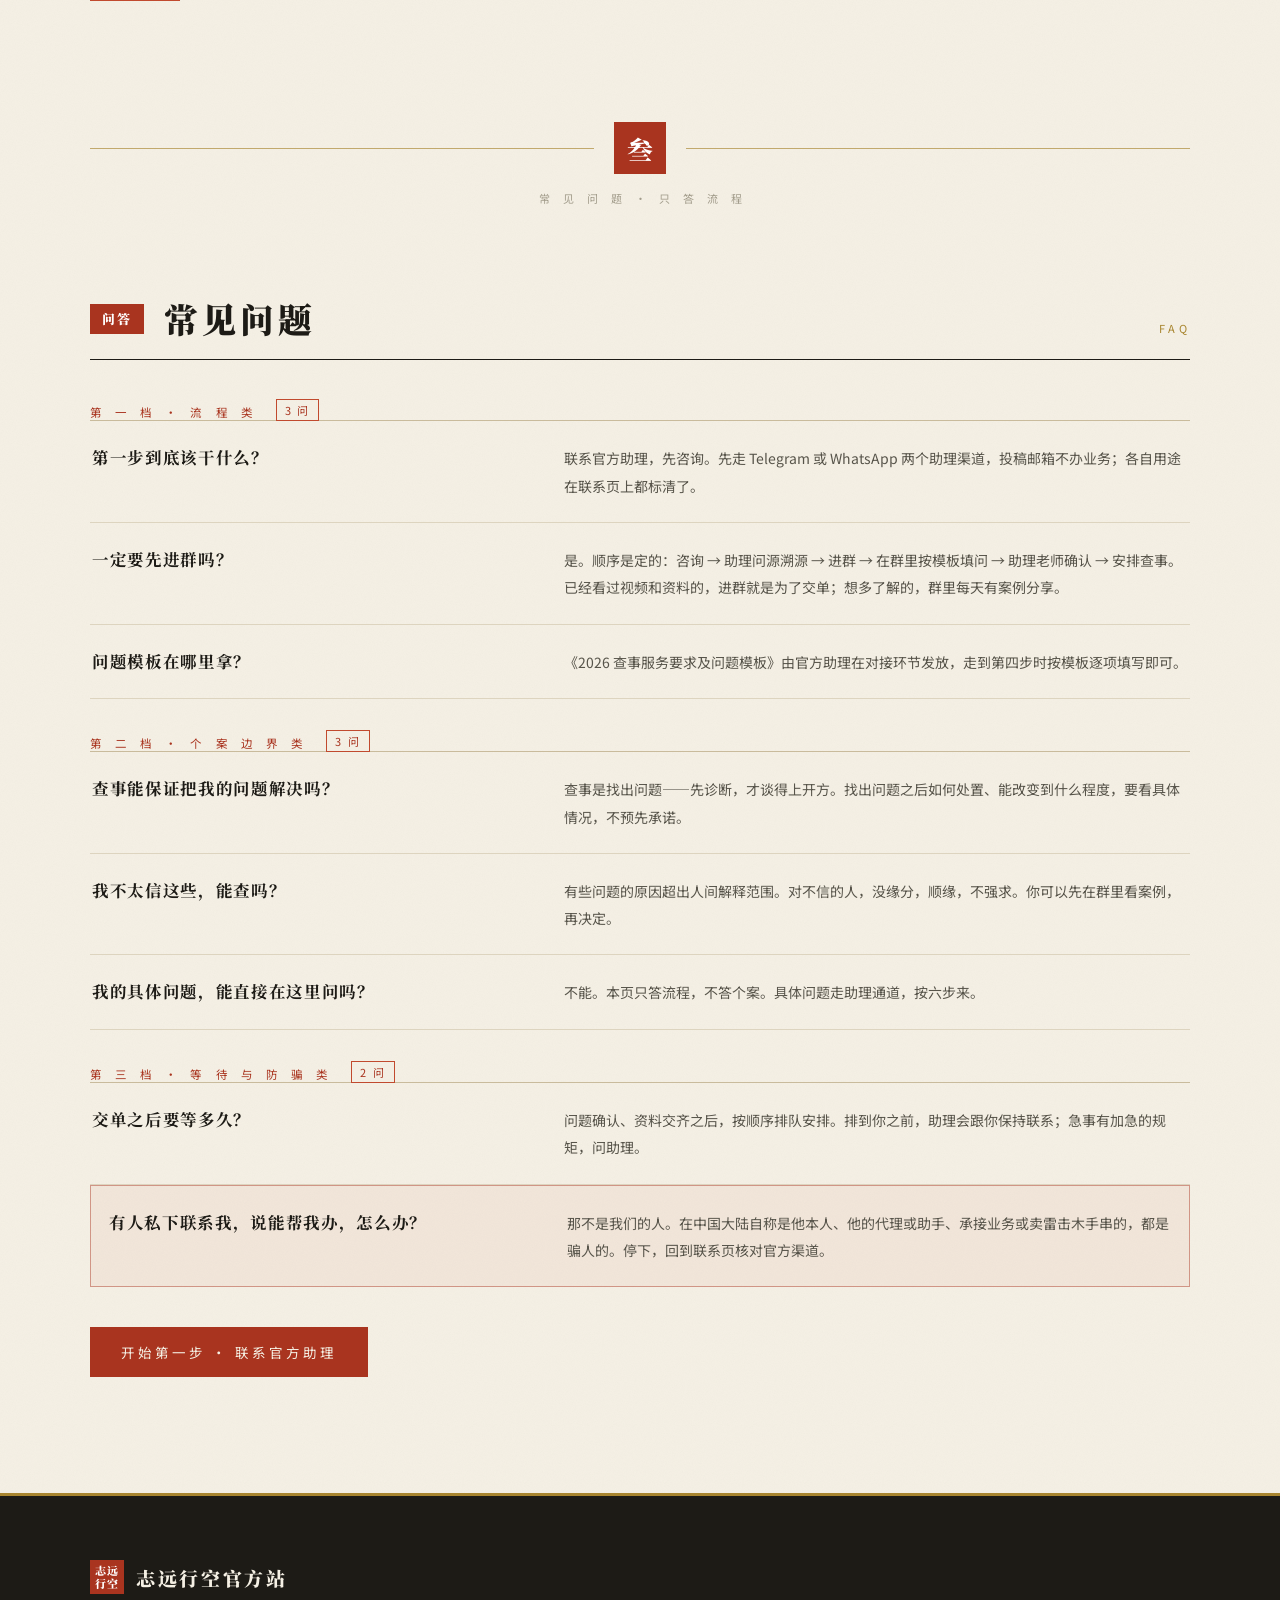
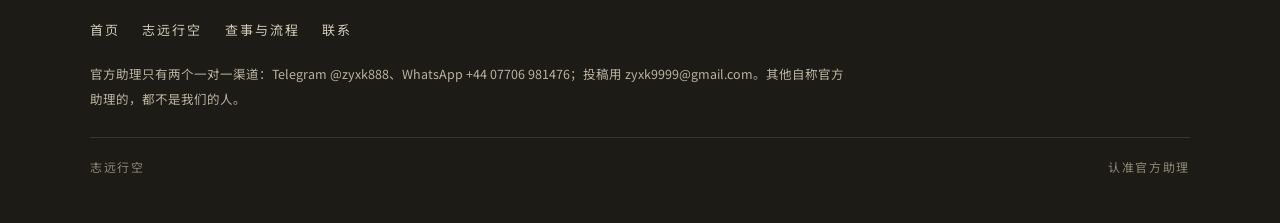
==== commit 479d7ee4: "进化轮次：文案整体完善第五轮（联系页标题对齐＋去传统业务残留标签＋晶光静心补半小时交代＋地图补静心＋去歧义）" ====
--- a/chashi.html
+++ b/chashi.html
@@ -56,7 +56,7 @@
       <a class="stepnext" href="#step2">下一步 → 问源溯源</a></div>
       <div class="step" id="step2"><span class="dot"></span><div class="st"><span class="num">其二</span><h3>问源溯源</h3></div><p>助理会问你是从哪里看到、经谁介绍来的。这是溯源的规矩，来源要问清。</p>
       <a class="stepnext" href="#step3">下一步 → 进群</a></div>
-      <div class="step" id="step3"><span class="dot"></span><div class="st"><span class="num">其三</span><h3>先进群</h3></div><p>助理带你进官方群。已经看过视频和资料的，进群就是为了交单：按模板把问题写清，等助理老师确认。群里每天也有案例分享，想多了解的可以接着看。</p>
+      <div class="step" id="step3"><span class="dot"></span><div class="st"><span class="num">其三</span><h3>进群</h3></div><p>助理带你进官方群。已经看过视频和资料的，进群就是为了交单：按模板把问题写清，等助理老师确认。群里每天也有案例分享，想多了解的可以接着看。</p>
       <a class="stepnext" href="#step4">下一步 → 按模板填问</a></div>
       <div class="step" id="step4"><span class="dot"></span><div class="st"><span class="num">其四</span><h3>按模板把问题写清</h3></div><p>真要查事时，在群里按《2026 查事服务要求及问题模板》把你的问题逐项写清——这就是交单。问题写得越具体，找得越准。</p>
       <p><a class="jumplink" href="#tplsec">先看模板预览 ↓</a></p>
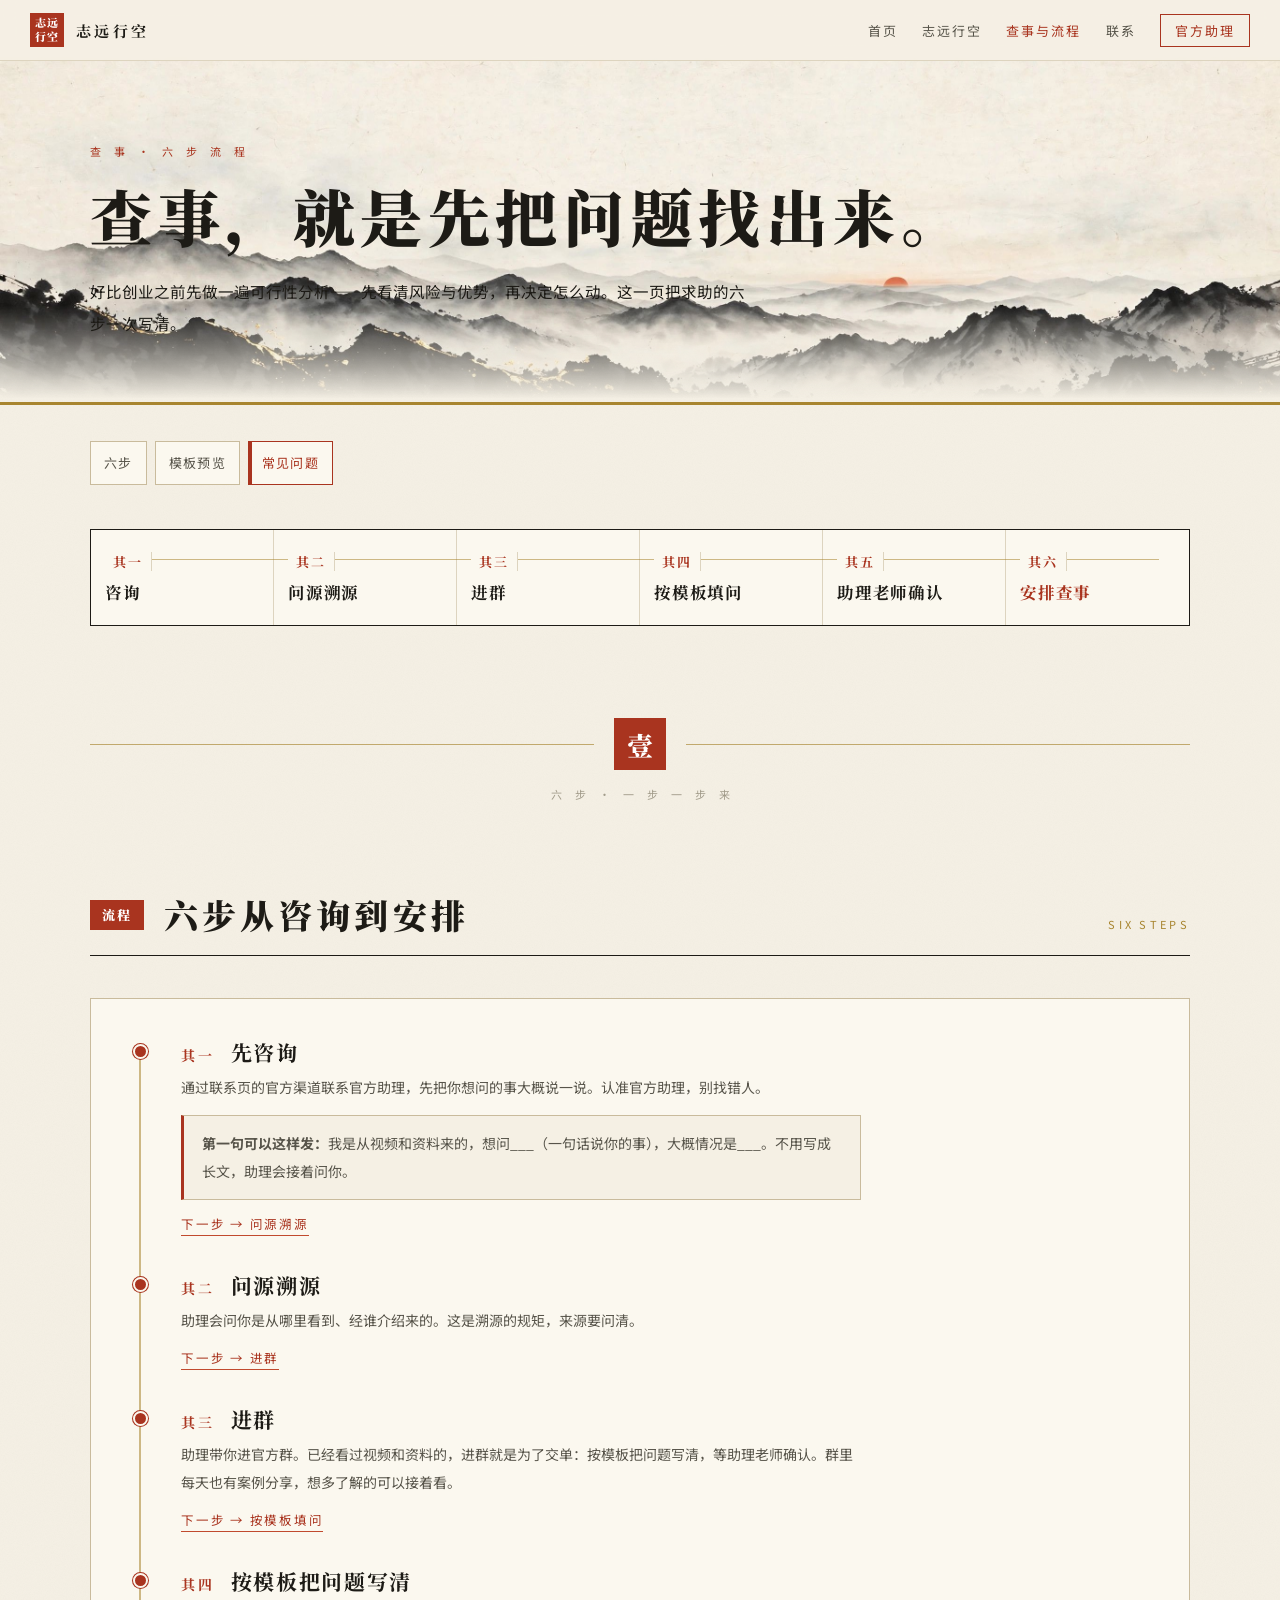
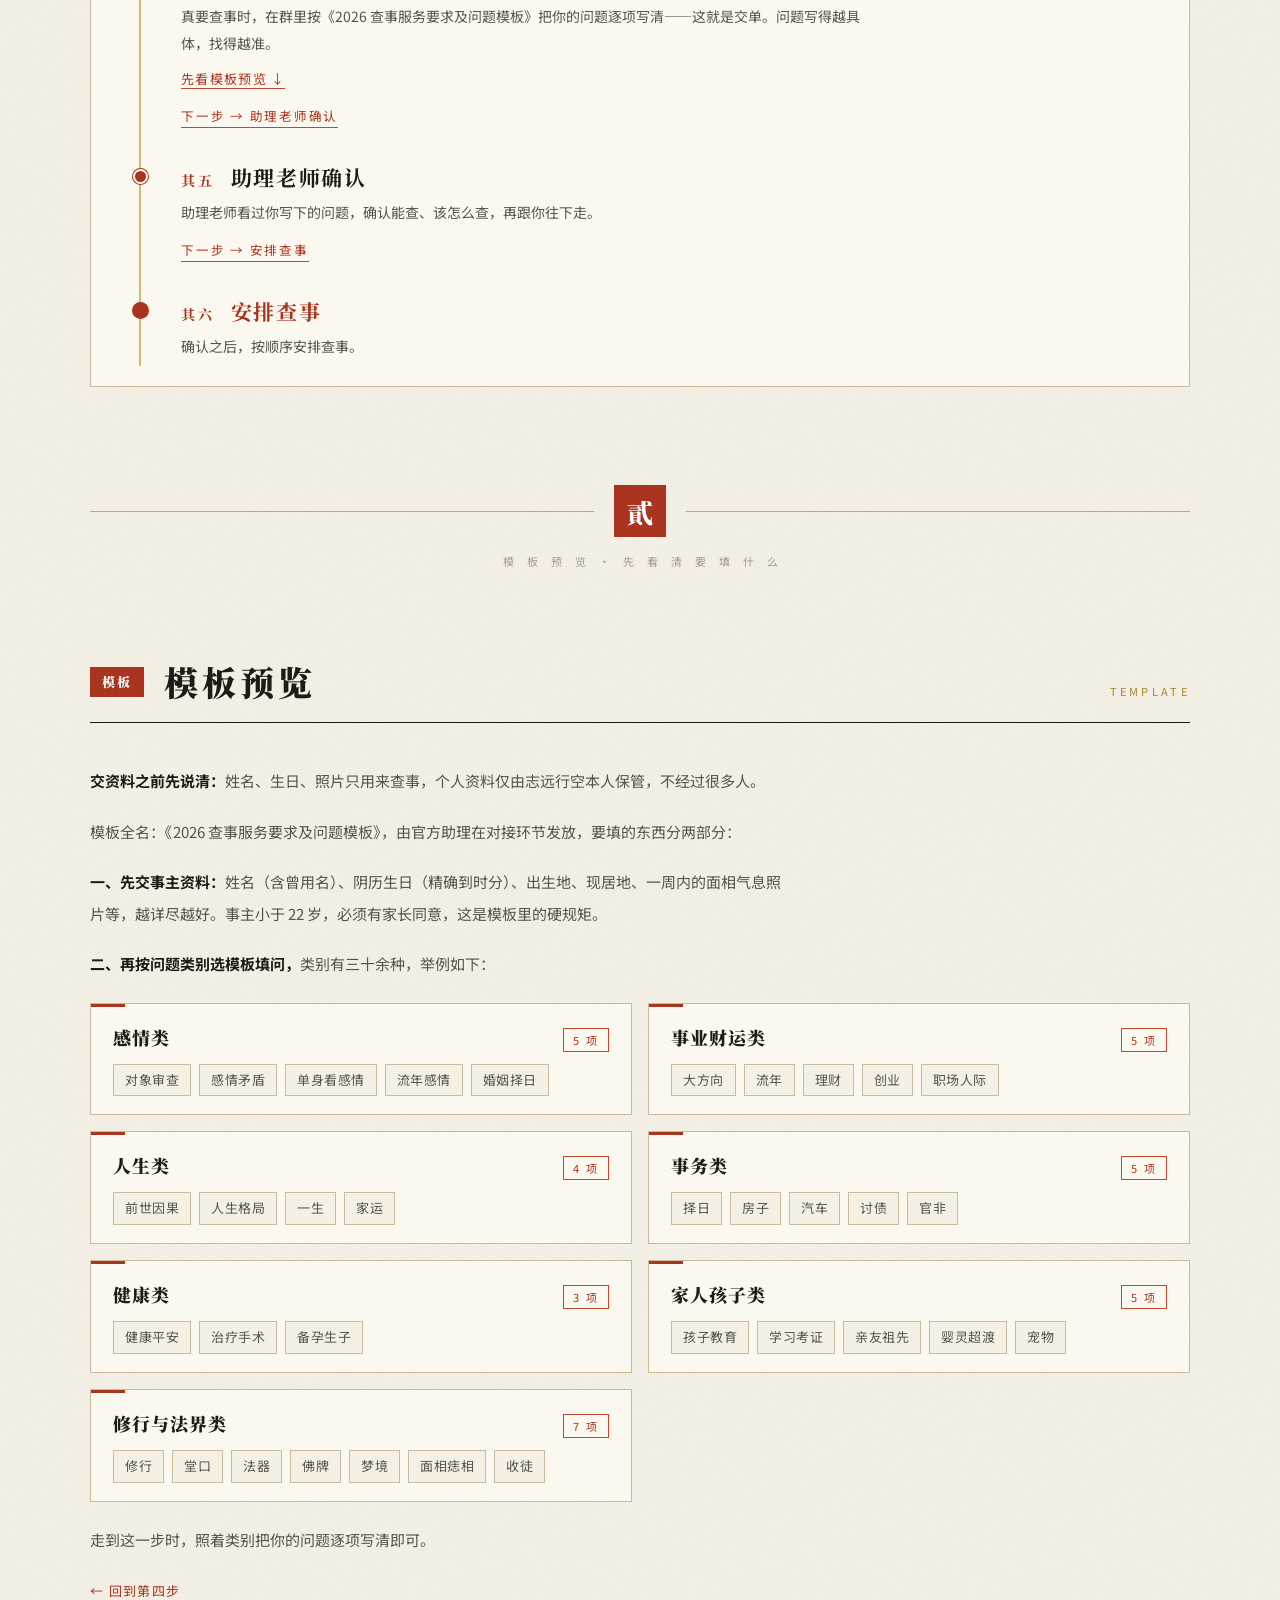
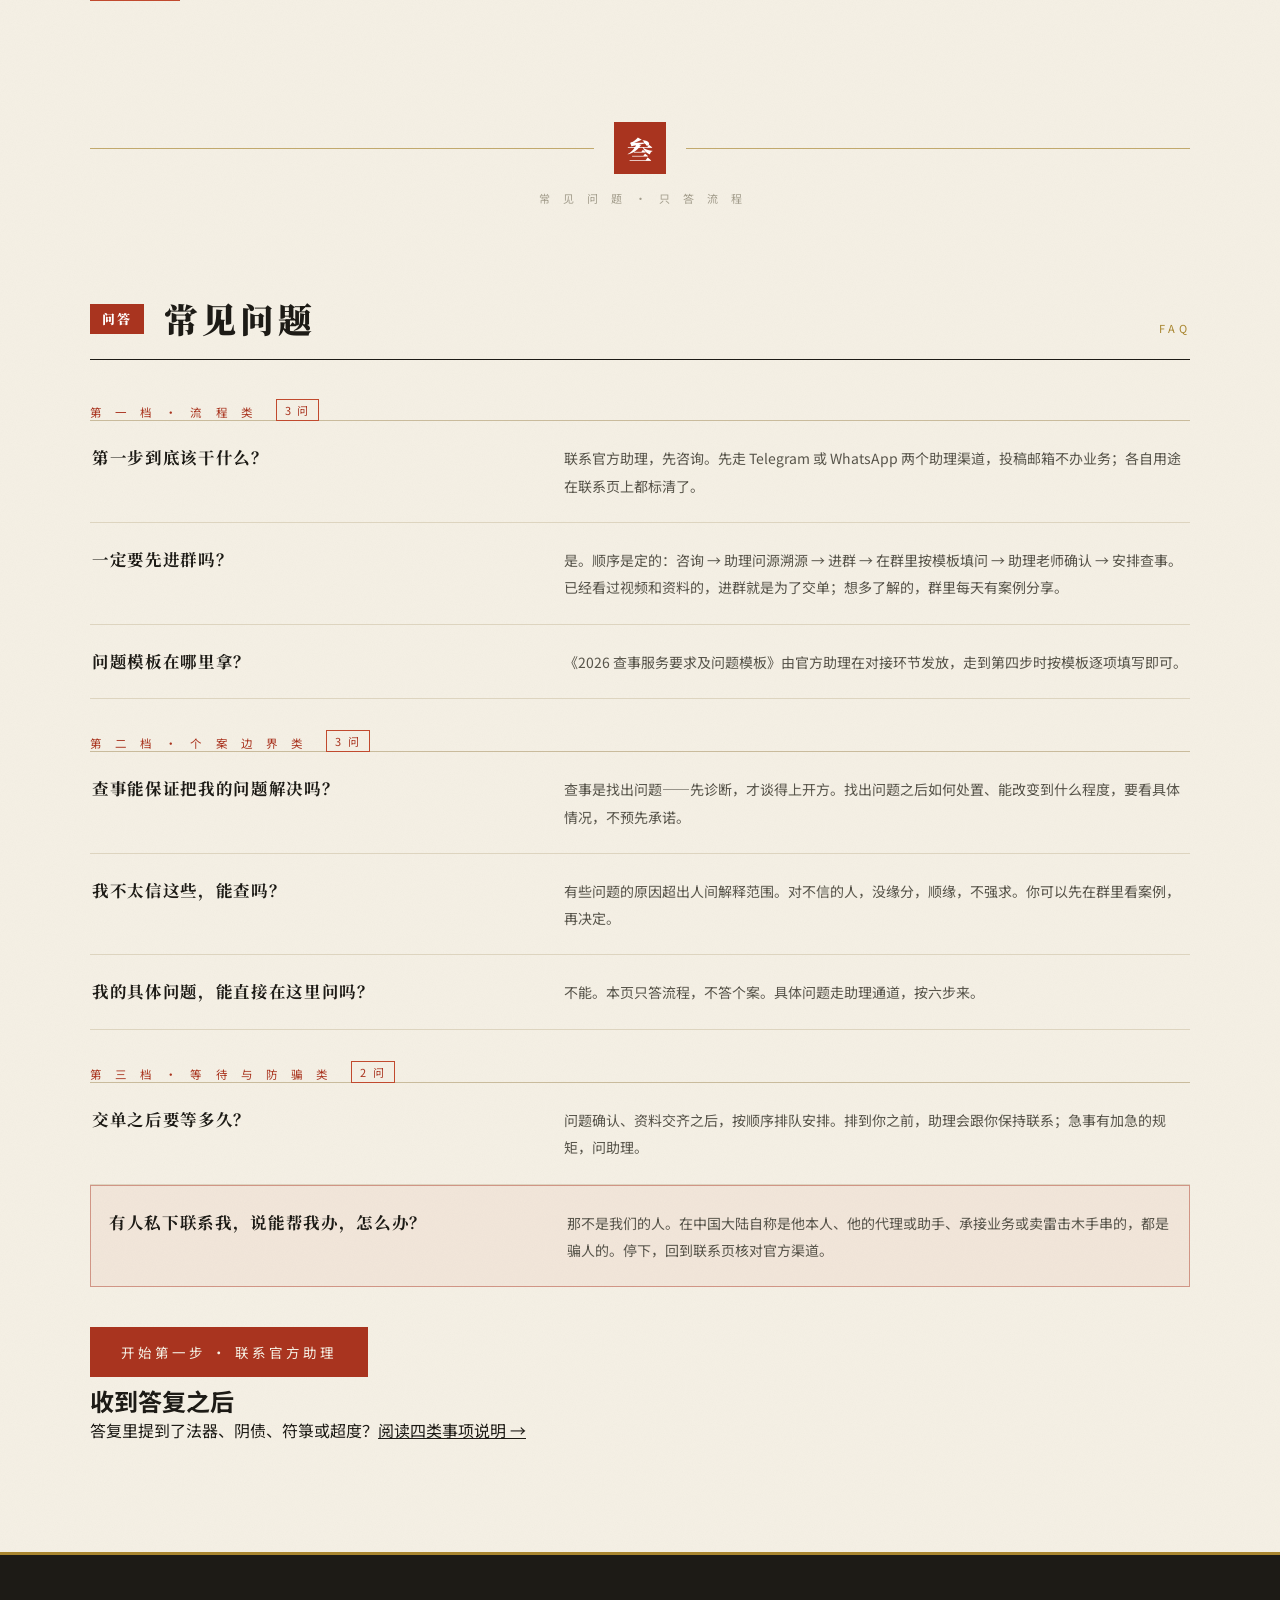
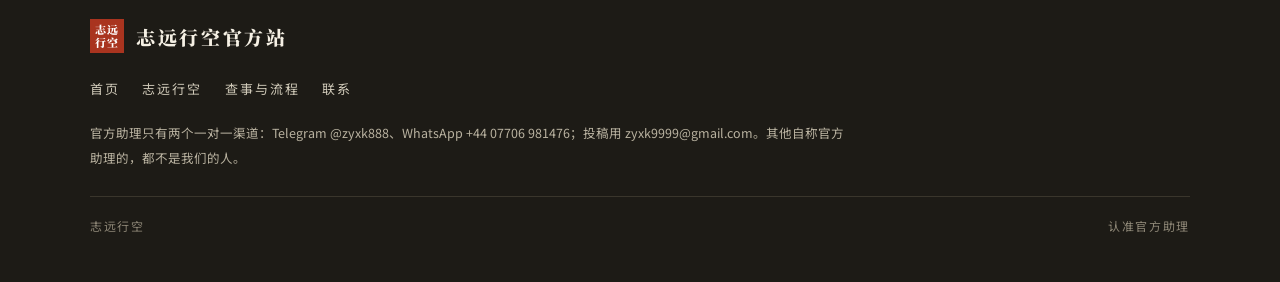
==== commit 522a7d40: "Link the client guide from the consultation page" ====
--- a/chashi.html
+++ b/chashi.html
@@ -121,6 +121,7 @@
   </section>
 
 </div>
+<section class="wrap" aria-label="查事后参考"><h2>收到答复之后</h2><p>答复里提到了法器、阴债、符箓或超度？<a href="aftercare.html">阅读四类事项说明 →</a></p></section>
 </main>
 
 <footer>
